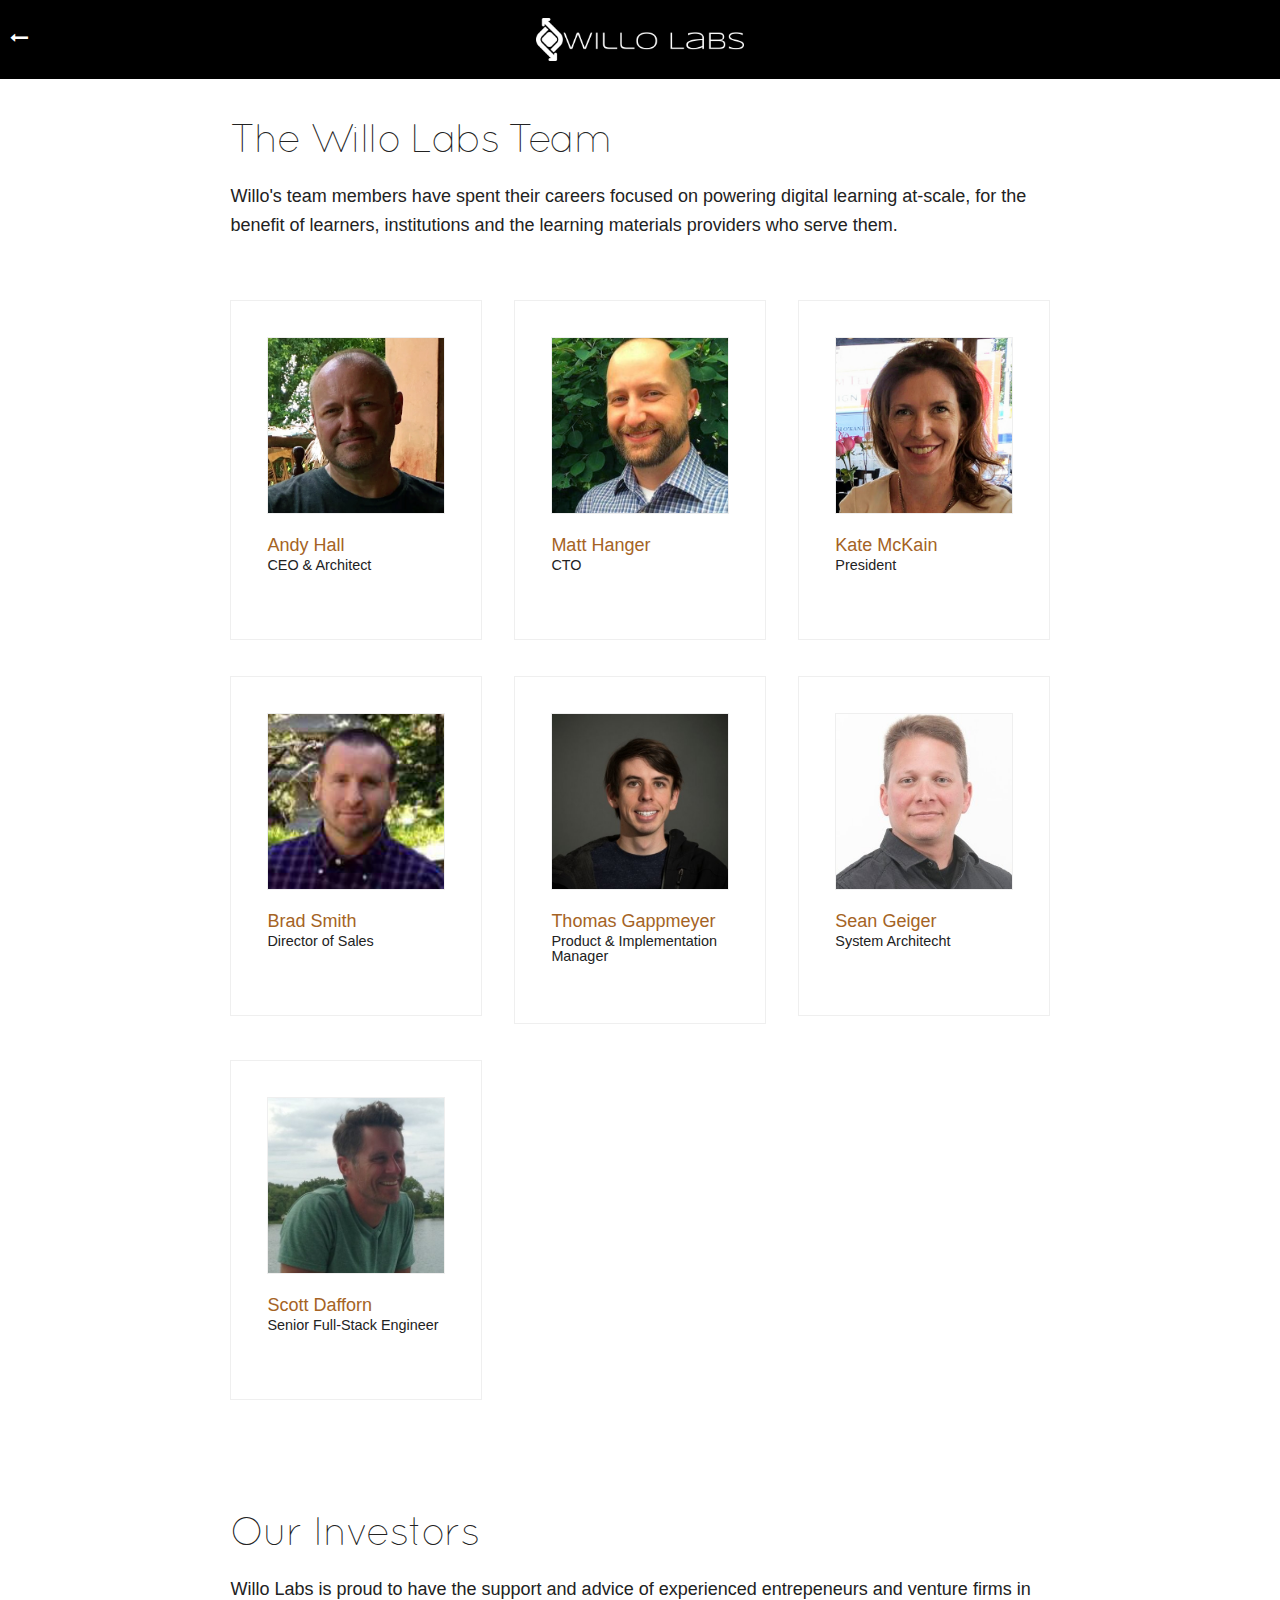
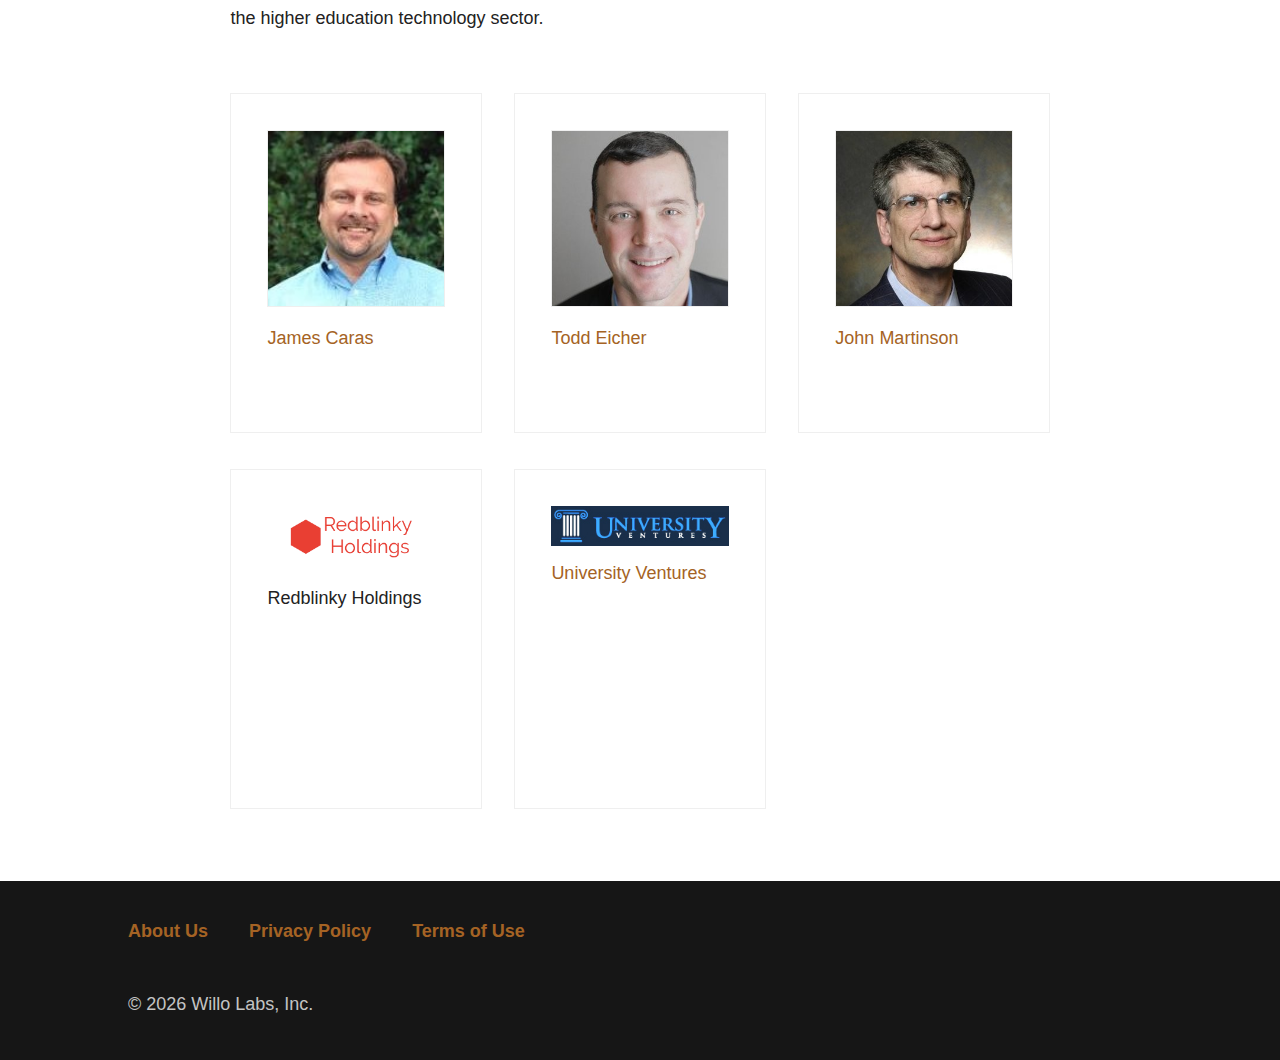
==== about.html @ bc832cc5 "Adding info card for Sean. Removing info card for Patrick." ====
<!DOCTYPE html>
<html>
    <head>
        <title>Willo Labs</title>
        <meta name="description" content="">
        <meta name="viewport" content="width=device-width, initial-scale=1">

        <link rel="stylesheet" href="assets/css/boilerplateNormalize.css">
        <link rel="stylesheet" href="assets/css/boilerplateMain.css">
        <link rel="stylesheet" href="assets/css/skeleton.css">
        <link rel="stylesheet" href="assets/font-awesome/css/font-awesome.min.css">
        <link rel="stylesheet" href="assets/css/willoLabsStyles.css">
        
        <link rel="apple-touch-icon" sizes="180x180" href="/apple-touch-icon.png">
        <link rel="icon" type="image/png" href="/favicon-32x32.png" sizes="32x32">
        <link rel="icon" type="image/png" href="/favicon-16x16.png" sizes="16x16">
        <link rel="manifest" href="/manifest.json">
        <link rel="mask-icon" href="/safari-pinned-tab.svg" color="#5bbad5">

        <meta name="theme-color" content="#ffffff">
    </head>
    <body id="secondaryPage">
        <div id="header" class="condensed row">
        	<div id="navBack"><a href="index.html"><i class="fa fa-long-arrow-left"></i> <span class="visuallyHidden">Back to home</span></a></div>
            <div class="twelve columns">
                <h1 id="brandLogo"><img src="assets/img/logos/willo_device_text_1200w_white.png" alt="" /> <span class="visuallyHidden">Willo Labs</span></h1>
            </div>
        </div>
        <div id="main">
            <div id="about" class="team section">
                <div class="row container">
                    <h1>The Willo Labs Team</h1>
                    <p>Willo's team members have spent their careers focused on powering digital learning at-scale, for the benefit of learners, institutions and the learning materials providers who serve them.</p>
                </div>
                <div class="row container">
                    <div class="four columns">
                        <div id="idCardHallAndy" class="idCard">
                            <div class="idImageSocialContainer">
                                <div class="idImage"></div>
                                <div class="idSocial">
                                    <a class="peekaboo" href="http://www.linkedin.com/in/andy-hall-4361a31" aria-hidden="true"><i class="fa fa-linkedin-square idIcon"></i></a>
                                </div>
                            </div>
                            <div class="idBio">
                                <p class="idCardName"><a href="http://www.linkedin.com/in/andy-hall-4361a31">Andy Hall</a></p><p class="idCardTitle">CEO &amp; Architect</p>
                            </div>
                        </div>
                    </div>
                    <div class="four columns">
                        <div id="idCardHangerMatt" class="idCard">
                            <div class="idImageSocialContainer">
                                <div class="idImage"></div>
                                <div class="idSocial">
                                    <a class="peekaboo" href="http://www.linkedin.com/in/mattmatthanger" aria-hidden="true"><i class="fa fa-linkedin-square idIcon"></i></a>
                                </div>
                            </div>
                            <div class="idBio">
                                    <p class="idCardName"><a href="http://www.linkedin.com/in/mattmatthanger"><span>Matt Hanger</span></a></p><p class="idCardTitle">CTO</p>
                            </div>
                        </div>
                    </div>
                    <div class="four columns">
                        <div id="idCardMcKainKate" class="idCard">
                            <div class="idImageSocialContainer">
                                <div class="idImage"></div>
                                <div class="idSocial">
                                    <a class="peekaboo" href="http://www.linkedin.com/in/kate-mckain-69450174" aria-hidden="true"><i class="fa fa-linkedin-square idIcon"></i></a>
                                </div>
                            </div>
                            <div class="idBio">
                                    <p class="idCardName"><a href="http://www.linkedin.com/in/kate-mckain-69450174"><span>Kate McKain</span></a></p><p class="idCardTitle"><span>President</span></p>
                            </div>
                        </div>
                    </div>
                </div>
                <div class="row container">
                    <div class="four columns">
                        <div id="idCardSmithBrad" class="idCard">
                            <div class="idImageSocialContainer">
                                <div class="idImage"></div>
                                <div class="idSocial">
                                    <a class="peekaboo" href="http://www.linkedin.com/in/brad-smith-3a323879/" aria-hidden="true"><i class="fa fa-linkedin-square idIcon"></i></a>
                                </div>
                            </div>
                            <div class="idBio">
                                <p class="idCardName"><a href="http://www.linkedin.com/in/brad-smith-3a323879/">Brad Smith</a></p><p class="idCardTitle">Director of Sales</p>
                            </div>
                        </div>
                    </div>
                    <div class="four columns">
                        <div id="idCardGappmeyerThomas" class="idCard">
                            <div class="idImageSocialContainer">
                                <div class="idImage"></div>
                                <div class="idSocial">
                                    <a class="peekaboo" href="http://www.linkedin.com/in/thomas-gappmayer-778b3131/" aria-hidden="true"><i class="fa fa-linkedin-square idIcon"></i></a>
                                </div>
                            </div>
                            <div class="idBio">
                                <p class="idCardName"><a href="http://www.linkedin.com/in/thomas-gappmayer-778b3131/">Thomas Gappmeyer</a></p><p class="idCardTitle">Product & Implementation Manager</p>
                            </div>
                        </div>
                    </div>
                    <div class="four columns">
                        <div id="idCardGeigerSean" class="idCard">
                            <div class="idImageSocialContainer">
                                <div class="idImage"></div>
                                <div class="idSocial">
                                    <a class="peekaboo" href="https://www.linkedin.com/in/sean-geiger-5422771/" aria-hidden="true"><i class="fa fa-linkedin-square idIcon"></i></a>
                                </div>
                            </div>
                            <div class="idBio">
                                <p class="idCardName"><a href="https://www.linkedin.com/in/sean-geiger-5422771/">Sean Geiger</a></p><p class="idCardTitle">System Architecht</p>
                            </div>
                        </div>
                    </div>
                </div>
                <div class="row container">
                    <div class="four columns">
                        <div id="idCardDaffornScott" class="idCard">
                            <div class="idImageSocialContainer">
                                <div class="idImage"></div>
                                <div class="idSocial">
                                    <a class="peekaboo" href="http://www.linkedin.com/in/scottdafforn/" aria-hidden="true"><i class="fa fa-linkedin-square idIcon"></i></a>
                                </div>
                            </div>
                            <div class="idBio">
                                <p class="idCardName"><a href="http://www.linkedin.com/in/scottdafforn/">Scott Dafforn</a></p><p class="idCardTitle">Senior Full-Stack Engineer</p>
                            </div>
                        </div>
                    </div>
                </div>
            </div>
            <div id="aboutInvestors" class="investors section">
                <div class="row container">
                    <h1>Our Investors</h1>
                    <p>Willo Labs is proud to have the support and advice of experienced entrepeneurs and venture firms in the higher education technology sector.</p>
                </div>
                <div class="row container">
                    <div class="four columns">
                        <div id="idCardCarasJames" class="idCard">
                            <div class="idImageSocialContainer">
                                <div class="idImage"></div>
                                <div class="idSocial">
                                    <a class="peekaboo" href="http://www.linkedin.com/in/jamescaras" aria-hidden="true"><i class="fa fa-linkedin-square idIcon"></i></a>
                                </div>
                            </div>
                            <div class="idBio">
                                <p class="idCardName"><a href="http://www.linkedin.com/in/jamescaras">James Caras</a></p>
                            </div>
                        </div>
                    </div>
                    <div class="four columns">
                        <div id="idCardEicherTodd" class="idCard">
                            <div class="idImageSocialContainer">
                                <div class="idImage"></div>
                                <div class="idSocial">
                                    <a class="peekaboo" href="http://www.linkedin.com/in/todd-eicher-9191148" aria-hidden="true"><i class="fa fa-linkedin-square idIcon"></i></a>
                                </div>
                            </div>
                            <div class="idBio">
                                <p class="idCardName"><a href="http://www.linkedin.com/in/todd-eicher-9191148">Todd Eicher</a></p>
                            </div>
                        </div>
                    </div>
                    <div class="four columns">
                        <div id="idCardMartinsonJames" class="idCard">
                            <div class="idImageSocialContainer">
                                <div class="idImage"></div>
                                <div class="idSocial">
                                    <a class="peekaboo" href="https://www.linkedin.com/in/john-martinson-19719916/" aria-hidden="true"><i class="fa fa-linkedin-square idIcon"></i></a>
                                </div>
                            </div>
                            <div class="idBio">
                                <p class="idCardName"><a href="https://www.linkedin.com/in/john-martinson-19719916/">John Martinson</a></p>
                            </div>
                        </div>
                    </div>
                </div>
                <div class="row container">
                    <div class="four columns">
                        <div id="idCardRedblinky" class="idCard">
                            <img src="assets/img/investors/redblinky_holdings_logo.png" alt="Redblinky Holdings Logo" aria-hidden="true" />
                            <div class="idBio">
                                <p class="idCardName">Redblinky Holdings</p>
                            </div>
                        </div>
                    </div>
                    <div class="four columns">
                        <div id="idCardUniversityVentures" class="idCard">
                            <a href="http://universityventures.com"><img src="assets/img/investors/university_ventures_logo.jpg" alt="University Ventures Logo" aria-hidden="true" /></a>
                            <div class="idBio">
                                <p class="idCardName"><a href="http://universityventures.com">University Ventures</a></p>
                            </div>
                        </div>
                    </div>
                </div>
            </div>
        </div>

        <footer>
            <div class="row">
                <div id="footerLinks" class="twelve columns">
                    <ul>
                        <li><a href="about.html">About Us</a></li>
                        <li><a href="privacy.html">Privacy Policy</a></li>
                        <li><a href="terms_of_use.html">Terms of Use</a></li>
                    </ul>
                </div>
            </div>
            <p id="footer-links"></p>
            <div id="copyright">
                <p>&copy; <span class="js-copyright"></span><span class="visuallyHidden"> Copyright </span> Willo Labs, Inc.</p>
            </div>
        </footer>

        <script src="https://code.jquery.com/jquery-1.12.0.min.js"></script>
        <script type="text/javascript" src="assets/js/main.js"></script>
    </body>
    <script>
  (function(i,s,o,g,r,a,m){i['GoogleAnalyticsObject']=r;i[r]=i[r]||function(){
  (i[r].q=i[r].q||[]).push(arguments)},i[r].l=1*new Date();a=s.createElement(o),
  m=s.getElementsByTagName(o)[0];a.async=1;a.src=g;m.parentNode.insertBefore(a,m)
  })(window,document,'script','https://www.google-analytics.com/analytics.js','ga');

  ga('create', 'UA-73718329-1', 'auto');
  ga('send', 'pageview');

</script>
</html>
---- assets/css/boilerplateNormalize.css ----
/*! normalize.css v3.0.3 | MIT License | github.com/necolas/normalize.css */

/**
 * 1. Set default font family to sans-serif.
 * 2. Prevent iOS and IE text size adjust after device orientation change,
 *    without disabling user zoom.
 */

html {
  font-family: sans-serif; /* 1 */
  -ms-text-size-adjust: 100%; /* 2 */
  -webkit-text-size-adjust: 100%; /* 2 */
}

/**
 * Remove default margin.
 */

body {
  margin: 0;
}

/* HTML5 display definitions
   ========================================================================== */

/**
 * Correct `block` display not defined for any HTML5 element in IE 8/9.
 * Correct `block` display not defined for `details` or `summary` in IE 10/11
 * and Firefox.
 * Correct `block` display not defined for `main` in IE 11.
 */

article,
aside,
details,
figcaption,
figure,
footer,
header,
hgroup,
main,
menu,
nav,
section,
summary {
  display: block;
}

/**
 * 1. Correct `inline-block` display not defined in IE 8/9.
 * 2. Normalize vertical alignment of `progress` in Chrome, Firefox, and Opera.
 */

audio,
canvas,
progress,
video {
  display: inline-block; /* 1 */
  vertical-align: baseline; /* 2 */
}

/**
 * Prevent modern browsers from displaying `audio` without controls.
 * Remove excess height in iOS 5 devices.
 */

audio:not([controls]) {
  display: none;
  height: 0;
}

/**
 * Address `[hidden]` styling not present in IE 8/9/10.
 * Hide the `template` element in IE 8/9/10/11, Safari, and Firefox < 22.
 */

[hidden],
template {
  display: none;
}

/* Links
   ========================================================================== */

/**
 * Remove the gray background color from active links in IE 10.
 */

a {
  background-color: transparent;
}

/**
 * Improve readability of focused elements when they are also in an
 * active/hover state.
 */

a:active,
a:hover {
  outline: 0;
}

/* Text-level semantics
   ========================================================================== */

/**
 * Address styling not present in IE 8/9/10/11, Safari, and Chrome.
 */

abbr[title] {
  border-bottom: 1px dotted;
}

/**
 * Address style set to `bolder` in Firefox 4+, Safari, and Chrome.
 */

b,
strong {
  font-weight: bold;
}

/**
 * Address styling not present in Safari and Chrome.
 */

dfn {
  font-style: italic;
}

/**
 * Address variable `h1` font-size and margin within `section` and `article`
 * contexts in Firefox 4+, Safari, and Chrome.
 */

h1 {
  font-size: 2em;
  margin: 0.67em 0;
}

/**
 * Address styling not present in IE 8/9.
 */

mark {
  background: #ff0;
  color: #000;
}

/**
 * Address inconsistent and variable font size in all browsers.
 */

small {
  font-size: 80%;
}

/**
 * Prevent `sub` and `sup` affecting `line-height` in all browsers.
 */

sub,
sup {
  font-size: 75%;
  line-height: 0;
  position: relative;
  vertical-align: baseline;
}

sup {
  top: -0.5em;
}

sub {
  bottom: -0.25em;
}

/* Embedded content
   ========================================================================== */

/**
 * Remove border when inside `a` element in IE 8/9/10.
 */

img {
  border: 0;
}

/**
 * Correct overflow not hidden in IE 9/10/11.
 */

svg:not(:root) {
  overflow: hidden;
}

/* Grouping content
   ========================================================================== */

/**
 * Address margin not present in IE 8/9 and Safari.
 */

figure {
  margin: 1em 40px;
}

/**
 * Address differences between Firefox and other browsers.
 */

hr {
  box-sizing: content-box;
  height: 0;
}

/**
 * Contain overflow in all browsers.
 */

pre {
  overflow: auto;
}

/**
 * Address odd `em`-unit font size rendering in all browsers.
 */

code,
kbd,
pre,
samp {
  font-family: monospace, monospace;
  font-size: 1em;
}

/* Forms
   ========================================================================== */

/**
 * Known limitation: by default, Chrome and Safari on OS X allow very limited
 * styling of `select`, unless a `border` property is set.
 */

/**
 * 1. Correct color not being inherited.
 *    Known issue: affects color of disabled elements.
 * 2. Correct font properties not being inherited.
 * 3. Address margins set differently in Firefox 4+, Safari, and Chrome.
 */

button,
input,
optgroup,
select,
textarea {
  color: inherit; /* 1 */
  font: inherit; /* 2 */
  margin: 0; /* 3 */
}

/**
 * Address `overflow` set to `hidden` in IE 8/9/10/11.
 */

button {
  overflow: visible;
}

/**
 * Address inconsistent `text-transform` inheritance for `button` and `select`.
 * All other form control elements do not inherit `text-transform` values.
 * Correct `button` style inheritance in Firefox, IE 8/9/10/11, and Opera.
 * Correct `select` style inheritance in Firefox.
 */

button,
select {
  text-transform: none;
}

/**
 * 1. Avoid the WebKit bug in Android 4.0.* where (2) destroys native `audio`
 *    and `video` controls.
 * 2. Correct inability to style clickable `input` types in iOS.
 * 3. Improve usability and consistency of cursor style between image-type
 *    `input` and others.
 */

button,
html input[type="button"], /* 1 */
input[type="reset"],
input[type="submit"] {
  -webkit-appearance: button; /* 2 */
  cursor: pointer; /* 3 */
}

/**
 * Re-set default cursor for disabled elements.
 */

button[disabled],
html input[disabled] {
  cursor: default;
}

/**
 * Remove inner padding and border in Firefox 4+.
 */

button::-moz-focus-inner,
input::-moz-focus-inner {
  border: 0;
  padding: 0;
}

/**
 * Address Firefox 4+ setting `line-height` on `input` using `!important` in
 * the UA stylesheet.
 */

input {
  line-height: normal;
}

/**
 * It's recommended that you don't attempt to style these elements.
 * Firefox's implementation doesn't respect box-sizing, padding, or width.
 *
 * 1. Address box sizing set to `content-box` in IE 8/9/10.
 * 2. Remove excess padding in IE 8/9/10.
 */

input[type="checkbox"],
input[type="radio"] {
  box-sizing: border-box; /* 1 */
  padding: 0; /* 2 */
}

/**
 * Fix the cursor style for Chrome's increment/decrement buttons. For certain
 * `font-size` values of the `input`, it causes the cursor style of the
 * decrement button to change from `default` to `text`.
 */

input[type="number"]::-webkit-inner-spin-button,
input[type="number"]::-webkit-outer-spin-button {
  height: auto;
}

/**
 * 1. Address `appearance` set to `searchfield` in Safari and Chrome.
 * 2. Address `box-sizing` set to `border-box` in Safari and Chrome.
 */

input[type="search"] {
  -webkit-appearance: textfield; /* 1 */
  box-sizing: content-box; /* 2 */
}

/**
 * Remove inner padding and search cancel button in Safari and Chrome on OS X.
 * Safari (but not Chrome) clips the cancel button when the search input has
 * padding (and `textfield` appearance).
 */

input[type="search"]::-webkit-search-cancel-button,
input[type="search"]::-webkit-search-decoration {
  -webkit-appearance: none;
}

/**
 * Define consistent border, margin, and padding.
 */

fieldset {
  border: 1px solid #c0c0c0;
  margin: 0 2px;
  padding: 0.35em 0.625em 0.75em;
}

/**
 * 1. Correct `color` not being inherited in IE 8/9/10/11.
 * 2. Remove padding so people aren't caught out if they zero out fieldsets.
 */

legend {
  border: 0; /* 1 */
  padding: 0; /* 2 */
}

/**
 * Remove default vertical scrollbar in IE 8/9/10/11.
 */

textarea {
  overflow: auto;
}

/**
 * Don't inherit the `font-weight` (applied by a rule above).
 * NOTE: the default cannot safely be changed in Chrome and Safari on OS X.
 */

optgroup {
  font-weight: bold;
}

/* Tables
   ========================================================================== */

/**
 * Remove most spacing between table cells.
 */

table {
  border-collapse: collapse;
  border-spacing: 0;
}

td,
th {
  padding: 0;
}
---- assets/css/boilerplateMain.css ----
/*! HTML5 Boilerplate v5.3.0 | MIT License | https://html5boilerplate.com/ */

/*
 * What follows is the result of much research on cross-browser styling.
 * Credit left inline and big thanks to Nicolas Gallagher, Jonathan Neal,
 * Kroc Camen, and the H5BP dev community and team.
 */

/* ==========================================================================
   Base styles: opinionated defaults
   ========================================================================== */

html {
    color: #222;
    font-size: 1em;
    line-height: 1.4;
}

/*
 * Remove text-shadow in selection highlight:
 * https://twitter.com/miketaylr/status/12228805301
 *
 * These selection rule sets have to be separate.
 * Customize the background color to match your design.
 */

::-moz-selection {
    background: #b3d4fc;
    text-shadow: none;
}

::selection {
    background: #b3d4fc;
    text-shadow: none;
}

/*
 * A better looking default horizontal rule
 */

hr {
    display: block;
    height: 1px;
    border: 0;
    border-top: 1px solid #ccc;
    margin: 1em 0;
    padding: 0;
}

/*
 * Remove the gap between audio, canvas, iframes,
 * images, videos and the bottom of their containers:
 * https://github.com/h5bp/html5-boilerplate/issues/440
 */

audio,
canvas,
iframe,
img,
svg,
video {
    vertical-align: middle;
}

/*
 * Remove default fieldset styles.
 */

fieldset {
    border: 0;
    margin: 0;
    padding: 0;
}

/*
 * Allow only vertical resizing of textareas.
 */

textarea {
    resize: vertical;
}

/* ==========================================================================
   Browser Upgrade Prompt
   ========================================================================== */

.browserupgrade {
    margin: 0.2em 0;
    background: #ccc;
    color: #000;
    padding: 0.2em 0;
}

/* ==========================================================================
   Author's custom styles
   ========================================================================== */

















/* ==========================================================================
   Helper classes
   ========================================================================== */

/*
 * Hide visually and from screen readers
 */

.hidden {
    display: none !important;
}

/*
 * Hide only visually, but have it available for screen readers:
 * http://snook.ca/archives/html_and_css/hiding-content-for-accessibility
 */

.visuallyhidden {
    border: 0;
    clip: rect(0 0 0 0);
    height: 1px;
    margin: -1px;
    overflow: hidden;
    padding: 0;
    position: absolute;
    width: 1px;
}

/*
 * Extends the .visuallyhidden class to allow the element
 * to be focusable when navigated to via the keyboard:
 * https://www.drupal.org/node/897638
 */

.visuallyhidden.focusable:active,
.visuallyhidden.focusable:focus {
    clip: auto;
    height: auto;
    margin: 0;
    overflow: visible;
    position: static;
    width: auto;
}

/*
 * Hide visually and from screen readers, but maintain layout
 */

.invisible {
    visibility: hidden;
}

/*
 * Clearfix: contain floats
 *
 * For modern browsers
 * 1. The space content is one way to avoid an Opera bug when the
 *    `contenteditable` attribute is included anywhere else in the document.
 *    Otherwise it causes space to appear at the top and bottom of elements
 *    that receive the `clearfix` class.
 * 2. The use of `table` rather than `block` is only necessary if using
 *    `:before` to contain the top-margins of child elements.
 */

.clearfix:before,
.clearfix:after {
    content: " "; /* 1 */
    display: table; /* 2 */
}

.clearfix:after {
    clear: both;
}

/* ==========================================================================
   EXAMPLE Media Queries for Responsive Design.
   These examples override the primary ('mobile first') styles.
   Modify as content requires.
   ========================================================================== */

@media only screen and (min-width: 35em) {
    /* Style adjustments for viewports that meet the condition */
}

@media print,
       (-webkit-min-device-pixel-ratio: 1.25),
       (min-resolution: 1.25dppx),
       (min-resolution: 120dpi) {
    /* Style adjustments for high resolution devices */
}

/* ==========================================================================
   Print styles.
   Inlined to avoid the additional HTTP request:
   http://www.phpied.com/delay-loading-your-print-css/
   ========================================================================== */

@media print {
    *,
    *:before,
    *:after,
    *:first-letter,
    *:first-line {
        background: transparent !important;
        color: #000 !important; /* Black prints faster:
                                   http://www.sanbeiji.com/archives/953 */
        box-shadow: none !important;
        text-shadow: none !important;
    }

    a,
    a:visited {
        text-decoration: underline;
    }

    a[href]:after {
        content: " (" attr(href) ")";
    }

    abbr[title]:after {
        content: " (" attr(title) ")";
    }

    /*
     * Don't show links that are fragment identifiers,
     * or use the `javascript:` pseudo protocol
     */

    a[href^="#"]:after,
    a[href^="javascript:"]:after {
        content: "";
    }

    pre,
    blockquote {
        border: 1px solid #999;
        page-break-inside: avoid;
    }

    /*
     * Printing Tables:
     * http://css-discuss.incutio.com/wiki/Printing_Tables
     */

    thead {
        display: table-header-group;
    }

    tr,
    img {
        page-break-inside: avoid;
    }

    img {
        max-width: 100% !important;
    }

    p,
    h2,
    h3 {
        orphans: 3;
        widows: 3;
    }

    h2,
    h3 {
        page-break-after: avoid;
    }
}
---- assets/css/skeleton.css ----
/*
* Skeleton V2.0.4
* Copyright 2014, Dave Gamache
* www.getskeleton.com
* Free to use under the MIT license.
* http://www.opensource.org/licenses/mit-license.php
* 12/29/2014
*/


/* Table of contents
––––––––––––––––––––––––––––––––––––––––––––––––––
- Grid
- Base Styles
- Typography
- Links
- Buttons
- Forms
- Lists
- Code
- Tables
- Spacing
- Utilities
- Clearing
- Media Queries
*/


/* Grid
–––––––––––––––––––––––––––––––––––––––––––––––––– */
.container {
  position: relative;
  width: 100%;
  max-width: 960px;
  margin: 0 auto;
  padding: 0 20px;
  box-sizing: border-box; }
.column,
.columns {
  width: 100%;
  float: left;
  box-sizing: border-box; }

/* For devices larger than 400px */
@media (min-width: 400px) {
  .container {
    width: 85%;
    padding: 0; }
}

/* For devices larger than 550px */
@media (min-width: 550px) {
  .container {
    width: 80%; }
  .column,
  .columns {
    margin-left: 4%; }
  
  .column:first-child,
  .columns:first-child {
    margin-left: 0; }

  .one.column,
  .one.columns                    { width: 4.66666666667%; }
  .two.columns                    { width: 13.3333333333%; }
  .three.columns                  { width: 22%;            }
  .four.columns                   { width: 30.6666666667%; }
  .five.columns                   { width: 39.3333333333%; }
  .six.columns                    { width: 48%;            }
  .seven.columns                  { width: 56.6666666667%; }
  .eight.columns                  { width: 65.3333333333%; }
  .nine.columns                   { width: 74.0%;          }
  .ten.columns                    { width: 82.6666666667%; }
  .eleven.columns                 { width: 91.3333333333%; }
  .twelve.columns                 { width: 100%; margin-left: 0; }

  .one-third.column               { width: 30.6666666667%; }
  .two-thirds.column              { width: 65.3333333333%; }

  .one-half.column                { width: 48%; }

  /* Offsets */
  .offset-by-one.column,
  .offset-by-one.columns          { margin-left: 8.66666666667%; }
  .offset-by-two.column,
  .offset-by-two.columns          { margin-left: 17.3333333333%; }
  .offset-by-three.column,
  .offset-by-three.columns        { margin-left: 26%;            }
  .offset-by-four.column,
  .offset-by-four.columns         { margin-left: 34.6666666667%; }
  .offset-by-five.column,
  .offset-by-five.columns         { margin-left: 43.3333333333%; }
  .offset-by-six.column,
  .offset-by-six.columns          { margin-left: 52%;            }
  .offset-by-seven.column,
  .offset-by-seven.columns        { margin-left: 60.6666666667%; }
  .offset-by-eight.column,
  .offset-by-eight.columns        { margin-left: 69.3333333333%; }
  .offset-by-nine.column,
  .offset-by-nine.columns         { margin-left: 78.0%;          }
  .offset-by-ten.column,
  .offset-by-ten.columns          { margin-left: 86.6666666667%; }
  .offset-by-eleven.column,
  .offset-by-eleven.columns       { margin-left: 95.3333333333%; }

  .offset-by-one-third.column,
  .offset-by-one-third.columns    { margin-left: 34.6666666667%; }
  .offset-by-two-thirds.column,
  .offset-by-two-thirds.columns   { margin-left: 69.3333333333%; }

  .offset-by-one-half.column,
  .offset-by-one-half.columns     { margin-left: 52%; }

}


/* Base Styles
–––––––––––––––––––––––––––––––––––––––––––––––––– */
/* NOTE
html is set to 62.5% so that all the REM measurements throughout Skeleton
are based on 10px sizing. So basically 1.5rem = 15px :) */
html {
  font-size: 62.5%; }
body {
  font-size: 1.5em; /* currently ems cause chrome bug misinterpreting rems on body element */
  line-height: 1.6;
  font-weight: 400;
  box-sizing: border-box;
  }


/* Typography
–––––––––––––––––––––––––––––––––––––––––––––––––– */
h1, h2, h3, h4, h5, h6 {
  margin-top: 0;
  margin-bottom: 2rem;
  font-weight: 300; }
h1 { font-size: 4.0rem; line-height: 1.2;  letter-spacing: -.1rem;}
h2 { font-size: 3.6rem; line-height: 1.25; letter-spacing: -.1rem; }
h3 { font-size: 3.0rem; line-height: 1.3;  letter-spacing: -.1rem; }
h4 { font-size: 2.4rem; line-height: 1.35; letter-spacing: -.08rem; }
h5 { font-size: 1.8rem; line-height: 1.5;  letter-spacing: -.05rem; }
h6 { font-size: 1.5rem; line-height: 1.6;  letter-spacing: 0; }

/* Larger than phablet */
@media (min-width: 550px) {
  h1 { font-size: 5.0rem; }
  h2 { font-size: 4.2rem; }
  h3 { font-size: 3.6rem; }
  h4 { font-size: 3.0rem; }
  h5 { font-size: 2.4rem; }
  h6 { font-size: 1.5rem; }
}

p {
  margin-top: 0; }


/* Links
–––––––––––––––––––––––––––––––––––––––––––––––––– */
a {
  color: #1EAEDB; }
a:hover {
  color: #0FA0CE; }


/* Buttons
–––––––––––––––––––––––––––––––––––––––––––––––––– */
.button,
button,
input[type="submit"],
input[type="reset"],
input[type="button"] {
  display: inline-block;
  height: 38px;
  padding: 0 30px;
  color: #555;
  text-align: center;
  font-size: 11px;
  font-weight: 600;
  line-height: 38px;
  letter-spacing: .1rem;
  text-transform: uppercase;
  text-decoration: none;
  white-space: nowrap;
  background-color: transparent;
  border-radius: 4px;
  border: 1px solid #bbb;
  cursor: pointer;
  box-sizing: border-box; }
.button:hover,
button:hover,
input[type="submit"]:hover,
input[type="reset"]:hover,
input[type="button"]:hover,
.button:focus,
button:focus,
input[type="submit"]:focus,
input[type="reset"]:focus,
input[type="button"]:focus {
  color: #333;
  border-color: #888;
  outline: 0; }
.button.button-primary,
button.button-primary,
input[type="submit"].button-primary,
input[type="reset"].button-primary,
input[type="button"].button-primary {
  color: #FFF;
  background-color: #33C3F0;
  border-color: #33C3F0; }
.button.button-primary:hover,
button.button-primary:hover,
input[type="submit"].button-primary:hover,
input[type="reset"].button-primary:hover,
input[type="button"].button-primary:hover,
.button.button-primary:focus,
button.button-primary:focus,
input[type="submit"].button-primary:focus,
input[type="reset"].button-primary:focus,
input[type="button"].button-primary:focus {
  color: #FFF;
  background-color: #1EAEDB;
  border-color: #1EAEDB; }


/* Forms
–––––––––––––––––––––––––––––––––––––––––––––––––– */
input[type="email"],
input[type="number"],
input[type="search"],
input[type="text"],
input[type="tel"],
input[type="url"],
input[type="password"],
textarea,
select {
  height: 38px;
  padding: 6px 10px; /* The 6px vertically centers text on FF, ignored by Webkit */
  background-color: #fff;
  border: 1px solid #D1D1D1;
  border-radius: 4px;
  box-shadow: none;
  box-sizing: border-box; }
/* Removes awkward default styles on some inputs for iOS */
input[type="email"],
input[type="number"],
input[type="search"],
input[type="text"],
input[type="tel"],
input[type="url"],
input[type="password"],
textarea {
  -webkit-appearance: none;
     -moz-appearance: none;
          appearance: none; }
textarea {
  min-height: 65px;
  padding-top: 6px;
  padding-bottom: 6px; }
input[type="email"]:focus,
input[type="number"]:focus,
input[type="search"]:focus,
input[type="text"]:focus,
input[type="tel"]:focus,
input[type="url"]:focus,
input[type="password"]:focus,
textarea:focus,
select:focus {
  border: 1px solid #33C3F0;
  outline: 0; }
label,
legend {
  display: block;
  margin-bottom: .5rem;
  font-weight: 600; }
fieldset {
  padding: 0;
  border-width: 0; }
input[type="checkbox"],
input[type="radio"] {
  display: inline; }
label > .label-body {
  display: inline-block;
  margin-left: .5rem;
  font-weight: normal; }


/* Lists
–––––––––––––––––––––––––––––––––––––––––––––––––– */
ul {
  list-style: circle inside; }
ol {
  list-style: decimal inside; }
ol, ul {
  padding-left: 0;
  margin-top: 0; }
ul ul,
ul ol,
ol ol,
ol ul {
  margin: 1.5rem 0 1.5rem 3rem;
  font-size: 90%; }
li {
  margin-bottom: 1rem; }


/* Code
–––––––––––––––––––––––––––––––––––––––––––––––––– */
code {
  padding: .2rem .5rem;
  margin: 0 .2rem;
  font-size: 90%;
  white-space: nowrap;
  background: #F1F1F1;
  border: 1px solid #E1E1E1;
  border-radius: 4px; }
pre > code {
  display: block;
  padding: 1rem 1.5rem;
  white-space: pre; }


/* Tables
–––––––––––––––––––––––––––––––––––––––––––––––––– */
th,
td {
  padding: 12px 15px;
  text-align: left;
  border-bottom: 1px solid #E1E1E1; }
th:first-child,
td:first-child {
  padding-left: 0; }
th:last-child,
td:last-child {
  padding-right: 0; }


/* Spacing
–––––––––––––––––––––––––––––––––––––––––––––––––– */
button,
.button {
  margin-bottom: 1rem; }
input,
textarea,
select,
fieldset {
  margin-bottom: 1.5rem; }
pre,
blockquote,
dl,
figure,
table,
p,
ul,
ol,
form {
  margin-bottom: 2.5rem; }


/* Utilities
–––––––––––––––––––––––––––––––––––––––––––––––––– */
.u-full-width {
  width: 100%;
  box-sizing: border-box; }
.u-max-full-width {
  max-width: 100%;
  box-sizing: border-box; }
.u-pull-right {
  float: right; }
.u-pull-left {
  float: left; }


/* Misc
–––––––––––––––––––––––––––––––––––––––––––––––––– */
hr {
  margin-top: 3rem;
  margin-bottom: 3.5rem;
  border-width: 0;
  border-top: 1px solid #E1E1E1; }


/* Clearing
–––––––––––––––––––––––––––––––––––––––––––––––––– */

/* Self Clearing Goodness */
.container:after,
.row:after,
.u-cf {
  content: "";
  display: table;
  clear: both; }


/* Media Queries
–––––––––––––––––––––––––––––––––––––––––––––––––– */
/*
Note: The best way to structure the use of media queries is to create the queries
near the relevant code. For example, if you wanted to change the styles for buttons
on small devices, paste the mobile query code up in the buttons section and style it
there.
*/


/* Larger than mobile */
@media (min-width: 400px) {}

/* Larger than phablet (also point when grid becomes active) */
@media (min-width: 550px) {}

/* Larger than tablet */
@media (min-width: 750px) {}

/* Larger than desktop */
@media (min-width: 1000px) {}

/* Larger than Desktop HD */
@media (min-width: 1200px) {}
---- assets/css/willoLabsStyles.css ----
/************************/
/* WilloLabs Core SCSS */
/************************/
/* http://paletton.com/#uid=52P0u0kqFg0fDr2llllvFb0HQ6p */
/* https://color.adobe.com/create/color-wheel/?copy=true&base=2&rule=Triad&selected=0&name=Copy%20of%20Color%20Theme%203&mode=rgb&rgbvalues=0.07409638906657808,0.44,0.10831399453733544,0.21553184252493365,0.14699917635939672,0.39901960784313717,0.09367717136297188,0.3490196078431372,0.11755560953725377,0.5490196078431372,0.3142024124606951,0.09245538742710274,0.6490196078431372,0.38812211867304613,0.14174645624348184&swatchOrder=0,1,2,3,4 */
@font-face {
  font-family: FontAwesome;
  src: url("../font-awesome/fonts/fontawesome-webfont.woff") format("woff"); }
@font-face {
  font-family: 'quicksanddash';
  src: url("../fonts/quicksand/quicksand_dash-webfont.woff2") format("woff2"), url("../fonts/quicksand/quicksand_dash-webfont.woff") format("woff");
  font-weight: normal;
  font-style: normal; }
@font-face {
  font-family: 'quicksandbold';
  src: url("../fonts/quicksand/quicksand-bold-webfont.woff2") format("woff2"), url("../fonts/quicksand/quicksand-bold-webfont.woff") format("woff");
  font-weight: normal;
  font-style: normal; }
@font-face {
  font-family: 'quicksandbold_italic';
  src: url("../fonts/quicksand/quicksand-bolditalic-webfont.woff2") format("woff2"), url("../fonts/quicksand/quicksand-bolditalic-webfont.woff") format("woff");
  font-weight: normal;
  font-style: normal; }
@font-face {
  font-family: 'quicksanditalic';
  src: url("../fonts/quicksand/quicksand-italic-webfont.woff2") format("woff2"), url("../fonts/quicksand/quicksand-italic-webfont.woff") format("woff");
  font-weight: normal;
  font-style: normal; }
@font-face {
  font-family: 'quicksandlight';
  src: url("../fonts/quicksand/quicksand-light-webfont.woff2") format("woff2"), url("../fonts/quicksand/quicksand-light-webfont.woff") format("woff");
  font-weight: normal;
  font-style: normal; }
@font-face {
  font-family: 'quicksandlight_italic';
  src: url("../fonts/quicksand/quicksand-lightitalic-webfont.woff2") format("woff2"), url("../fonts/quicksand/quicksand-lightitalic-webfont.woff") format("woff");
  font-weight: normal;
  font-style: normal; }
@font-face {
  font-family: 'quicksandregular';
  src: url("../fonts/quicksand/quicksand-regular-webfont.woff2") format("woff2"), url("../fonts/quicksand/quicksand-regular-webfont.woff") format("woff");
  font-weight: normal;
  font-style: normal; }
/************************/
/* WilloLabs Mixins     */
/************************/
#header {
  background-color: rgba(0, 0, 0, 0.75);
  position: absolute;
  top: 0;
  left: 0;
  padding: 2em 1%;
  z-index: 10000;
  width: 100%; }
  #header #brandLogo {
    display: block;
    font-size: 2em;
    line-height: 1;
    margin: 0;
    padding: 0;
    text-shadow: 0 0px 10px rgba(0, 0, 0, 0.95);
    text-shadow: 0 0px 10px rgba(0, 0, 0, 0.5);
    white-space: nowrap;
    color: #FFF; }
    #header #brandLogo img {
      height: 1.2em;
      width: auto; }
  #header .demo {
    white-space: nowrap; }
    #header .demo a:link, #header .demo a:visited {
      color: #A56324; }
    #header .demo a:hover, #header .demo a:focus {
      color: #FFF; }
    #header .demo a:active {
      color: #e6e6e6;
      border-color: #e6e6e6; }

#navigation {
  position: relative;
  text-align: left; }
  #navigation .hamburger {
    display: none; }
  #navigation ul {
    margin: 0 auto;
    padding: 0;
    width: 100%;
    white-space: nowrap; }
    #navigation ul li {
      display: inline-block;
      font-size: 1em;
      margin-right: 40px;
      text-align: center;
      position: relative;
      white-space: nowrap; }
      #navigation ul li:last-child {
        margin-right: 0; }
      #navigation ul li a, #navigation ul li a:link, #navigation ul li a:visited {
        color: #FFF;
        padding-bottom: .5em; }
        #navigation ul li a.current, #navigation ul li a:link.current, #navigation ul li a:visited.current {
          color: #999; }
      #navigation ul li a:hover, #navigation ul li a:active, #navigation ul li a:focus {
        text-shadow: 0 0 20px rgba(88, 172, 88, 0.4);
        border-bottom: 2px solid rgba(255, 255, 255, 0.5); }
      #navigation ul li ul {
        position: absolute;
        display: none;
        width: inherit; }
    #navigation ul li.has-popup > a:hover, #navigation ul li.has-popup > a:active, #navigation ul li.has-popup > a:focus {
      text-shadow: 0 0 20px rgba(88, 172, 88, 0.4);
      border-bottom: 0px; }
    #navigation ul li.has-popup:hover ul,
    #navigation ul li.has-popup:focus ul {
      display: block;
      background-color: rgba(0, 0, 0, 0.75); }
      #navigation ul li.has-popup:hover ul li,
      #navigation ul li.has-popup:focus ul li {
        display: block;
        width: 100%;
        text-align: left;
        padding: 5px; }

.slide {
  transform: translateX(240px);
  -webkit-transform: translateX(240px);
  /** Chrome & Safari **/
  -o-transform: translateX(240px);
  /** Opera **/
  -moz-transform: translate(240px);
  /** Firefox **/ }

#navigation.collapsed {
  position: absolute;
  top: 2em;
  left: 10px;
  display: block; }
  #navigation.collapsed .hamburger {
    display: block;
    font-size: 1.7em;
    line-height: 1.5em; }
    #navigation.collapsed .hamburger a, #navigation.collapsed .hamburger a:link, #navigation.collapsed .hamburger a:visited {
      color: #FFF; }
    #navigation.collapsed .hamburger a:active, #navigation.collapsed .hamburger a:hover, #navigation.collapsed .hamburger a:focus {
      color: #e6e6e6; }
  #navigation.collapsed ul.main-menu {
    display: none; }
  #navigation.collapsed ul.main-menu.sidebar {
    display: block;
    position: absolute;
    top: 0;
    left: -220px; }
    #navigation.collapsed ul.main-menu.sidebar li {
      display: block;
      text-align: left; }
      #navigation.collapsed ul.main-menu.sidebar li.has-popup {
        margin-bottom: 1.5em; }
      #navigation.collapsed ul.main-menu.sidebar li.has-popup ul {
        display: block;
        position: relative;
        margin-left: .5em;
        margin-top: .5em;
        background-color: rgba(0, 0, 0, 0);
        padding: 0; }
        #navigation.collapsed ul.main-menu.sidebar li.has-popup ul li {
          padding: 0; }

/* Value Diagram Navigation */
.diagram .arrow {
  height: 100%;
  min-height: 100%;
  vertical-align: middle;
  width: 100px;
  border: 1px solid red;
  float: left; }

/* Backgrounds */
#home {
  background: url(../img/background/covers/trees_2400.jpg) no-repeat center center fixed;
  -webkit-background-size: cover;
  -moz-background-size: cover;
  -o-background-size: cover;
  background-size: cover; }

#institutions {
  background: linear-gradient(rgba(19, 112, 28, 0.5), rgba(19, 112, 28, 0.5)), url(../img/background/covers/china_2400.jpg) no-repeat center center fixed;
  -webkit-background-size: cover;
  -moz-background-size: cover;
  -o-background-size: cover;
  background-size: cover; }

#providers {
  background: linear-gradient(rgba(54, 37, 100, 0.5), rgba(54, 37, 100, 0.5)), url(../img/background/covers/old-willow_2400.jpg) no-repeat center center fixed;
  -webkit-background-size: cover;
  -moz-background-size: cover;
  -o-background-size: cover;
  background-size: cover; }

#collegeRetailers {
  background: linear-gradient(rgba(140, 80, 24, 0.5), rgba(140, 80, 24, 0.5)), url(../img/background/covers/weeping-willow_2400.jpg) no-repeat center center fixed;
  -webkit-background-size: cover;
  -moz-background-size: cover;
  -o-background-size: cover;
  background-size: cover; }

#contact {
  background: linear-gradient(rgba(19, 112, 28, 0.5), rgba(19, 112, 28, 0.5)), url(../img/background/covers/bridge_2400.jpg) no-repeat center center fixed;
  -webkit-background-size: cover;
  -moz-background-size: cover;
  -o-background-size: cover;
  background-size: cover; }

/* Forms */
input[type="text"], input[type="email"], select, textarea {
  width: 100%; }

textarea {
  min-height: 8em; }

/* Background image definitions for ID Cards */
#idCardDaffornScott .idImage {
  background-image: url("../img/team/dafforn_scott.jpg"); }

#idCardGappmeyerThomas .idImage {
  background-image: url("../img/team/gappmeyer_thomas.jpg"); }

#idCardGeigerSean .idImage {
  background-image: url("../img/team/geiger_sean.jpg"); }

#idCardHallAndy .idImage {
  background-image: url("../img/team/hall_andy.jpg"); }

#idCardHangerMatt .idImage {
  background-image: url("../img/team/hanger_matt.jpg"); }

#idCardMcKainKate .idImage {
  background-image: url("../img/team/mckain_kate.jpg"); }

#idCardSmithBrad .idImage {
  background-image: url("../img/team/smith_brad.jpg"); }

/* Background image definitions for ID Cards */
#idCardCarasJames .idImage {
  background-image: url("../img/investors/caras_james.jpg"); }

#idCardEicherTodd .idImage {
  background-image: url("../img/investors/eicher_todd.jpg"); }

#idCardMartinsonJames .idImage {
  background-image: url("../img/investors/martinson_james.jpg"); }

#idCardMartinsonJames .idImage {
  background-image: url("../img/investors/martinson_james.jpg"); }

#idCardRedblinky img {
  width: 100%;
  margin-bottom: 1em; }

#idCardUniversityVentures img {
  width: 100%;
  margin-bottom: 1em; }

/* Background image definitions for ID Cards */
#idCardSaintLeoUniversity .idImage {
  background-image: url("../img/partners_college/St Leo Logo.png"); }

#idCardCamosun .idImage {
  background-image: url("../img/partners_college/Camosun Logo.jpeg"); }

#idCardLangaraCollege .idImage {
  background-image: url("../img/partners_college/Langara Logo.png"); }

#idCardCaplianoUniversity .idImage {
  background-image: url("../img/partners_college/Capilano Logo.jpeg"); }

#idCardUniversityLethbridge .idImage {
  background-image: url("../img/partners_college/Lethbridge Logo.png"); }

/* Background image definitions for ID Cards */
#idCardPearson .idImage {
  background-image: url("../img/partners_industry/Pearson Logo.png"); }

#idCardCarnegieLearning .idImage {
  background-image: url("../img/partners_industry/Carnegie Logo.png"); }

#idCardBibliotech .idImage {
  background-image: url("../img/partners_industry/Bibliotech Logo.png"); }

#idCardTexidium .idImage {
  background-image: url("../img/partners_industry/Texidium Logo.png"); }

#idCardAmplifier .idImage {
  background-image: url("../img/partners_industry/Amp Logo.png"); }

#idCardCatalystEducation .idImage {
  background-image: url("../img/partners_industry/Catalyst Logo.png"); }

#idCardSchoology .idImage {
  background-image: url("../img/partners_industry/Schoology Logo.png"); }

#idCardD2L .idImage {
  background-image: url("../img/partners_industry/D2L Logo.png"); }

#idCardCanvas .idImage {
  background-image: url("../img/partners_industry/Canvas Logo.jpeg"); }

#idCardBlackboard .idImage {
  background-image: url("../img/partners_industry/Blackboard Logo.jpeg"); }

#idCardMoodle .idImage {
  background-image: url("../img/partners_industry/Moodle Logo.png"); }

#idCardAPA .idImage {
  background-image: url("../img/partners_industry/APA Logo.png"); }

#idCardNelson .idImage {
  background-image: url("../img/partners_industry/Nelson Logo.png"); }

#idCardNebraskaRatex .idImage {
  background-image: url("../img/partners_industry/Nebraska Logo.png"); }

#idCardICBA .idImage {
  background-image: url("../img/partners_industry/ICBA Logo.png"); }

#idCardNACS .idImage {
  background-image: url("../img/partners_industry/NACS Logo.jpeg"); }

/* Smartphones (portrait and landscape) ----------- */
@media only screen and (min-device-width: 320px) and (max-device-width: 480px) {
  /* Styles */
  .cover .column, .cover .columns {
    float: none;
    position: relative; } }
/* Smartphones (landscape) ----------- */
@media only screen and (min-width: 321px) {
  /* Styles */
  .cover .column, .cover .columns {
    float: none;
    position: relative; } }
/* Smartphones (portrait) ----------- */
@media only screen and (max-width: 320px) {
  /* Styles */
  .cover .column, .cover .columns {
    float: none;
    position: relative; } }
/* iPads (portrait and landscape) ----------- */
@media only screen and (min-device-width: 768px) and (max-device-width: 1024px) {
  /* Styles */ }
/* iPads (landscape) ----------- */
@media only screen and (min-device-width: 768px) and (max-device-width: 1024px) and (orientation: landscape) {
  /* Styles */ }
/* iPads (portrait) ----------- */
@media only screen and (min-device-width: 768px) and (max-device-width: 1024px) and (orientation: portrait) {
  /* Styles */ }
/**********
iPad 3
**********/
@media only screen and (min-device-width: 768px) and (max-device-width: 1024px) and (orientation: landscape) and (-webkit-min-device-pixel-ratio: 2) {
  /* Styles */ }
@media only screen and (min-device-width: 768px) and (max-device-width: 1024px) and (orientation: portrait) and (-webkit-min-device-pixel-ratio: 2) {
  /* Styles */ }
/* Desktops and laptops ----------- */
@media only screen and (min-width: 1224px) {
  /* Styles */ }
/* Large screens ----------- */
@media only screen and (min-width: 1824px) {
  /* Styles */ }
/* iPhone 4 ----------- */
@media only screen and (min-device-width: 320px) and (max-device-width: 480px) and (orientation: landscape) and (-webkit-min-device-pixel-ratio: 2) {
  /* Styles */ }
@media only screen and (min-device-width: 320px) and (max-device-width: 480px) and (orientation: portrait) and (-webkit-min-device-pixel-ratio: 2) {
  /* Styles */ }
/* iPhone 5 ----------- */
@media only screen and (min-device-width: 320px) and (max-device-height: 568px) and (orientation: landscape) and (-webkit-device-pixel-ratio: 2) {
  /* Styles */ }
@media only screen and (min-device-width: 320px) and (max-device-height: 568px) and (orientation: portrait) and (-webkit-device-pixel-ratio: 2) {
  /* Styles */ }
/* iPhone 6 ----------- */
@media only screen and (min-device-width: 375px) and (max-device-height: 667px) and (orientation: landscape) and (-webkit-device-pixel-ratio: 2) {
  /* Styles */ }
@media only screen and (min-device-width: 375px) and (max-device-height: 667px) and (orientation: portrait) and (-webkit-device-pixel-ratio: 2) {
  /* Styles */ }
/* iPhone 6+ ----------- */
@media only screen and (min-device-width: 414px) and (max-device-height: 736px) and (orientation: landscape) and (-webkit-device-pixel-ratio: 2) {
  /* Styles */ }
@media only screen and (min-device-width: 414px) and (max-device-height: 736px) and (orientation: portrait) and (-webkit-device-pixel-ratio: 2) {
  /* Styles */ }
/* Samsung Galaxy S3 ----------- */
@media only screen and (min-device-width: 320px) and (max-device-height: 640px) and (orientation: landscape) and (-webkit-device-pixel-ratio: 2) {
  /* Styles */ }
@media only screen and (min-device-width: 320px) and (max-device-height: 640px) and (orientation: portrait) and (-webkit-device-pixel-ratio: 2) {
  /* Styles */ }
/* Samsung Galaxy S4 ----------- */
@media only screen and (min-device-width: 320px) and (max-device-height: 640px) and (orientation: landscape) and (-webkit-device-pixel-ratio: 3) {
  /* Styles */ }
@media only screen and (min-device-width: 320px) and (max-device-height: 640px) and (orientation: portrait) and (-webkit-device-pixel-ratio: 3) {
  /* Styles */ }
/* Samsung Galaxy S5 ----------- */
@media only screen and (min-device-width: 360px) and (max-device-height: 640px) and (orientation: landscape) and (-webkit-device-pixel-ratio: 3) {
  /* Styles */ }
@media only screen and (min-device-width: 360px) and (max-device-height: 640px) and (orientation: portrait) and (-webkit-device-pixel-ratio: 3) {
  /* Styles */ }
/* Other breakpoints ----------- */
@media only screen and (max-width: 800px) {
  #header .columns {
    display: block;
    float: none;
    text-align: center;
    width: 100%; }
    #header .columns #brandLogo {
      margin: 0 auto .5em auto; }
    #header .columns #navigation {
      text-align: center; }

  #home .introduction.default {
    margin: 15% auto; } }
@media only screen and (max-width: 600px) {
  #navigation ul li {
    margin-right: 30px; } }
html {
  height: 100%;
  min-height: 100%;
  -webkit-box-sizing: border-box;
  -moz-box-sizing: border-box;
  box-sizing: border-box;
  font-size: 100%; }

*, *:before, *:after {
  -webkit-box-sizing: inherit;
  -moz-box-sizing: inherit;
  box-sizing: inherit;
  margin: 0; }

body {
  line-height: 1.6;
  font-size: 18px;
  font-family: "HelveticaNeue-Light", "Helvetica Neue Light", "Helvetica Neue", Helvetica, Arial, "Lucida Grande", sans-serif;
  padding: 0;
  margin: 0;
  height: 100%;
  min-height: 100%;
  text-align: center;
  background-color: #6e6e6e; }
  body a, body a:link, body a:hover, body a:active, body a:visited {
    text-decoration: none; }
  body a, body a:link, body a:visited {
    color: #A56324; }
  body a:hover, body a:active {
    color: black; }
  body p {
    font-size: 1em;
    margin-bottom: 1.5rem; }
  body hr {
    border: 0;
    height: 1px;
    background: rgba(0, 0, 0, 0.25); }

/* Headlines */
h1, h2, h3 {
  font-family: quicksandlight; }

/* Buttons */
.buttonDisplay {
  display: inline-block;
  height: 38px;
  padding: 0 30px;
  color: #555;
  text-align: center;
  font-size: 11px;
  font-weight: 600;
  line-height: 38px;
  letter-spacing: .1rem;
  text-transform: uppercase;
  text-decoration: none;
  white-space: nowrap;
  border-radius: 4px;
  border: 1px solid #bbb;
  cursor: pointer;
  box-sizing: border-box; }

/* General Layout */
#main {
  position: relative;
  padding: 0;
  margin: 0; }
  #main .section {
    text-align: left; }

#main {
  /* sticky footer */
  min-height: 100%;
  background-color: #FFF; }
  #main .section {
    margin: 0 auto;
    min-width: 320px;
    padding: 2em 10%;
    position: relative;
    text-align: left; }
    #main .section h1 {
      font-size: 2.2em;
      margin-bottom: .5em; }
    #main .section h2 {
      font-size: 1.8em; }
    #main .section h3 {
      font-size: 1.2em; }

footer {
  width: 100%;
  background-color: rgba(0, 0, 0, 0.8);
  margin: 0;
  padding: 2em 10%;
  font-size: 1em;
  text-align: left; }
  footer a, footer a:link, footer a:visited {
    text-decoration: none; }
  footer a:hover, footer a:active, footer a:focus {
    color: #FFF;
    text-decoration: underline; }
  footer p {
    text-align: left;
    color: rgba(255, 255, 255, 0.75);
    margin-bottom: .25em; }
  footer #footerLinks ul {
    margin-left: 0;
    list-style-type: none; }
    footer #footerLinks ul li {
      display: inline;
      margin-right: 2em;
      font-weight: bold; }

/* Slides */
#home {
  position: relative;
  width: 100%;
  height: 100%;
  min-height: 100%;
  color: #FFF;
  margin: 0 auto; }

.introduction {
  margin: 10% auto;
  padding: 2em;
  max-width: 800px; }
  .introduction.default {
    background: rgba(0, 0, 0, 0.75); }

#institutions, #providers, #collegeRetailers {
  color: #FFF; }
  #institutions .buttonDisplay, #providers .buttonDisplay, #collegeRetailers .buttonDisplay {
    border: 1px solid #FFF;
    color: #FFF;
    background-color: rgba(0, 0, 0, 0.1); }
  #institutions .buttonDisplay:hover, #providers .buttonDisplay:hover, #collegeRetailers .buttonDisplay:hover {
    background-color: rgba(0, 0, 0, 0.5); }

.section#value-bullets #bullet-row {
  padding-bottom: 2em;
  border-bottom: 1px solid #bbb; }
  .section#value-bullets #bullet-row img {
    width: 100%;
    margin-bottom: 1em; }
  .section#value-bullets #bullet-row .columns p:first-of-type {
    margin-bottom: .5em;
    color: #13701C; }

.section#value-diagram h2 {
  margin-bottom: 1em;
  font-weight: bold; }
.section#value-diagram .value-introduction {
  margin-bottom: 4em; }
  .section#value-diagram .value-introduction p {
    text-align: center; }
  .section#value-diagram .value-introduction p:nth-of-type(1) {
    text-align: left; }
  .section#value-diagram .value-introduction ul {
    text-align: center;
    margin: 0 auto;
    list-style-type: none; }
    .section#value-diagram .value-introduction ul li {
      display: inline;
      list-style-type: none;
      margin-right: 2em;
      font-weight: bold; }
      .section#value-diagram .value-introduction ul li:last-child {
        margin-right: none; }
.section#value-diagram .diagram {
  position: relative; }
  .section#value-diagram .diagram h2 {
    text-align: center; }
  .section#value-diagram .diagram img {
    width: 100%; }

#solutions .row {
  padding: 4em 0;
  border-bottom: 1px solid #bbb; }
  #solutions .row h2 {
    font-size: 1.4em;
    font-weight: bold; }
  #solutions .row li {
    list-style-type: none; }
  #solutions .row img {
    width: 100%;
    max-width: 800px;
    border: 1px solid #efefef; }

#faq.section {
  padding-bottom: 4em; }
  #faq.section .faqContent {
    border: 1px solid #13701C;
    border-radius: 4px;
    padding: 1.25em 1.25em 1.5em 1.25em; }
    #faq.section .faqContent .question {
      color: #13701C;
      margin-bottom: 0.5em; }
    #faq.section .faqContent .answer {
      margin-bottom: 2em; }

#accessibilityStatement .row {
  padding: 4em 0;
  border-top: 1px solid #bbb;
  border-bottom: 1px solid #bbb; }

#contact {
  background-color: #878787; }
  #contact h1, #contact label, #contact p {
    color: #FFF; }
  #contact a, #contact a:link, #contact a:visited {
    color: #FFF;
    text-decoration: underline; }
  #contact a:hover, #contact a:active, #contact a:focus {
    text-decoration: none; }
  #contact input[type="submit"] {
    display: block;
    color: #fff;
    border-color: #FFF; }
    #contact input[type="submit"]:hover, #contact input[type="submit"]:active, #contact input[type="submit"]:focus {
      border-color: #FFF; }
  #contact .buttonDisplay {
    border: 1px solid #FFF;
    color: #FFF;
    background-color: rgba(0, 0, 0, 0.1); }
  #contact .buttonDisplay:hover {
    background-color: rgba(0, 0, 0, 0.5); }

#secondaryPage #header {
  background-color: black;
  padding: 1em 1%;
  position: relative; }
  #secondaryPage #header a, #secondaryPage #header a:link, #secondaryPage #header a:visited {
    color: #FFF; }
  #secondaryPage #header #navBack {
    position: absolute;
    top: 24px;
    left: 10px;
    font-size: 1em; }

#about .row,
#aboutInvestors .row {
  margin-bottom: 2em; }
#about.team .idCard, #about.investors .idCard,
#aboutInvestors.team .idCard,
#aboutInvestors.investors .idCard {
  max-height: 360px;
  min-height: 340px; }
#about.team .idImageSocialContainer, #about.investors .idImageSocialContainer,
#aboutInvestors.team .idImageSocialContainer,
#aboutInvestors.investors .idImageSocialContainer {
  position: relative;
  width: 100%;
  height: inherit;
  margin-bottom: 1.2em;
  border: 1px solid #efefef; }
#about.partners-industry .idCard, #about.partners-college .idCard,
#aboutInvestors.partners-industry .idCard,
#aboutInvestors.partners-college .idCard {
  max-height: 240px;
  min-height: 200px; }
#about.partners-industry .idImageSocialContainer, #about.partners-college .idImageSocialContainer,
#aboutInvestors.partners-industry .idImageSocialContainer,
#aboutInvestors.partners-college .idImageSocialContainer {
  position: relative;
  width: 100%;
  height: inherit;
  margin-bottom: .5em; }
#about.partners-industry .idImage, #about.partners-college .idImage,
#aboutInvestors.partners-industry .idImage,
#aboutInvestors.partners-college .idImage {
  background-size: contain;
  padding-top: 100px;
  top: 0;
  left: 0;
  max-height: 100px;
  min-height: 90px;
  height: 100px;
  max-width: 300px; }
  #about.partners-industry .idImage.portrait, #about.partners-college .idImage.portrait,
  #aboutInvestors.partners-industry .idImage.portrait,
  #aboutInvestors.partners-college .idImage.portrait {
    background-size: auto 99.99%; }
#about .idCard,
#aboutInvestors .idCard {
  padding: 2em;
  border: 1px solid #efefef; }
#about .idImage, #about .idSocial,
#aboutInvestors .idImage,
#aboutInvestors .idSocial {
  width: 99.999%;
  /* 100% causes distortion when scaling */
  height: 0;
  padding-top: 99.999%;
  /* Must equal width */ }
#about .idSocial,
#aboutInvestors .idSocial {
  position: absolute;
  top: 0;
  left: 0;
  z-index: 1;
  -webkit-transition: background-color 0.25s ease-out;
  -moz-transition: background-color 0.25s ease-out;
  -o-transition: background-color 0.25s ease-out;
  transition: background-color 0.25s ease-out; }
  #about .idSocial .peekaboo,
  #aboutInvestors .idSocial .peekaboo {
    border-radius: 50%;
    -moz-border-radius: 50%;
    -webkit-border-radius: 50%;
    position: relative;
    width: 99.999%;
    /* 100% causes distortion when scaling */
    height: 0;
    padding-top: 99.999%;
    /* Must equal width */
    position: absolute;
    left: -2000px;
    font-size: 5em;
    color: #000;
    color: #0084bf; }
  #about .idSocial:hover, #about .idSocial:focus,
  #aboutInvestors .idSocial:hover,
  #aboutInvestors .idSocial:focus {
    background-color: rgba(255, 255, 255, 0.5); }
    #about .idSocial:hover .peekaboo, #about .idSocial:focus .peekaboo,
    #aboutInvestors .idSocial:hover .peekaboo,
    #aboutInvestors .idSocial:focus .peekaboo {
      top: 50%;
      left: 50%;
      margin-right: -50%;
      transform: translate(-50%, -50%); }
      #about .idSocial:hover .peekaboo i, #about .idSocial:focus .peekaboo i,
      #aboutInvestors .idSocial:hover .peekaboo i,
      #aboutInvestors .idSocial:focus .peekaboo i {
        position: absolute;
        top: 50%;
        left: 50%;
        margin-right: -50%;
        transform: translate(-50%, -50%); }
        #about .idSocial:hover .peekaboo i:hover, #about .idSocial:hover .peekaboo i:focus, #about .idSocial:focus .peekaboo i:hover, #about .idSocial:focus .peekaboo i:focus,
        #aboutInvestors .idSocial:hover .peekaboo i:hover,
        #aboutInvestors .idSocial:hover .peekaboo i:focus,
        #aboutInvestors .idSocial:focus .peekaboo i:hover,
        #aboutInvestors .idSocial:focus .peekaboo i:focus {
          color: #0084bf;
          color: #FFF; }
#about .idImage,
#aboutInvestors .idImage {
  background-repeat: no-repeat;
  background-size: cover; }
#about .idBio,
#aboutInvestors .idBio {
  clear: both; }
  #about .idBio .idCardName,
  #aboutInvestors .idBio .idCardName {
    font-size: 1em;
    line-height: 1;
    margin-bottom: .25em; }
  #about .idBio .idCardTitle,
  #aboutInvestors .idBio .idCardTitle {
    font-size: .8em;
    line-height: 1; }

/* Terms of Use */
#termsOfUse .touContent ol {
  padding-left: 40px;
  list-style-position: outside; }
  #termsOfUse .touContent ol li.touSection {
    margin-bottom: 4rem; }
    #termsOfUse .touContent ol li.touSection h2 {
      font-size: 1.2em;
      font-family: "HelveticaNeue-Light", "Helvetica Neue Light", "Helvetica Neue", Helvetica, Arial, "Lucida Grande", sans-serif;
      letter-spacing: .05em; }

/* Accessibility */
.visuallyHidden {
  position: absolute;
  overflow: hidden;
  clip: rect(0 0 0 0);
  height: 1px;
  width: 1px;
  margin: -1px;
  padding: 0;
  border: 0; }

/*# sourceMappingURL=willoLabsStyles.css.map */
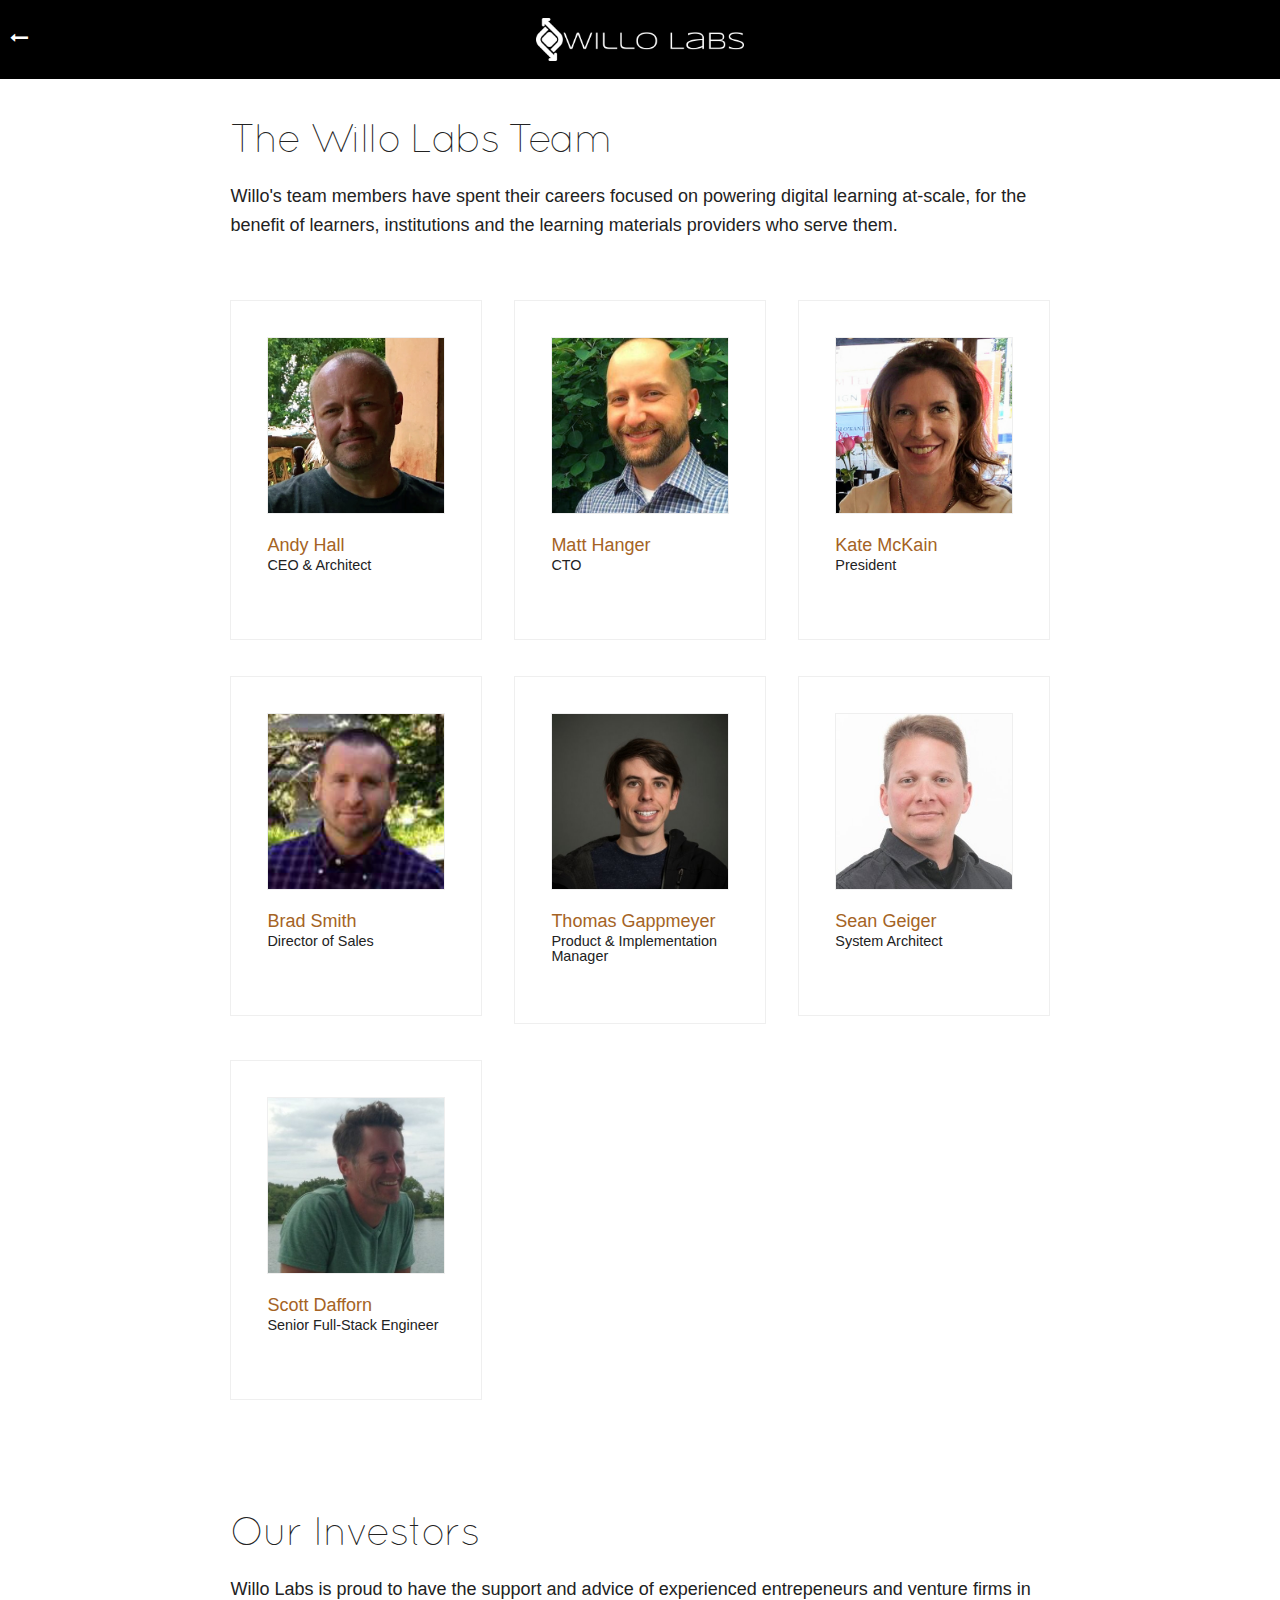
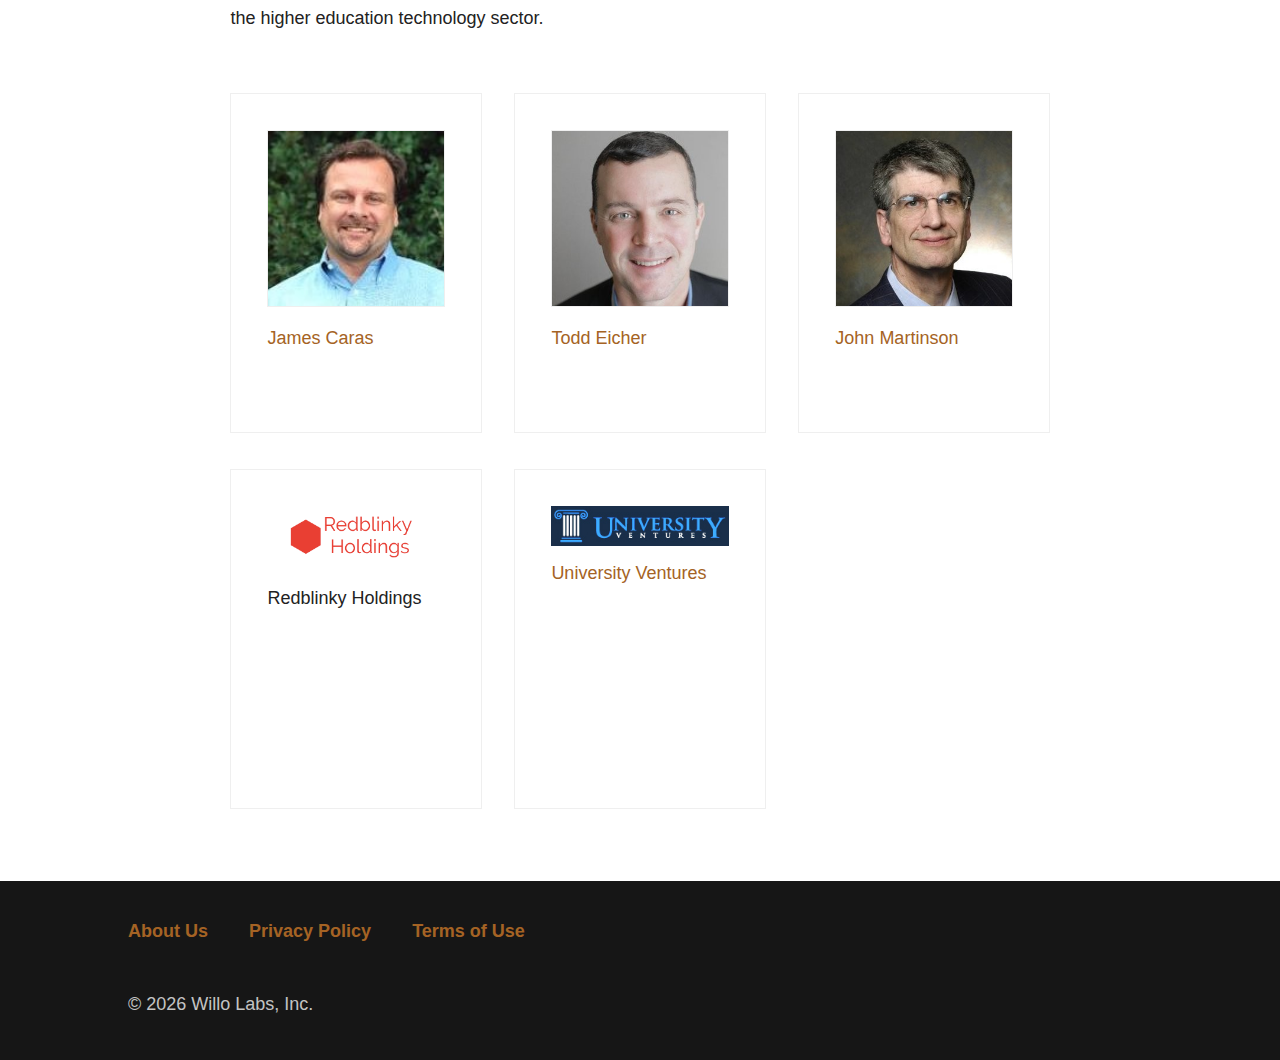
==== commit db86b1ef: "Corrected spelling on Geiger title" ====
--- a/about.html
+++ b/about.html
@@ -109,7 +109,7 @@
                                 </div>
                             </div>
                             <div class="idBio">
-                                <p class="idCardName"><a href="https://www.linkedin.com/in/sean-geiger-5422771/">Sean Geiger</a></p><p class="idCardTitle">System Architecht</p>
+                                <p class="idCardName"><a href="https://www.linkedin.com/in/sean-geiger-5422771/">Sean Geiger</a></p><p class="idCardTitle">System Architect</p>
                             </div>
                         </div>
                     </div>
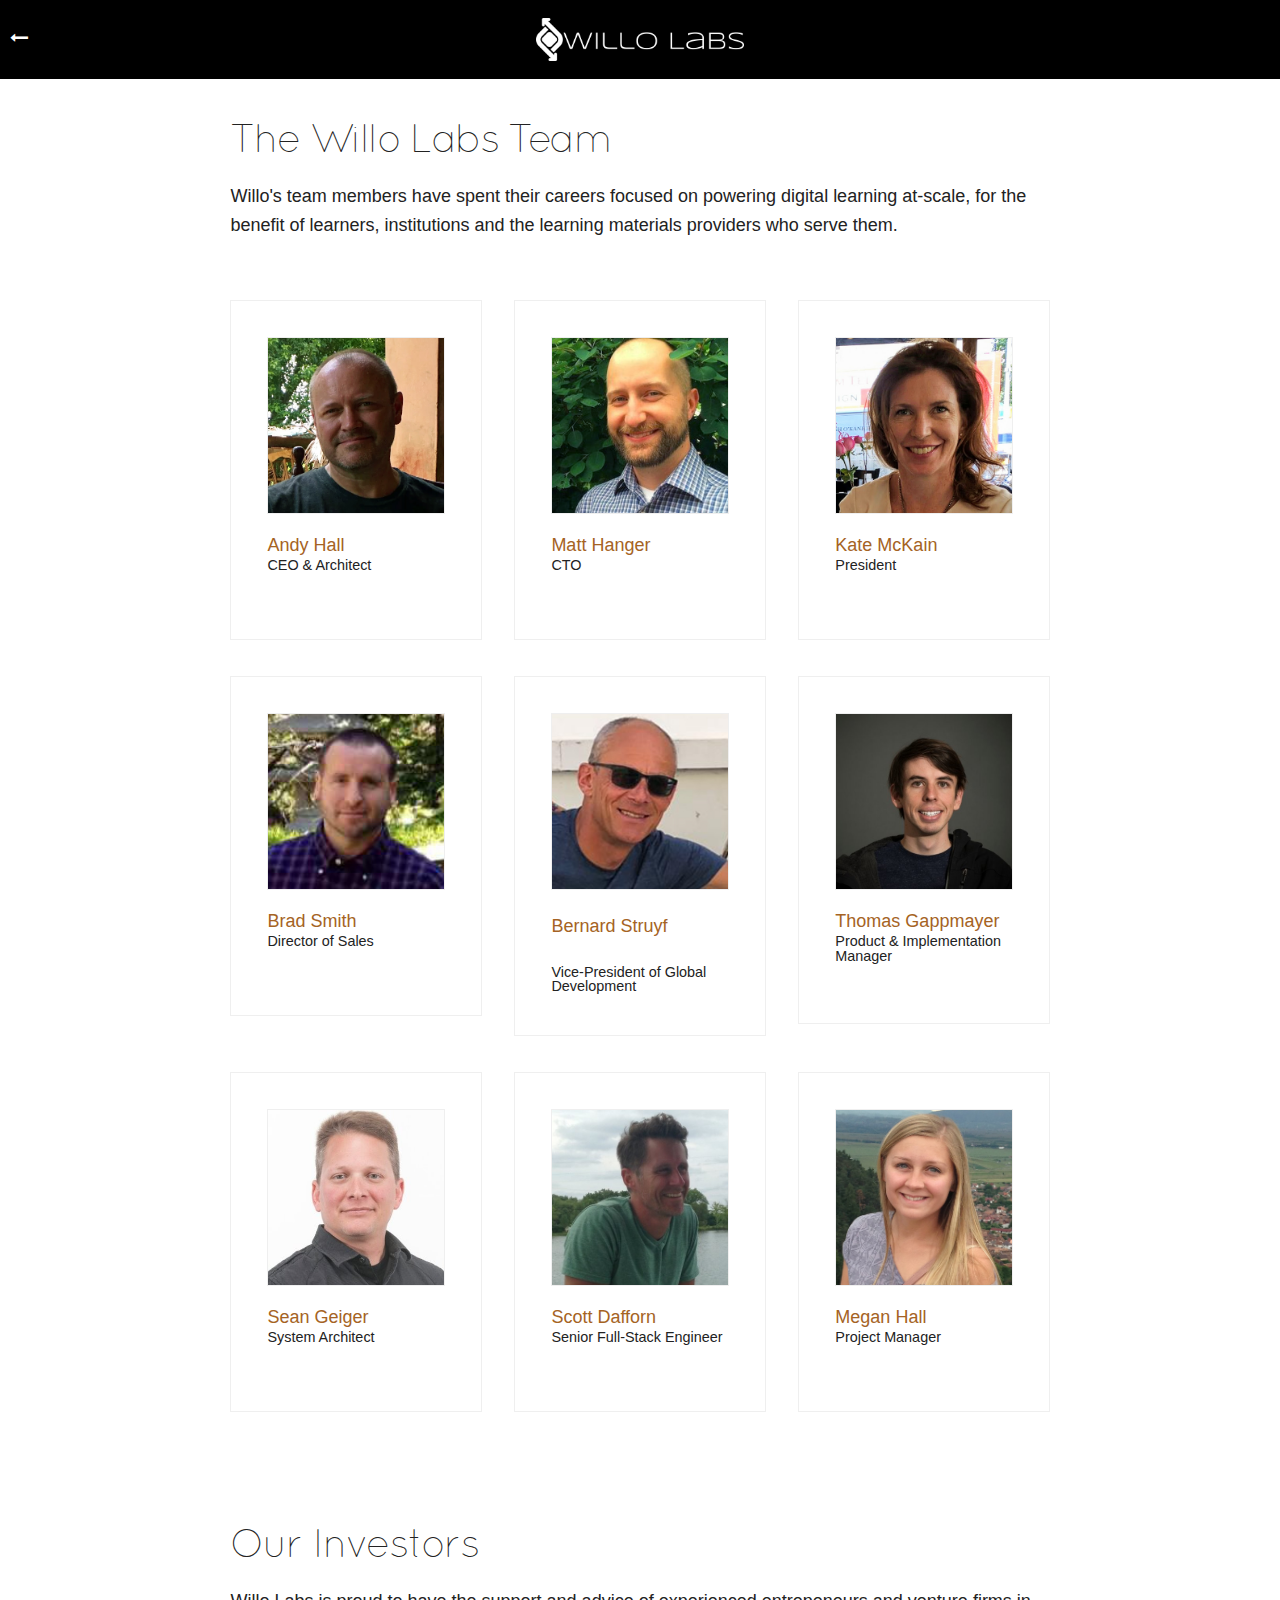
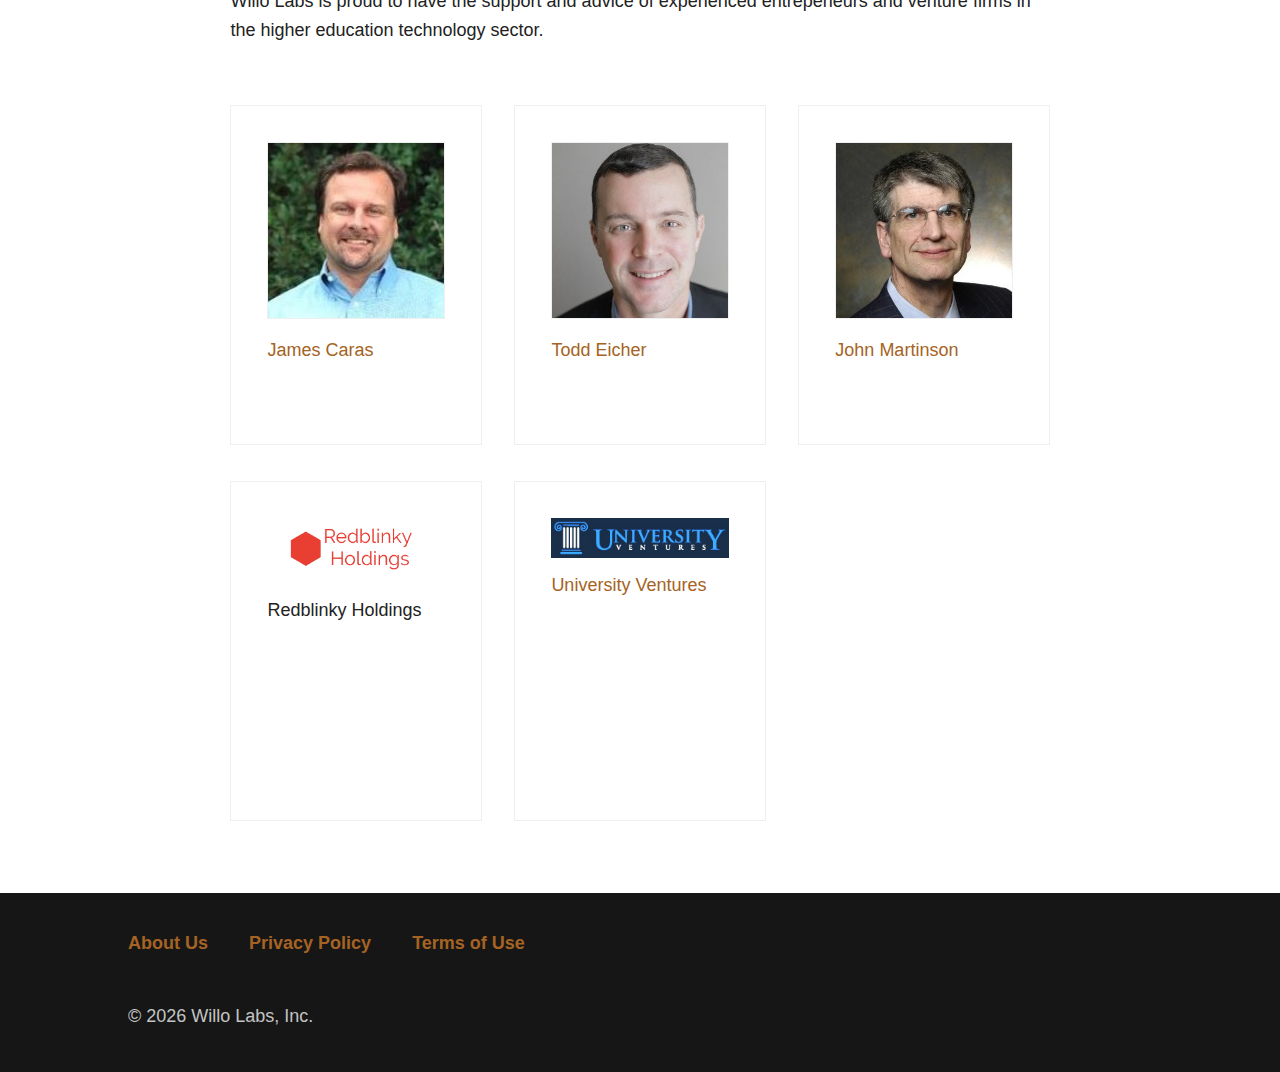
==== commit 9712533d: "Updated team page with images and cards for Bernard and Megan" ====
--- a/about.html
+++ b/about.html
@@ -88,6 +88,19 @@
                         </div>
                     </div>
                     <div class="four columns">
+                        <div id="idCardStruyfBernard" class="idCard">
+                            <div class="idImageSocialContainer">
+                                <div class="idImage"></div>
+                                <div class="idSocial">
+                                    <a class="peekaboo" href="https://www.linkedin.com/in/bernardstruyf" aria-hidden="true"><i class="fa fa-linkedin-square idIcon"></i></a>
+                                </div>
+                            </div>
+                            <div class="idBio">
+                                <p class="idCardname"><a href="https://www.linkedin.com/in/bernardstruyf">Bernard Struyf</a></p><p class="idCardTitle">Vice-President of Global Development</p>
+                            </div>
+                        </div>
+                    </div>
+                    <div class="four columns">
                         <div id="idCardGappmeyerThomas" class="idCard">
                             <div class="idImageSocialContainer">
                                 <div class="idImage"></div>
@@ -96,11 +109,13 @@
                                 </div>
                             </div>
                             <div class="idBio">
-                                <p class="idCardName"><a href="http://www.linkedin.com/in/thomas-gappmayer-778b3131/">Thomas Gappmeyer</a></p><p class="idCardTitle">Product & Implementation Manager</p>
-                            </div>
-                        </div>
-                    </div>
-                    <div class="four columns">
+                                <p class="idCardName"><a href="http://www.linkedin.com/in/thomas-gappmayer-778b3131/">Thomas Gappmayer</a></p><p class="idCardTitle">Product & Implementation Manager</p>
+                            </div>
+                        </div>
+                    </div>
+                </div>
+                <div class="row container">
+                <div class="four columns">
                         <div id="idCardGeigerSean" class="idCard">
                             <div class="idImageSocialContainer">
                                 <div class="idImage"></div>
@@ -113,8 +128,6 @@
                             </div>
                         </div>
                     </div>
-                </div>
-                <div class="row container">
                     <div class="four columns">
                         <div id="idCardDaffornScott" class="idCard">
                             <div class="idImageSocialContainer">
@@ -125,6 +138,19 @@
                             </div>
                             <div class="idBio">
                                 <p class="idCardName"><a href="http://www.linkedin.com/in/scottdafforn/">Scott Dafforn</a></p><p class="idCardTitle">Senior Full-Stack Engineer</p>
+                            </div>
+                        </div>
+                    </div>
+                    <div class="four columns">
+                        <div id="idCardHallMegan" class="idCard">
+                            <div class="idImageSocialContainer">
+                                <div class="idImage"></div>
+                                <div class="idSocial">
+                                    <a class="peekaboo" href="" aria-hidden="true"><i class="fa fa-linkedin-square idIcon"></i></i></a>
+                                </div>
+                            </div>
+                            <div class="idBio">
+                                <p class="idCardName"><a href="">Megan Hall</a></p><p class="idCardTitle">Project Manager</p>
                             </div>
                         </div>
                     </div>
--- a/assets/css/willoLabsStyles.css
+++ b/assets/css/willoLabsStyles.css
@@ -229,6 +229,9 @@
 #idCardHallAndy .idImage {
   background-image: url("../img/team/hall_andy.jpg"); }
 
+#idCardHallMegan .idImage {
+  background-image: url("../img/team/hall_megan.jpg"); }
+
 #idCardHangerMatt .idImage {
   background-image: url("../img/team/hanger_matt.jpg"); }
 
@@ -237,6 +240,9 @@
 
 #idCardSmithBrad .idImage {
   background-image: url("../img/team/smith_brad.jpg"); }
+
+#idCardStruyfBernard .idImage {
+  background-image: url("../img/team/struyf_bernard.jpg"); }
 
 /* Background image definitions for ID Cards */
 #idCardCarasJames .idImage {
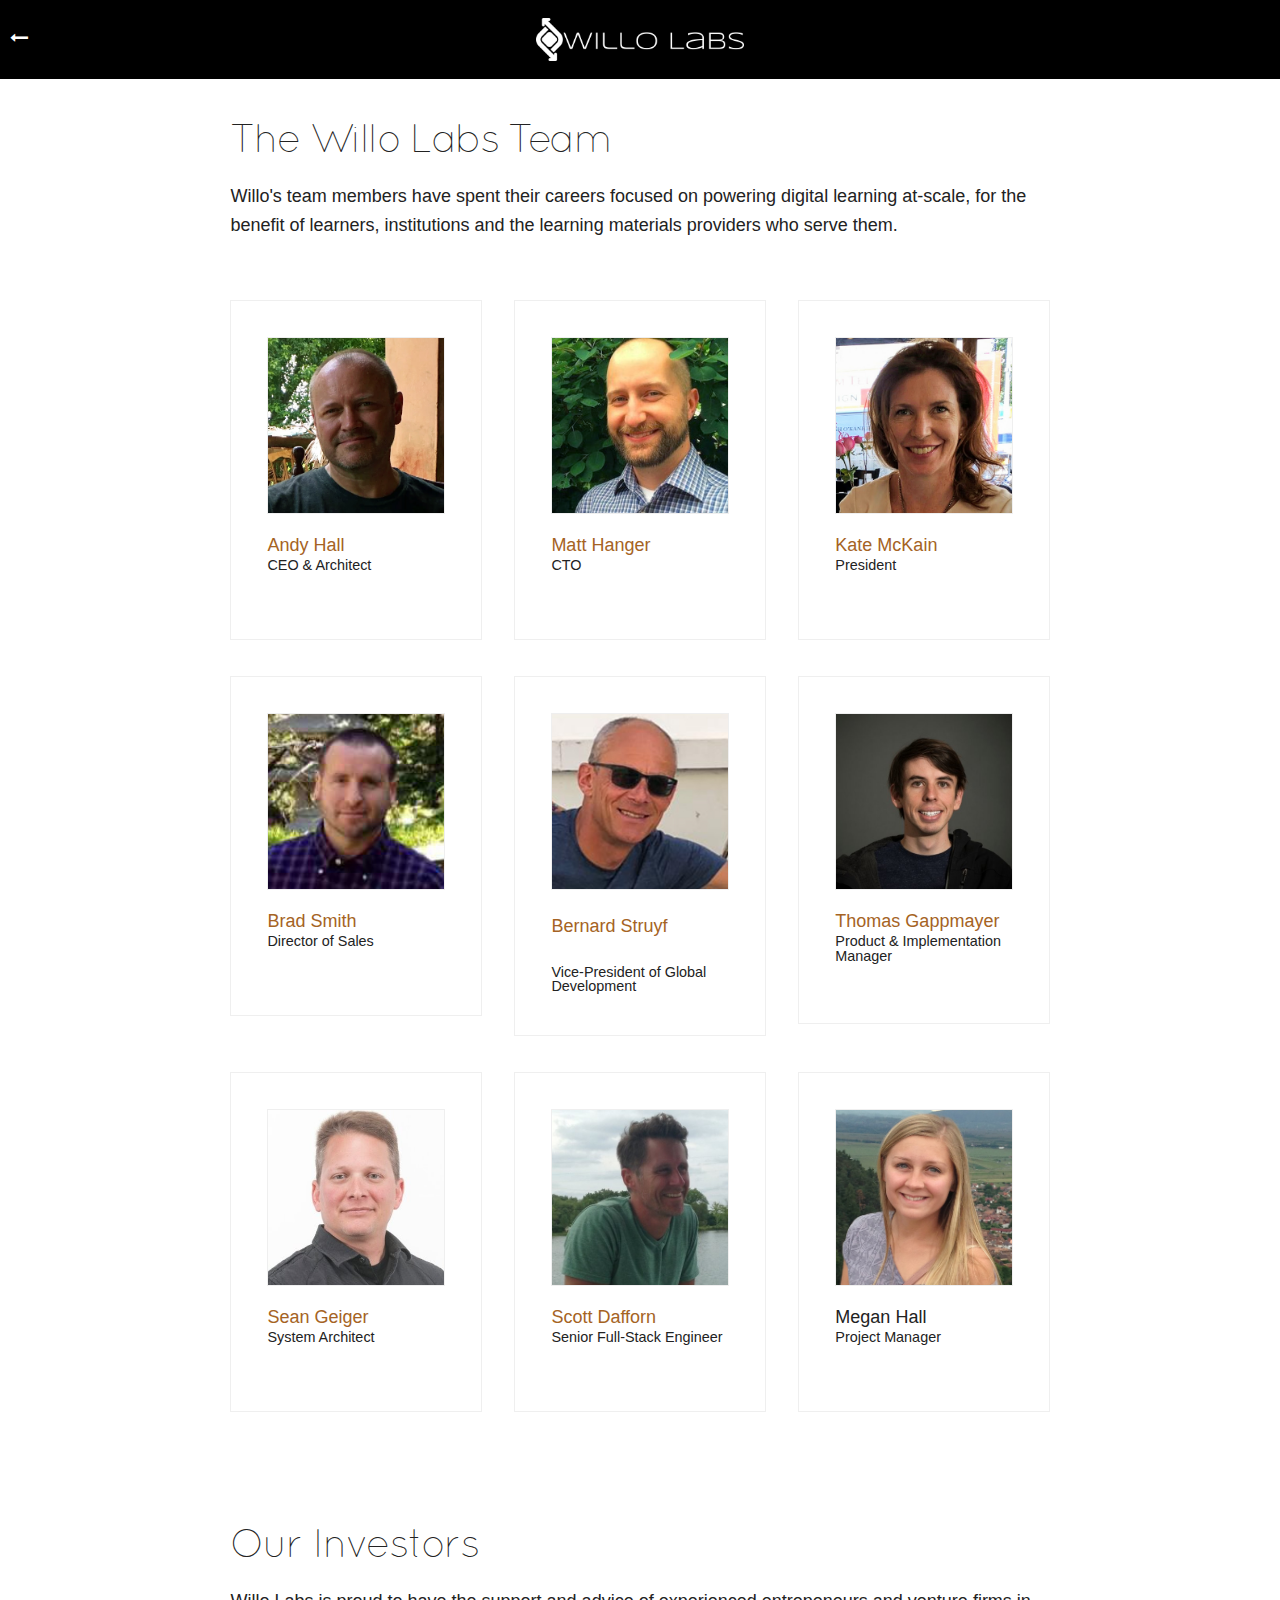
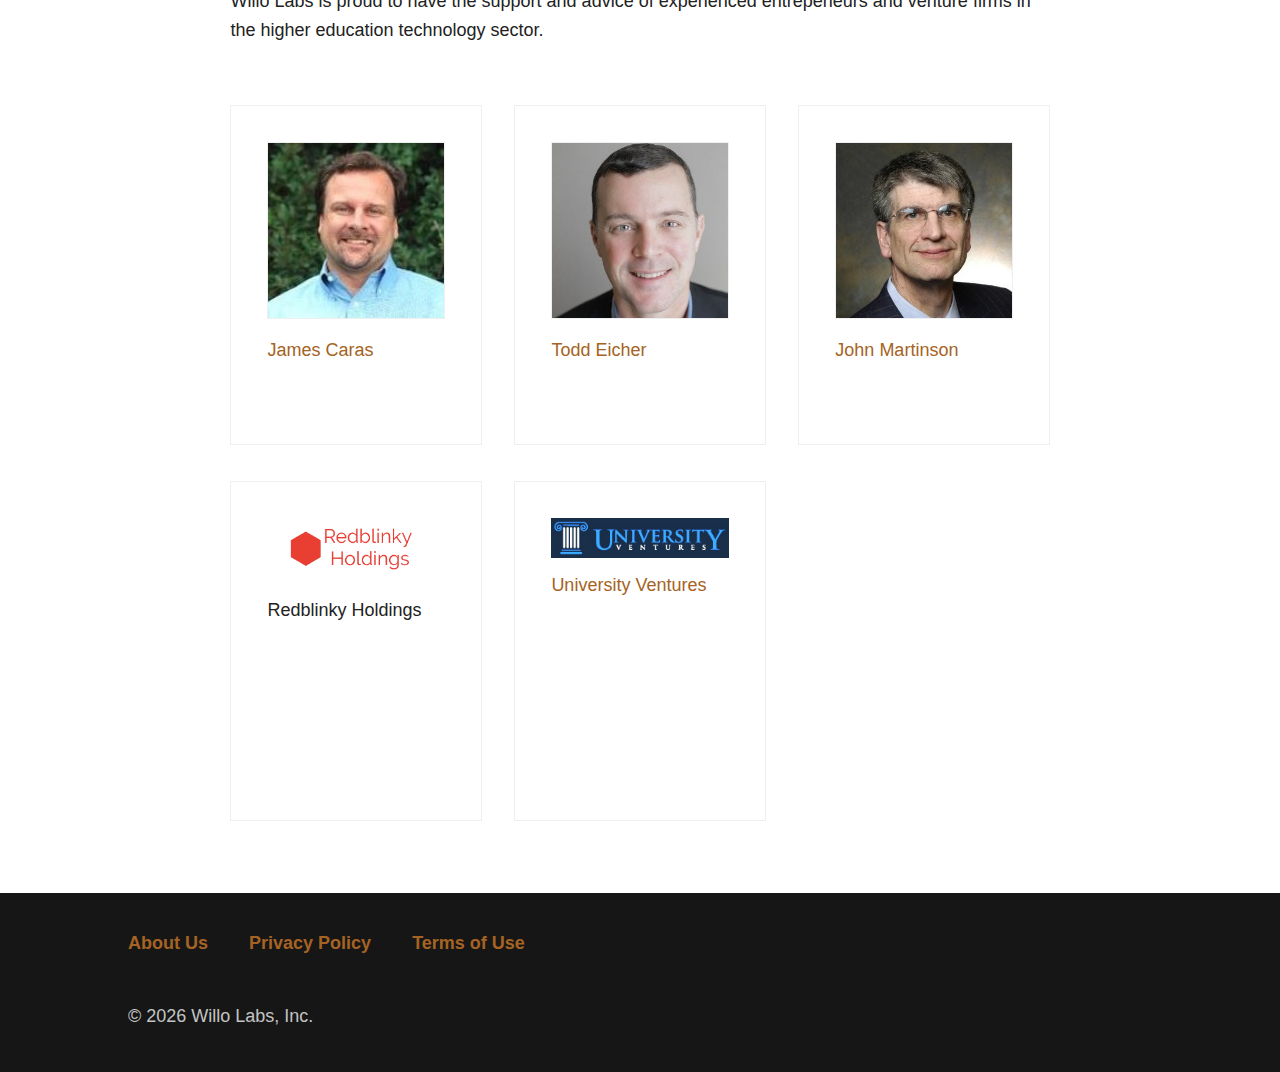
==== commit f14ec9a5: "Removing linkedIn href for Megan as she does not see to have a linkedIn profile. Adding Pan Open to " ====
--- a/about.html
+++ b/about.html
@@ -145,12 +145,9 @@
                         <div id="idCardHallMegan" class="idCard">
                             <div class="idImageSocialContainer">
                                 <div class="idImage"></div>
-                                <div class="idSocial">
-                                    <a class="peekaboo" href="" aria-hidden="true"><i class="fa fa-linkedin-square idIcon"></i></i></a>
-                                </div>
-                            </div>
-                            <div class="idBio">
-                                <p class="idCardName"><a href="">Megan Hall</a></p><p class="idCardTitle">Project Manager</p>
+                            </div>
+                            <div class="idBio">
+                                <p class="idCardName">Megan Hall</p><p class="idCardTitle">Project Manager</p>
                             </div>
                         </div>
                     </div>
--- a/assets/css/willoLabsStyles.css
+++ b/assets/css/willoLabsStyles.css
@@ -282,6 +282,9 @@
   background-image: url("../img/partners_college/Lethbridge Logo.png"); }
 
 /* Background image definitions for ID Cards */
+#idCardPanOpen .idImage {
+  background-image: url("../img/partners_industry/Pan Open Logo.png"); }
+
 #idCardPearson .idImage {
   background-image: url("../img/partners_industry/Pearson Logo.png"); }
 
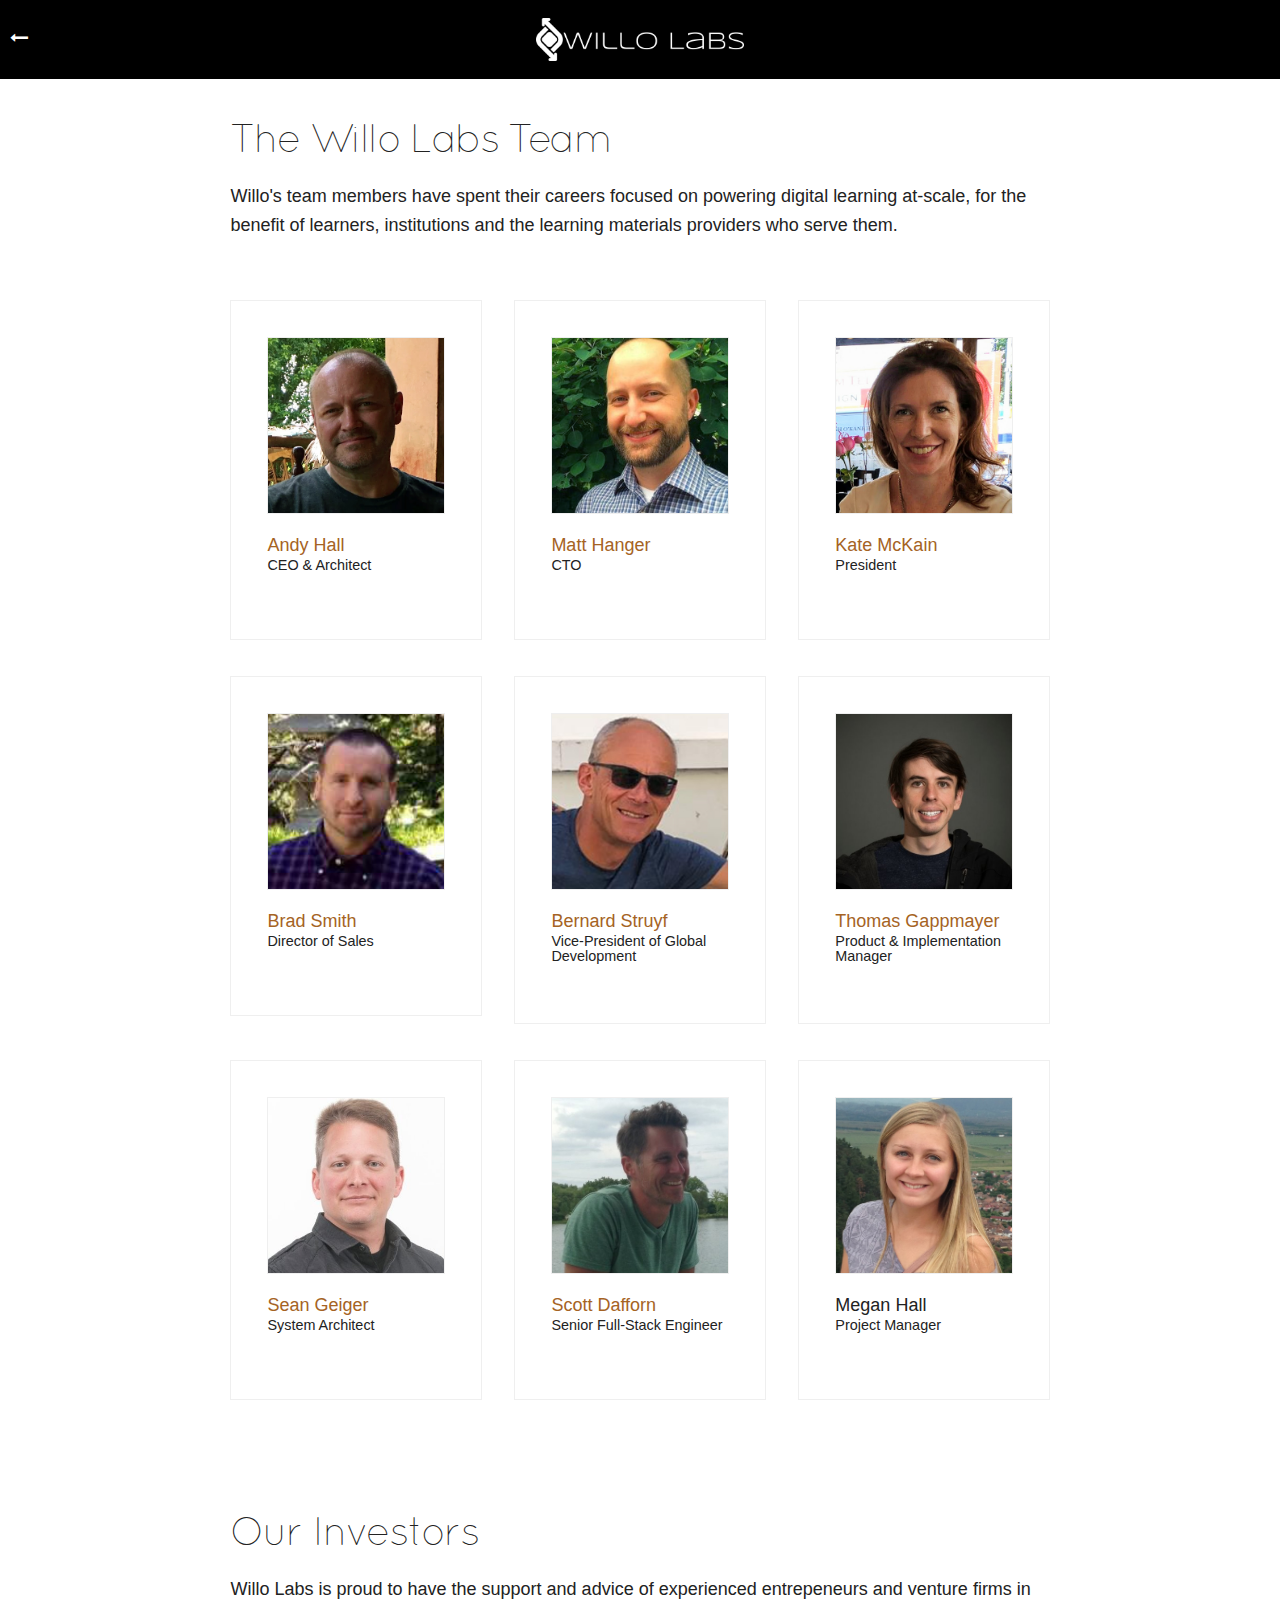
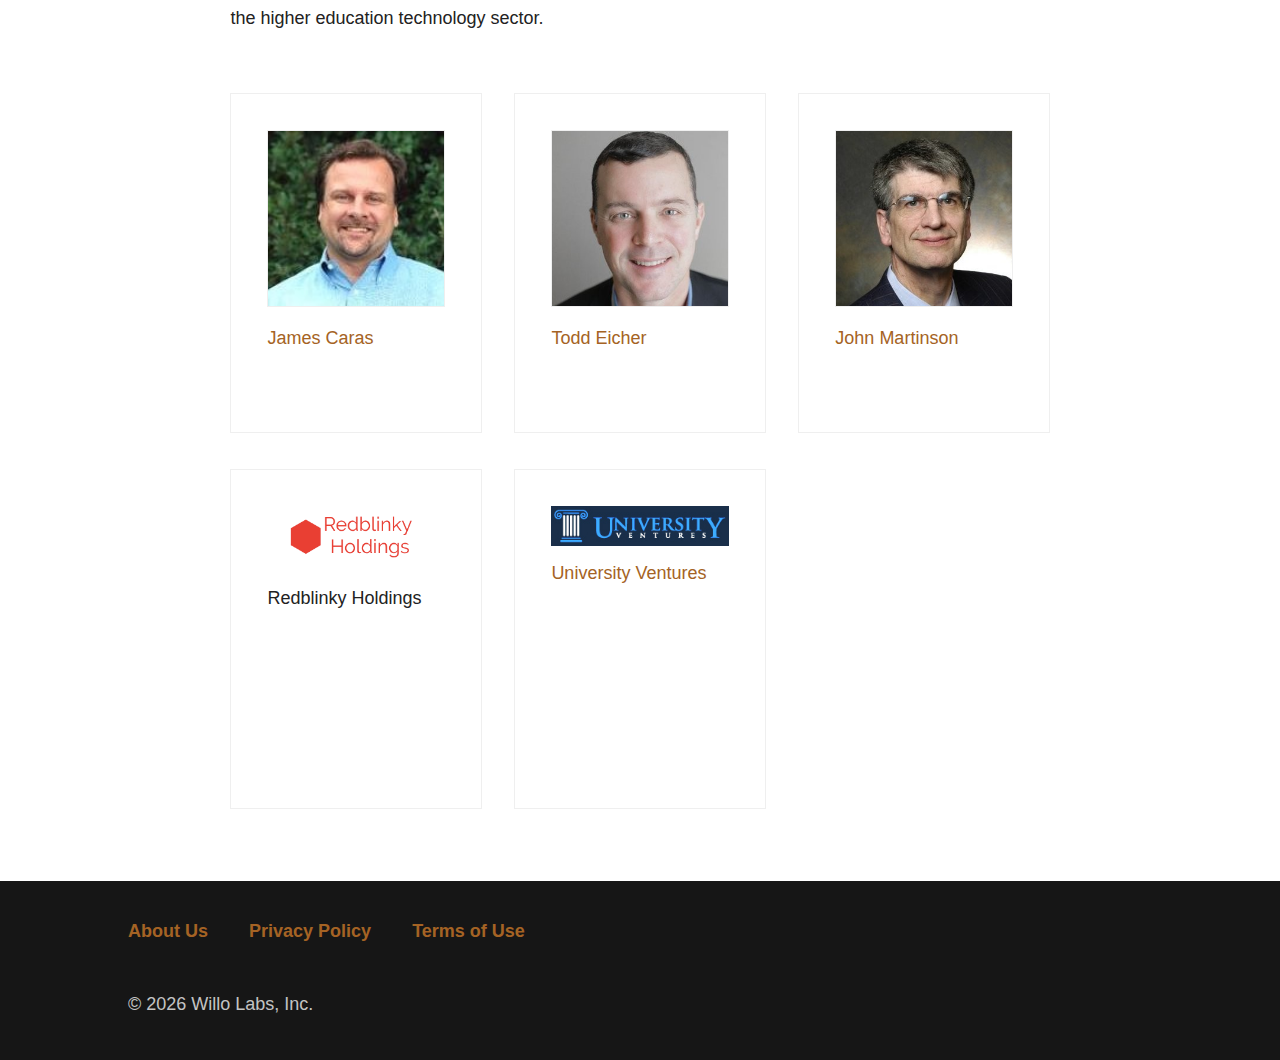
==== commit 678ec8a7: "Corrected ID on about page. Corrected spelling of Amplifire partner." ====
--- a/about.html
+++ b/about.html
@@ -96,7 +96,7 @@
                                 </div>
                             </div>
                             <div class="idBio">
-                                <p class="idCardname"><a href="https://www.linkedin.com/in/bernardstruyf">Bernard Struyf</a></p><p class="idCardTitle">Vice-President of Global Development</p>
+                                <p class="idCardName"><a href="https://www.linkedin.com/in/bernardstruyf">Bernard Struyf</a></p><p class="idCardTitle">Vice-President of Global Development</p>
                             </div>
                         </div>
                     </div>
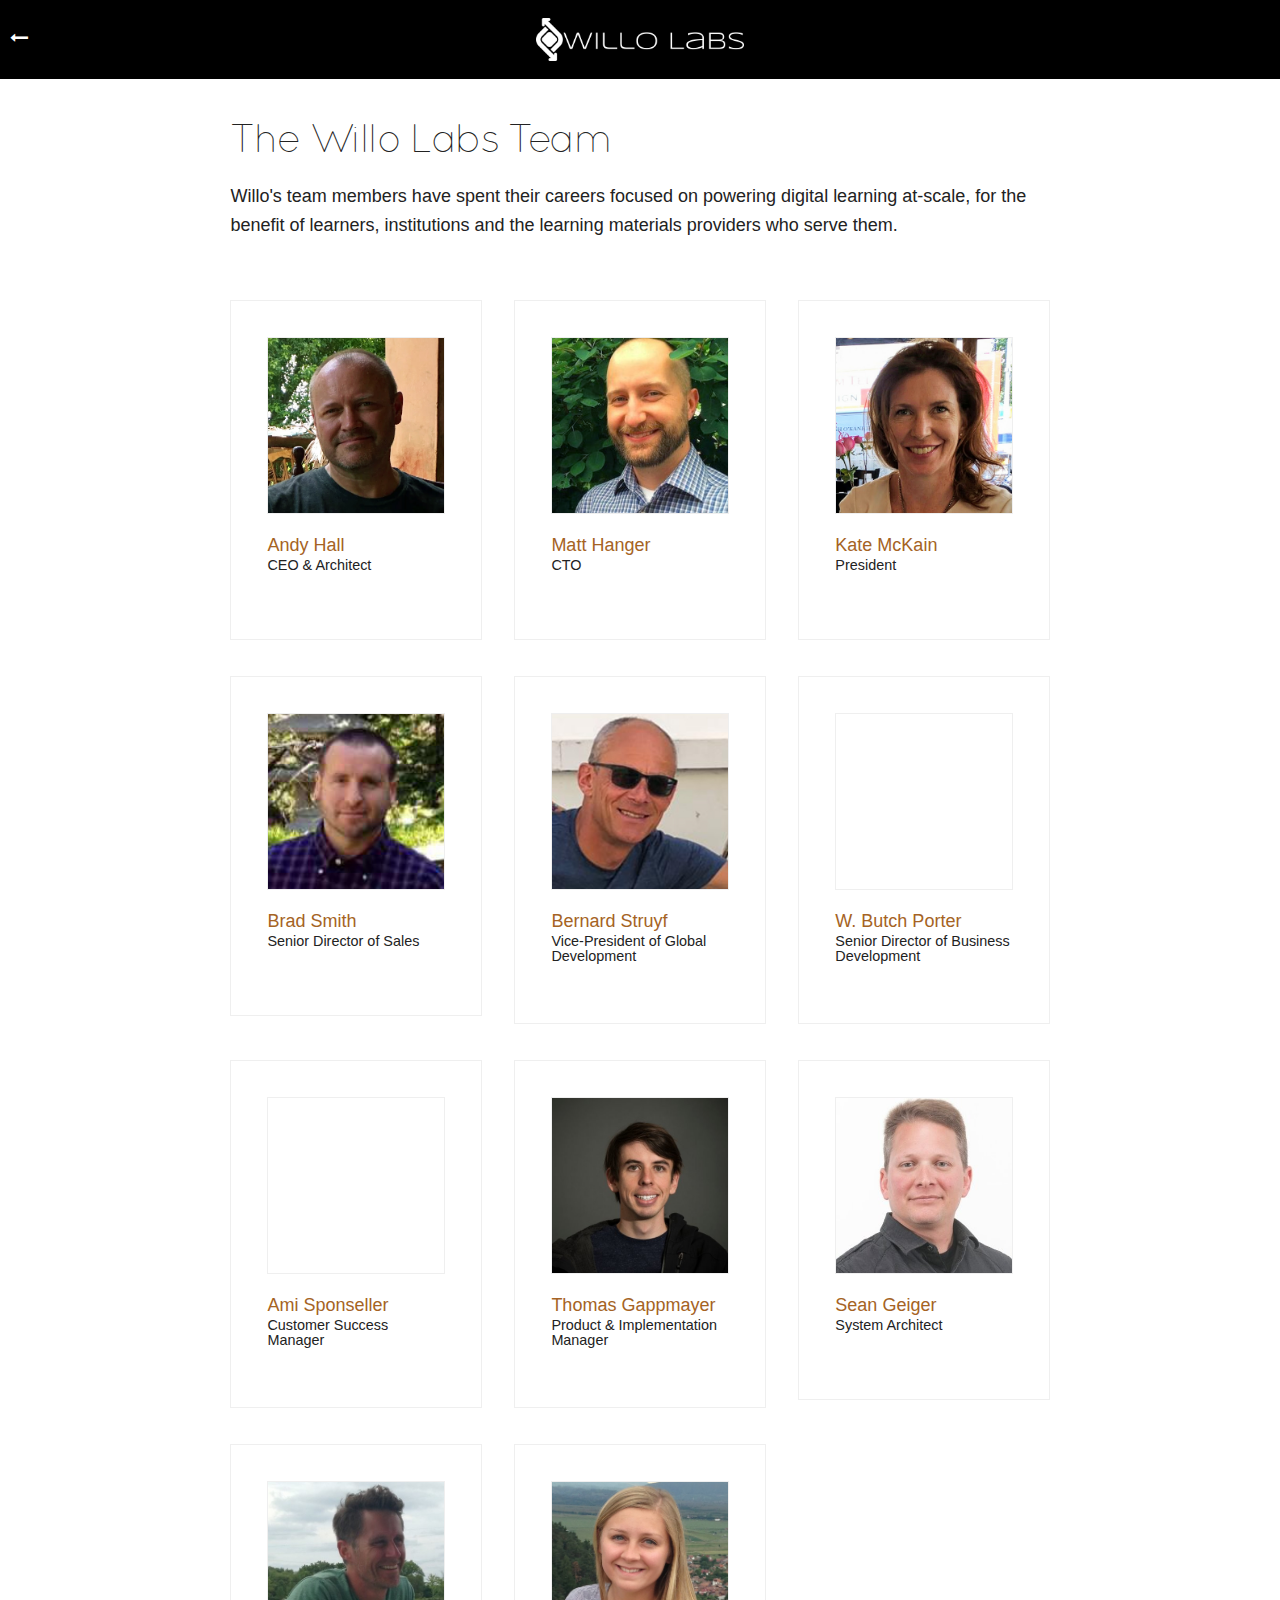
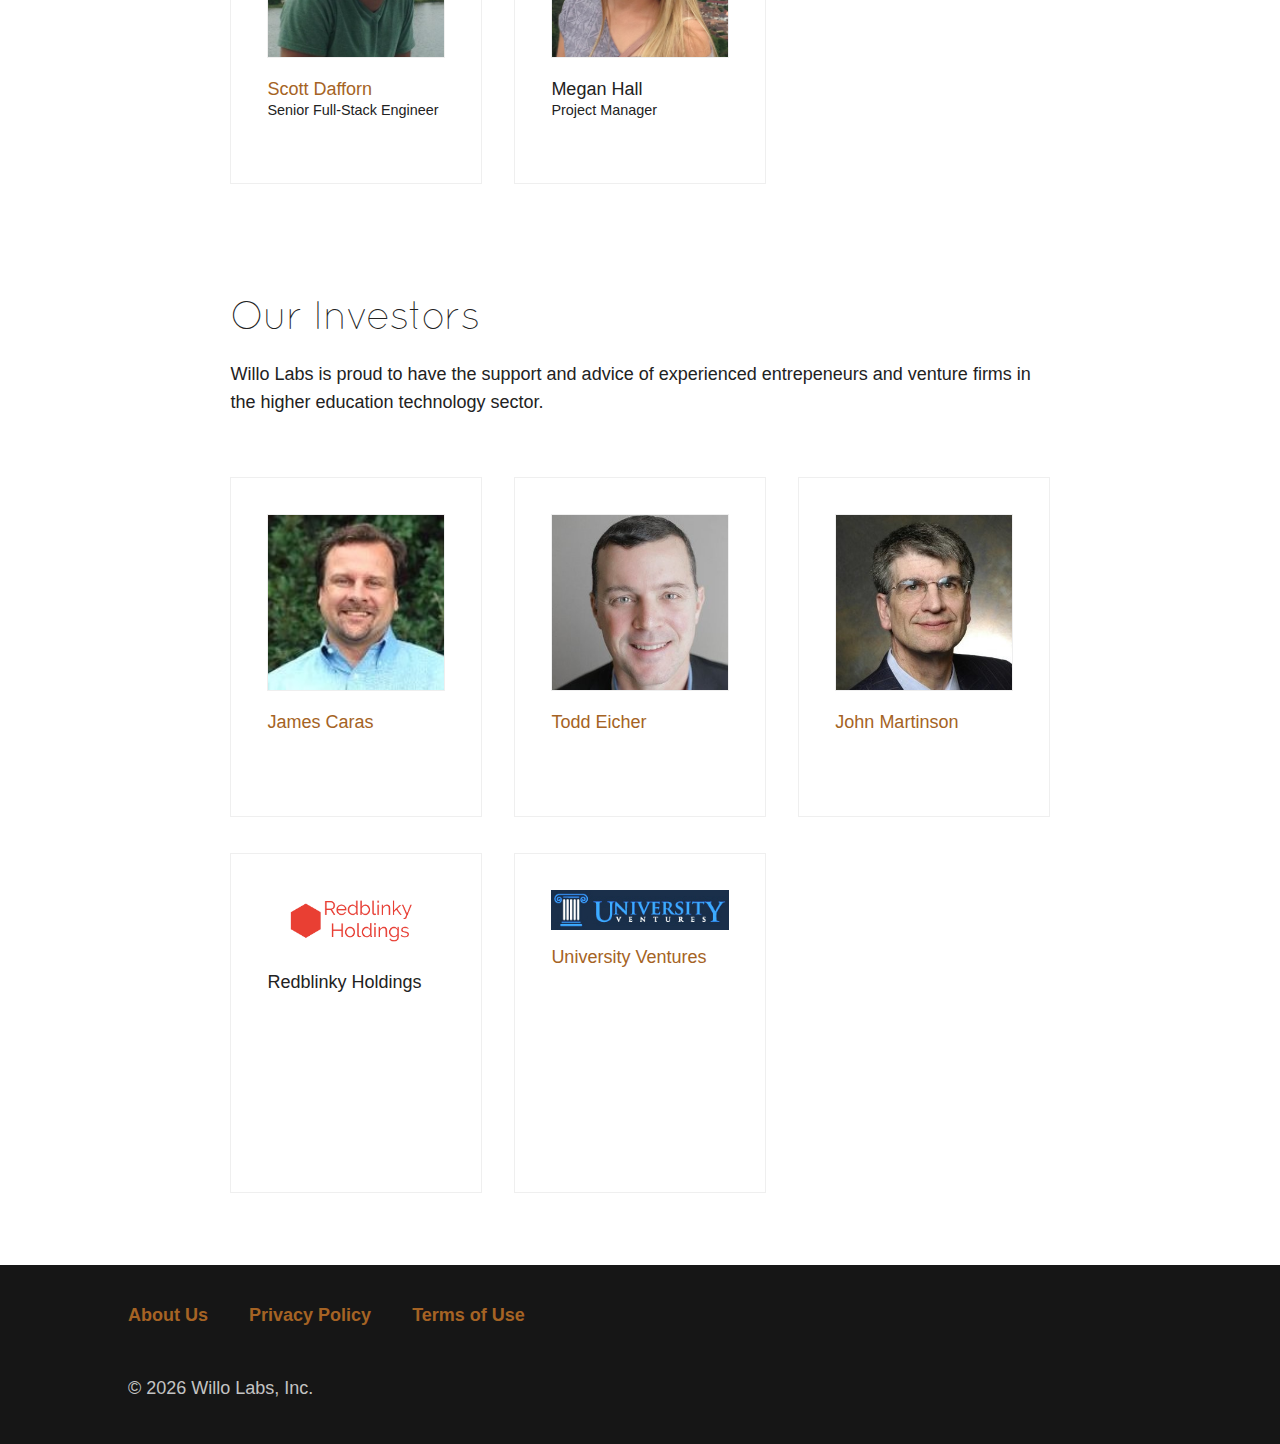
==== commit f403f1df: "Adding in W Butch Porter to team page, image" ====
--- a/about.html
+++ b/about.html
@@ -83,7 +83,7 @@
                                 </div>
                             </div>
                             <div class="idBio">
-                                <p class="idCardName"><a href="http://www.linkedin.com/in/brad-smith-3a323879/">Brad Smith</a></p><p class="idCardTitle">Director of Sales</p>
+                                <p class="idCardName"><a href="http://www.linkedin.com/in/brad-smith-3a323879/">Brad Smith</a></p><p class="idCardTitle">Senior Director of Sales</p>
                             </div>
                         </div>
                     </div>
@@ -100,7 +100,35 @@
                             </div>
                         </div>
                     </div>
-                    <div class="four columns">
+					<div class="four columns">
+						<div id="idCardPorterButchW" class="idCard">
+							<div class="idImageSocialContainer">
+								<div class="idImage"></div>
+								<div class="idSocial">
+									<a class="peekaboo" href="https://www.linkedin.com/in/butchporter/" aria-hidden="true"><i class="fa fa-linkedin-square idIcon"></i></a>
+								</div>
+							</div>
+							<div class="idBio">
+								<p class="idCardName"><a href="https://www.linkedin.com/in/butchporter/">W. Butch Porter</a></p><p class="idCardTitle">Senior Director of Business Development</p>
+							</div>
+						</div>
+					</div>
+                </div>
+                <div class="row container">
+					<div class="four columns">
+                        <div id="idCardSponsellerAmi" class="idCard">
+                            <div class="idImageSocialContainer">
+                                <div class="idImage"></div>
+								<div class="idSocial">
+                                    <a class="peekaboo" href="https://www.linkedin.com/in/amisponseller/" aria-hidden="true"><i class="fa fa-linkedin-square idIcon"></i></a>
+                                </div>
+                            </div>
+                            <div class="idBio">
+								<p class="idCardName"><a href="https://www.linkedin.com/in/amisponseller/">Ami Sponseller</a></p><p class="idCardTitle">Customer Success Manager</p>
+                            </div>
+                        </div>
+					</div>
+					<div class="four columns">
                         <div id="idCardGappmeyerThomas" class="idCard">
                             <div class="idImageSocialContainer">
                                 <div class="idImage"></div>
@@ -113,10 +141,9 @@
                             </div>
                         </div>
                     </div>
-                </div>
-                <div class="row container">
-                <div class="four columns">
-                        <div id="idCardGeigerSean" class="idCard">
+					
+                	<div class="four columns">
+						<div id="idCardGeigerSean" class="idCard">
                             <div class="idImageSocialContainer">
                                 <div class="idImage"></div>
                                 <div class="idSocial">
@@ -128,6 +155,10 @@
                             </div>
                         </div>
                     </div>
+					
+
+                </div>
+				<div class="row container">
                     <div class="four columns">
                         <div id="idCardDaffornScott" class="idCard">
                             <div class="idImageSocialContainer">
@@ -151,7 +182,8 @@
                             </div>
                         </div>
                     </div>
-                </div>
+
+				</div>
             </div>
             <div id="aboutInvestors" class="investors section">
                 <div class="row container">
--- a/assets/css/skeleton.css
+++ b/assets/css/skeleton.css
@@ -200,7 +200,7 @@
 input[type="button"]:focus {
   color: #333;
   border-color: #888;
-  outline: 0; }
+   }
 .button.button-primary,
 button.button-primary,
 input[type="submit"].button-primary,
@@ -268,7 +268,7 @@
 textarea:focus,
 select:focus {
   border: 1px solid #33C3F0;
-  outline: 0; }
+  }
 label,
 legend {
   display: block;
@@ -290,8 +290,6 @@
 –––––––––––––––––––––––––––––––––––––––––––––––––– */
 ul {
   list-style: circle inside; }
-ol {
-  list-style: decimal inside; }
 ol, ul {
   padding-left: 0;
   margin-top: 0; }
--- a/assets/css/willoLabsStyles.css
+++ b/assets/css/willoLabsStyles.css
@@ -44,13 +44,70 @@
 /************************/
 /* WilloLabs Mixins     */
 /************************/
+/* Scss Document */
+#alert-banner {
+  position: absolute;
+  top: 0;
+  left: 0;
+  width: 100%;
+  z-index: 10000;
+  margin: 0;
+  padding: 0; }
+  #alert-banner .alert-banner-button-container {
+    background: #13701C;
+    width: 100%;
+    margin: 0;
+    padding: 1em 2em;
+    position: relative;
+    text-align: center; }
+    #alert-banner .alert-banner-button-container a.accordion-alert-button,
+    #alert-banner .alert-banner-button-container a.accordion-alert-button:link,
+    #alert-banner .alert-banner-button-container a.accordion-alert-button:visited {
+      border: none;
+      color: #FFF;
+      padding: .5em;
+      margin: 0;
+      white-space: normal;
+      text-decoration: underline;
+      text-decoration-style: solid;
+      text-transform: initial;
+      line-height: 1.4;
+      font-size: 1.2em; }
+    #alert-banner .alert-banner-button-container a.accordion-alert-button:hover,
+    #alert-banner .alert-banner-button-container a.accordion-alert-button:focus,
+    #alert-banner .alert-banner-button-container a.accordion-alert-button:active {
+      text-decoration: none; }
+    #alert-banner .alert-banner-button-container .accordion-direction {
+      margin-left: 1em; }
+      #alert-banner .alert-banner-button-container .accordion-direction .accordion-direction-icon.expand {
+        transform: rotate(180deg); }
+  #alert-banner .alert-banner-button-container:hover {
+    background: #1a9c27; }
+  #alert-banner #alert-body {
+    margin: 0 auto;
+    min-width: 320px;
+    padding: 2em 10%;
+    position: relative;
+    text-align: left;
+    background: #FFF; }
+    #alert-banner #alert-body h1 {
+      font-size: 1.8em;
+      margin-bottom: .3em; }
+    #alert-banner #alert-body .teaser {
+      font-size: 1.2em; }
+    #alert-banner #alert-body ol, #alert-banner #alert-body ul {
+      margin-left: 2em; }
+    #alert-banner #alert-body .disclaimer {
+      font-size: .8em;
+      text-align: right; }
+
 #header {
   background-color: rgba(0, 0, 0, 0.75);
   position: absolute;
   top: 0;
   left: 0;
   padding: 2em 1%;
-  z-index: 10000;
+  z-index: 1000;
   width: 100%; }
   #header #brandLogo {
     display: block;
@@ -333,12 +390,84 @@
 #idCardNACS .idImage {
   background-image: url("../img/partners_industry/NACS Logo.jpeg"); }
 
+#about .catalog {
+  display: grid;
+  grid-column-gap: 30px;
+  grid-row-gap: 30px;
+  grid-template-columns: repeat(4, 1fr);
+  margin-bottom: 2em;
+  justify-items: center;
+  align-items: center;
+  width: 80%;
+  max-width: 960px;
+  margin: 0 auto;
+  padding: 0;
+  box-sizing: border-box; }
+  #about .catalog #apa_001.card,
+  #about .catalog #nbc_001.card {
+    grid-column: span 2; }
+  #about .catalog a.card,
+  #about .catalog a:link.card {
+    padding: 12px;
+    box-sizing: border-box;
+    text-decoration: none;
+    background: #FFF; }
+    #about .catalog a.card h3,
+    #about .catalog a:link.card h3 {
+      margin-top: 0;
+      text-decoration: none; }
+    #about .catalog a.card p,
+    #about .catalog a:link.card p {
+      text-decoration: none; }
+    #about .catalog a.card img,
+    #about .catalog a:link.card img {
+      max-width: 100%;
+      margin: 0 auto;
+      align-self: center; }
+  #about .catalog a.card:hover {
+    box-shadow: 0px 0px 12px #cecece;
+    text-decoration: none; }
+
+/* CSS Document */
+#content-news .release {
+  margin-bottom: 1.8em; }
+  #content-news .release h2.news-headline {
+    margin-bottom: 0;
+    font-size: 1.2em;
+    font-family: 'quicksandregular'; }
+    #content-news .release h2.news-headline a, #content-news .release h2.news-headline a:link, #content-news .release h2.news-headline a:visited {
+      color: #498DB3; }
+    #content-news .release h2.news-headline a:hover, #content-news .release h2.news-headline a:active, #content-news .release h2.news-headline a:focus {
+      color: #498DB3;
+      text-decoration: underline; }
+  #content-news .release .category {
+    margin-bottom: 0.25rem;
+    background-color: #13701C;
+    color: #FFF;
+    font-size: 1.2em;
+    padding: 2px 8px;
+    margin-bottom: 0.5em;
+    text-align: center; }
+    #content-news .release .category p {
+      margin: 0; }
+  #content-news .release .teaser {
+    margin-bottom: 0.2rem;
+    font-size: 1em;
+    color: #999; }
+  #content-news .release .dateline {
+    margin-top: 0;
+    font-size: .8em;
+    color: #999; }
+
 /* Smartphones (portrait and landscape) ----------- */
 @media only screen and (min-device-width: 320px) and (max-device-width: 480px) {
   /* Styles */
   .cover .column, .cover .columns {
     float: none;
-    position: relative; } }
+    position: relative; }
+
+  #about .catalog {
+    width: 100%; } }
 /* Smartphones (landscape) ----------- */
 @media only screen and (min-width: 321px) {
   /* Styles */
@@ -421,10 +550,20 @@
       text-align: center; }
 
   #home .introduction.default {
-    margin: 15% auto; } }
+    margin: 15% auto; }
+
+  #about .catalog {
+    grid-column-gap: 20px;
+    grid-template-columns: repeat(3, 1fr); }
+    #about .catalog #apa_001.card {
+      grid-column: span 3; } }
 @media only screen and (max-width: 600px) {
   #navigation ul li {
-    margin-right: 30px; } }
+    margin-right: 30px; }
+
+  #about .catalog {
+    grid-column-gap: 20px;
+    grid-template-columns: repeat(2, 1fr); } }
 html {
   height: 100%;
   min-height: 100%;
@@ -678,33 +817,37 @@
   height: inherit;
   margin-bottom: 1.2em;
   border: 1px solid #efefef; }
-#about.partners-industry .idCard, #about.partners-college .idCard,
-#aboutInvestors.partners-industry .idCard,
-#aboutInvestors.partners-college .idCard {
-  max-height: 240px;
-  min-height: 200px; }
-#about.partners-industry .idImageSocialContainer, #about.partners-college .idImageSocialContainer,
-#aboutInvestors.partners-industry .idImageSocialContainer,
-#aboutInvestors.partners-college .idImageSocialContainer {
-  position: relative;
-  width: 100%;
-  height: inherit;
-  margin-bottom: .5em; }
-#about.partners-industry .idImage, #about.partners-college .idImage,
-#aboutInvestors.partners-industry .idImage,
-#aboutInvestors.partners-college .idImage {
-  background-size: contain;
-  padding-top: 100px;
-  top: 0;
-  left: 0;
-  max-height: 100px;
-  min-height: 90px;
-  height: 100px;
-  max-width: 300px; }
-  #about.partners-industry .idImage.portrait, #about.partners-college .idImage.portrait,
-  #aboutInvestors.partners-industry .idImage.portrait,
-  #aboutInvestors.partners-college .idImage.portrait {
-    background-size: auto 99.99%; }
+#about.partners-industry, #about.partners-college,
+#aboutInvestors.partners-industry,
+#aboutInvestors.partners-college {
+  /* ID card styles no longer used for industry and college partners */ }
+  #about.partners-industry .idCard, #about.partners-college .idCard,
+  #aboutInvestors.partners-industry .idCard,
+  #aboutInvestors.partners-college .idCard {
+    max-height: 240px;
+    min-height: 200px; }
+  #about.partners-industry .idImageSocialContainer, #about.partners-college .idImageSocialContainer,
+  #aboutInvestors.partners-industry .idImageSocialContainer,
+  #aboutInvestors.partners-college .idImageSocialContainer {
+    position: relative;
+    width: 100%;
+    height: inherit;
+    margin-bottom: .5em; }
+  #about.partners-industry .idImage, #about.partners-college .idImage,
+  #aboutInvestors.partners-industry .idImage,
+  #aboutInvestors.partners-college .idImage {
+    background-size: contain;
+    padding-top: 100px;
+    top: 0;
+    left: 0;
+    max-height: 100px;
+    min-height: 90px;
+    height: 100px;
+    max-width: 300px; }
+    #about.partners-industry .idImage.portrait, #about.partners-college .idImage.portrait,
+    #aboutInvestors.partners-industry .idImage.portrait,
+    #aboutInvestors.partners-college .idImage.portrait {
+      background-size: auto 99.99%; }
 #about .idCard,
 #aboutInvestors .idCard {
   padding: 2em;
@@ -807,5 +950,3 @@
   margin: -1px;
   padding: 0;
   border: 0; }
-
-/*# sourceMappingURL=willoLabsStyles.css.map */
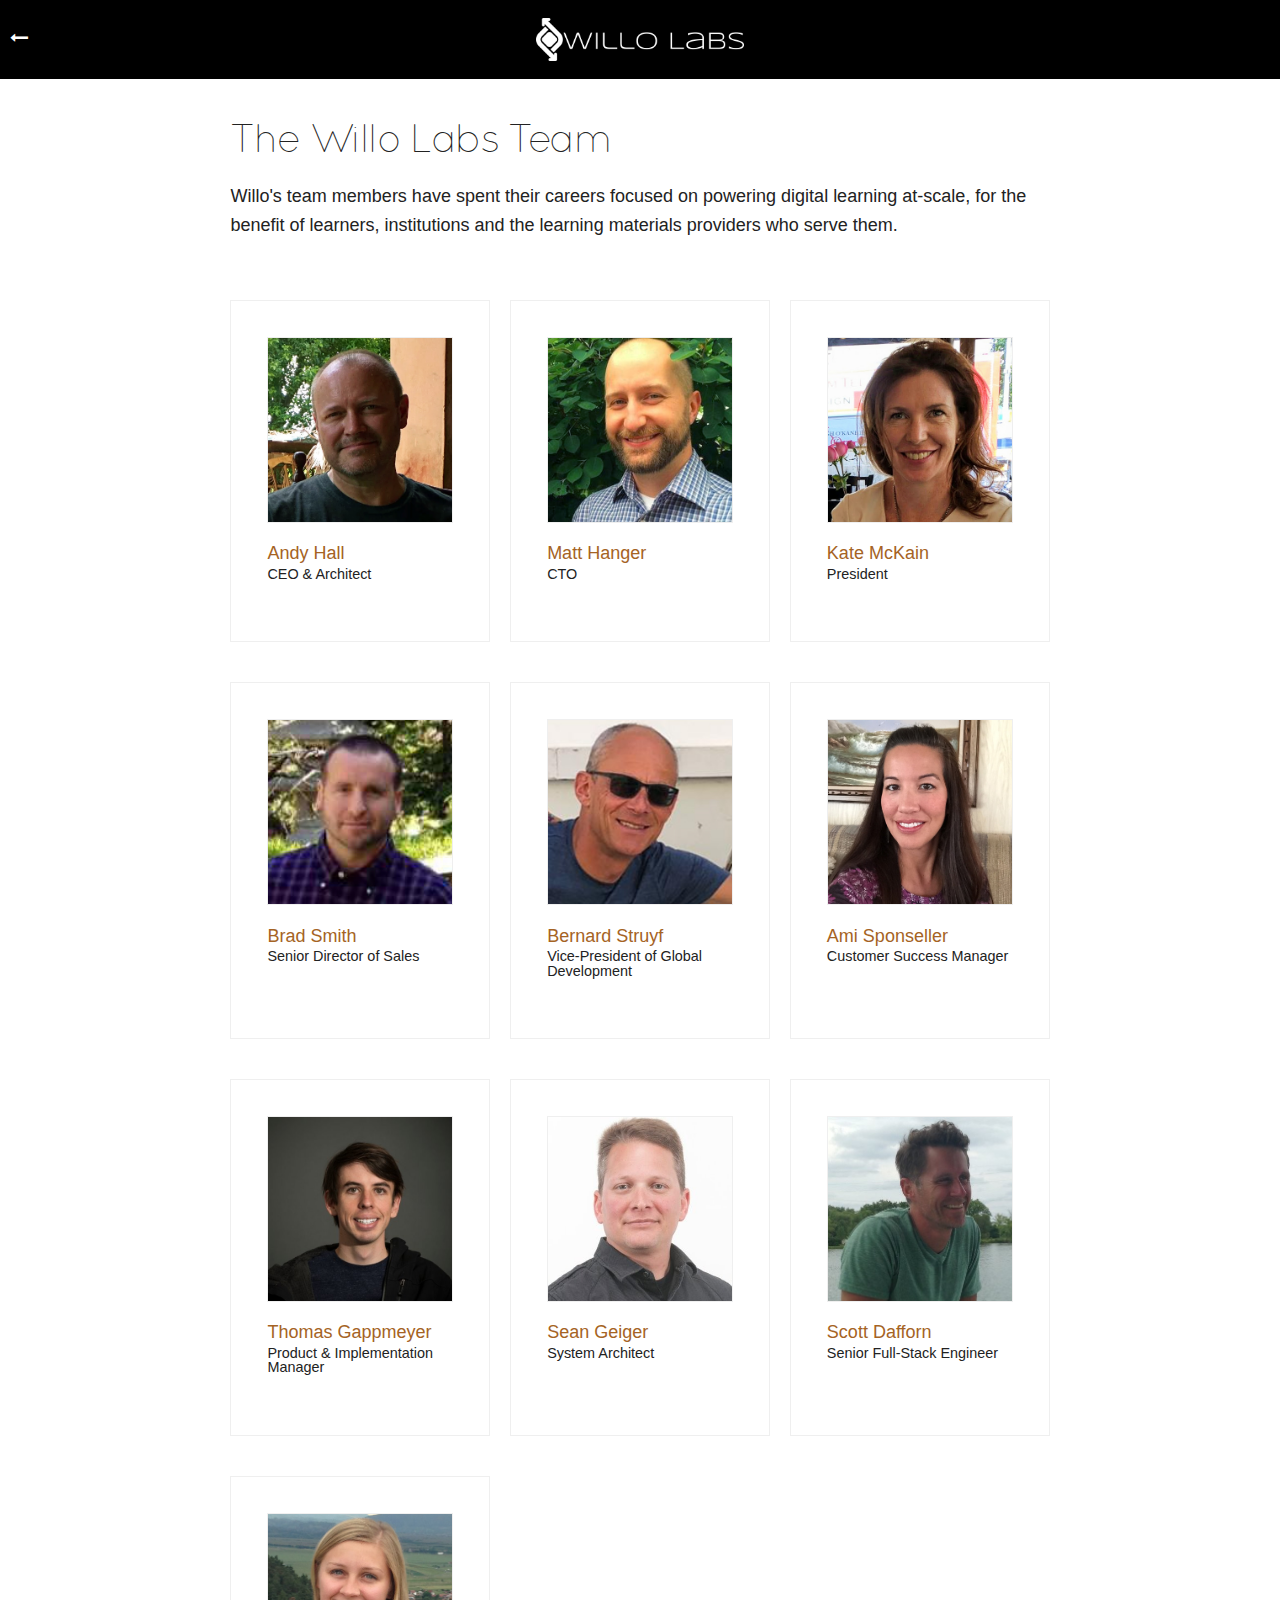
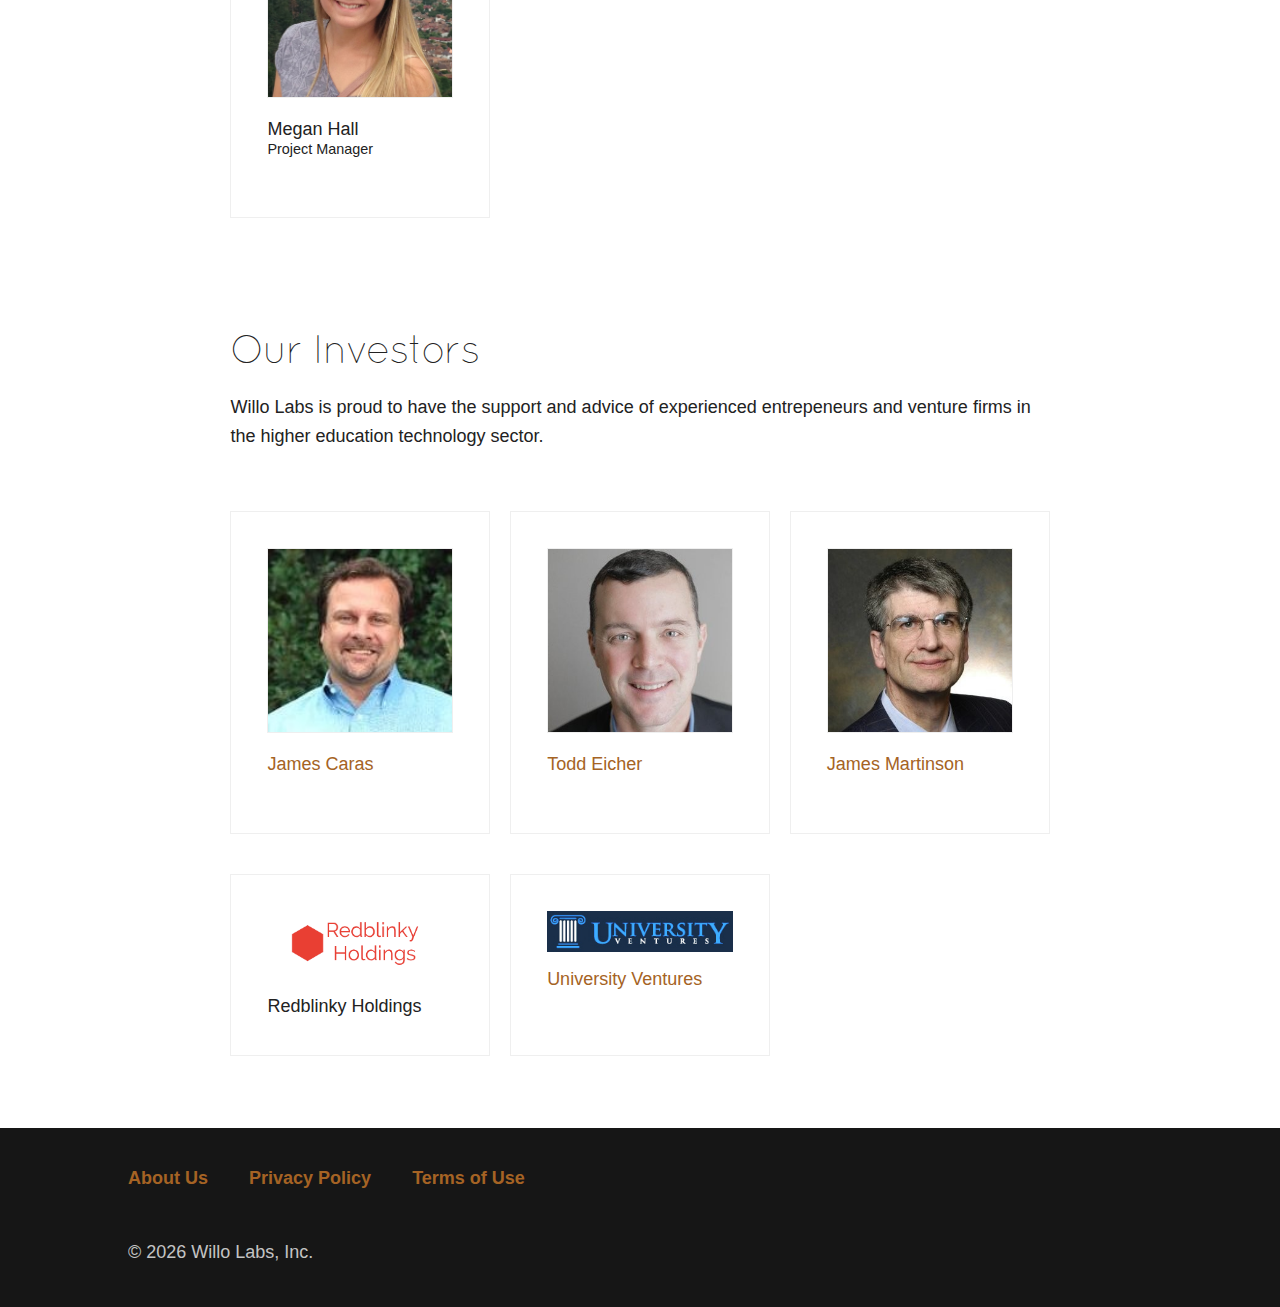
==== commit b86a784e: "Refactored the About page to use a dynamically generated grid of team members and investors. Updated" ====
--- a/about.html
+++ b/about.html
@@ -23,7 +23,7 @@
         <div id="header" class="condensed row">
         	<div id="navBack"><a href="index.html"><i class="fa fa-long-arrow-left"></i> <span class="visuallyHidden">Back to home</span></a></div>
             <div class="twelve columns">
-                <h1 id="brandLogo"><img src="assets/img/logos/willo_device_text_1200w_white.png" alt="" /> <span class="visuallyHidden">Willo Labs</span></h1>
+                <h1 id="brandLogo"><img src="assets/img/logos/willo_device_text_1200w_white.png" alt="Willo logo" /> <span class="visuallyHidden">Willo Labs</span></h1>
             </div>
         </div>
         <div id="main">
@@ -32,158 +32,14 @@
                     <h1>The Willo Labs Team</h1>
                     <p>Willo's team members have spent their careers focused on powering digital learning at-scale, for the benefit of learners, institutions and the learning materials providers who serve them.</p>
                 </div>
-                <div class="row container">
-                    <div class="four columns">
-                        <div id="idCardHallAndy" class="idCard">
-                            <div class="idImageSocialContainer">
-                                <div class="idImage"></div>
-                                <div class="idSocial">
-                                    <a class="peekaboo" href="http://www.linkedin.com/in/andy-hall-4361a31" aria-hidden="true"><i class="fa fa-linkedin-square idIcon"></i></a>
-                                </div>
-                            </div>
-                            <div class="idBio">
-                                <p class="idCardName"><a href="http://www.linkedin.com/in/andy-hall-4361a31">Andy Hall</a></p><p class="idCardTitle">CEO &amp; Architect</p>
-                            </div>
-                        </div>
-                    </div>
-                    <div class="four columns">
-                        <div id="idCardHangerMatt" class="idCard">
-                            <div class="idImageSocialContainer">
-                                <div class="idImage"></div>
-                                <div class="idSocial">
-                                    <a class="peekaboo" href="http://www.linkedin.com/in/mattmatthanger" aria-hidden="true"><i class="fa fa-linkedin-square idIcon"></i></a>
-                                </div>
-                            </div>
-                            <div class="idBio">
-                                    <p class="idCardName"><a href="http://www.linkedin.com/in/mattmatthanger"><span>Matt Hanger</span></a></p><p class="idCardTitle">CTO</p>
-                            </div>
-                        </div>
-                    </div>
-                    <div class="four columns">
-                        <div id="idCardMcKainKate" class="idCard">
-                            <div class="idImageSocialContainer">
-                                <div class="idImage"></div>
-                                <div class="idSocial">
-                                    <a class="peekaboo" href="http://www.linkedin.com/in/kate-mckain-69450174" aria-hidden="true"><i class="fa fa-linkedin-square idIcon"></i></a>
-                                </div>
-                            </div>
-                            <div class="idBio">
-                                    <p class="idCardName"><a href="http://www.linkedin.com/in/kate-mckain-69450174"><span>Kate McKain</span></a></p><p class="idCardTitle"><span>President</span></p>
-                            </div>
-                        </div>
-                    </div>
-                </div>
-                <div class="row container">
-                    <div class="four columns">
-                        <div id="idCardSmithBrad" class="idCard">
-                            <div class="idImageSocialContainer">
-                                <div class="idImage"></div>
-                                <div class="idSocial">
-                                    <a class="peekaboo" href="http://www.linkedin.com/in/brad-smith-3a323879/" aria-hidden="true"><i class="fa fa-linkedin-square idIcon"></i></a>
-                                </div>
-                            </div>
-                            <div class="idBio">
-                                <p class="idCardName"><a href="http://www.linkedin.com/in/brad-smith-3a323879/">Brad Smith</a></p><p class="idCardTitle">Senior Director of Sales</p>
-                            </div>
-                        </div>
-                    </div>
-                    <div class="four columns">
-                        <div id="idCardStruyfBernard" class="idCard">
-                            <div class="idImageSocialContainer">
-                                <div class="idImage"></div>
-                                <div class="idSocial">
-                                    <a class="peekaboo" href="https://www.linkedin.com/in/bernardstruyf" aria-hidden="true"><i class="fa fa-linkedin-square idIcon"></i></a>
-                                </div>
-                            </div>
-                            <div class="idBio">
-                                <p class="idCardName"><a href="https://www.linkedin.com/in/bernardstruyf">Bernard Struyf</a></p><p class="idCardTitle">Vice-President of Global Development</p>
-                            </div>
-                        </div>
-                    </div>
-					<div class="four columns">
-						<div id="idCardPorterButchW" class="idCard">
-							<div class="idImageSocialContainer">
-								<div class="idImage"></div>
-								<div class="idSocial">
-									<a class="peekaboo" href="https://www.linkedin.com/in/butchporter/" aria-hidden="true"><i class="fa fa-linkedin-square idIcon"></i></a>
-								</div>
-							</div>
-							<div class="idBio">
-								<p class="idCardName"><a href="https://www.linkedin.com/in/butchporter/">W. Butch Porter</a></p><p class="idCardTitle">Senior Director of Business Development</p>
-							</div>
-						</div>
-					</div>
-                </div>
-                <div class="row container">
-					<div class="four columns">
-                        <div id="idCardSponsellerAmi" class="idCard">
-                            <div class="idImageSocialContainer">
-                                <div class="idImage"></div>
-								<div class="idSocial">
-                                    <a class="peekaboo" href="https://www.linkedin.com/in/amisponseller/" aria-hidden="true"><i class="fa fa-linkedin-square idIcon"></i></a>
-                                </div>
-                            </div>
-                            <div class="idBio">
-								<p class="idCardName"><a href="https://www.linkedin.com/in/amisponseller/">Ami Sponseller</a></p><p class="idCardTitle">Customer Success Manager</p>
-                            </div>
-                        </div>
-					</div>
-					<div class="four columns">
-                        <div id="idCardGappmeyerThomas" class="idCard">
-                            <div class="idImageSocialContainer">
-                                <div class="idImage"></div>
-                                <div class="idSocial">
-                                    <a class="peekaboo" href="http://www.linkedin.com/in/thomas-gappmayer-778b3131/" aria-hidden="true"><i class="fa fa-linkedin-square idIcon"></i></a>
-                                </div>
-                            </div>
-                            <div class="idBio">
-                                <p class="idCardName"><a href="http://www.linkedin.com/in/thomas-gappmayer-778b3131/">Thomas Gappmayer</a></p><p class="idCardTitle">Product & Implementation Manager</p>
-                            </div>
-                        </div>
-                    </div>
-					
-                	<div class="four columns">
-						<div id="idCardGeigerSean" class="idCard">
-                            <div class="idImageSocialContainer">
-                                <div class="idImage"></div>
-                                <div class="idSocial">
-                                    <a class="peekaboo" href="https://www.linkedin.com/in/sean-geiger-5422771/" aria-hidden="true"><i class="fa fa-linkedin-square idIcon"></i></a>
-                                </div>
-                            </div>
-                            <div class="idBio">
-                                <p class="idCardName"><a href="https://www.linkedin.com/in/sean-geiger-5422771/">Sean Geiger</a></p><p class="idCardTitle">System Architect</p>
-                            </div>
-                        </div>
-                    </div>
-					
+				<div class="row container">
+					<div id="team-company" class="team-grid">
 
-                </div>
-				<div class="row container">
-                    <div class="four columns">
-                        <div id="idCardDaffornScott" class="idCard">
-                            <div class="idImageSocialContainer">
-                                <div class="idImage"></div>
-                                <div class="idSocial">
-                                    <a class="peekaboo" href="http://www.linkedin.com/in/scottdafforn/" aria-hidden="true"><i class="fa fa-linkedin-square idIcon"></i></a>
-                                </div>
-                            </div>
-                            <div class="idBio">
-                                <p class="idCardName"><a href="http://www.linkedin.com/in/scottdafforn/">Scott Dafforn</a></p><p class="idCardTitle">Senior Full-Stack Engineer</p>
-                            </div>
-                        </div>
-                    </div>
-                    <div class="four columns">
-                        <div id="idCardHallMegan" class="idCard">
-                            <div class="idImageSocialContainer">
-                                <div class="idImage"></div>
-                            </div>
-                            <div class="idBio">
-                                <p class="idCardName">Megan Hall</p><p class="idCardTitle">Project Manager</p>
-                            </div>
-                        </div>
-                    </div>
+						
+					</div><!-- end grid -->
+				</div>
+				
 
-				</div>
             </div>
             <div id="aboutInvestors" class="investors section">
                 <div class="row container">
@@ -191,63 +47,10 @@
                     <p>Willo Labs is proud to have the support and advice of experienced entrepeneurs and venture firms in the higher education technology sector.</p>
                 </div>
                 <div class="row container">
-                    <div class="four columns">
-                        <div id="idCardCarasJames" class="idCard">
-                            <div class="idImageSocialContainer">
-                                <div class="idImage"></div>
-                                <div class="idSocial">
-                                    <a class="peekaboo" href="http://www.linkedin.com/in/jamescaras" aria-hidden="true"><i class="fa fa-linkedin-square idIcon"></i></a>
-                                </div>
-                            </div>
-                            <div class="idBio">
-                                <p class="idCardName"><a href="http://www.linkedin.com/in/jamescaras">James Caras</a></p>
-                            </div>
-                        </div>
-                    </div>
-                    <div class="four columns">
-                        <div id="idCardEicherTodd" class="idCard">
-                            <div class="idImageSocialContainer">
-                                <div class="idImage"></div>
-                                <div class="idSocial">
-                                    <a class="peekaboo" href="http://www.linkedin.com/in/todd-eicher-9191148" aria-hidden="true"><i class="fa fa-linkedin-square idIcon"></i></a>
-                                </div>
-                            </div>
-                            <div class="idBio">
-                                <p class="idCardName"><a href="http://www.linkedin.com/in/todd-eicher-9191148">Todd Eicher</a></p>
-                            </div>
-                        </div>
-                    </div>
-                    <div class="four columns">
-                        <div id="idCardMartinsonJames" class="idCard">
-                            <div class="idImageSocialContainer">
-                                <div class="idImage"></div>
-                                <div class="idSocial">
-                                    <a class="peekaboo" href="https://www.linkedin.com/in/john-martinson-19719916/" aria-hidden="true"><i class="fa fa-linkedin-square idIcon"></i></a>
-                                </div>
-                            </div>
-                            <div class="idBio">
-                                <p class="idCardName"><a href="https://www.linkedin.com/in/john-martinson-19719916/">John Martinson</a></p>
-                            </div>
-                        </div>
-                    </div>
-                </div>
-                <div class="row container">
-                    <div class="four columns">
-                        <div id="idCardRedblinky" class="idCard">
-                            <img src="assets/img/investors/redblinky_holdings_logo.png" alt="Redblinky Holdings Logo" aria-hidden="true" />
-                            <div class="idBio">
-                                <p class="idCardName">Redblinky Holdings</p>
-                            </div>
-                        </div>
-                    </div>
-                    <div class="four columns">
-                        <div id="idCardUniversityVentures" class="idCard">
-                            <a href="http://universityventures.com"><img src="assets/img/investors/university_ventures_logo.jpg" alt="University Ventures Logo" aria-hidden="true" /></a>
-                            <div class="idBio">
-                                <p class="idCardName"><a href="http://universityventures.com">University Ventures</a></p>
-                            </div>
-                        </div>
-                    </div>
+					<div id="team-investors" class="team-grid">
+
+						
+					</div><!-- end grid -->
                 </div>
             </div>
         </div>
@@ -270,6 +73,7 @@
 
         <script src="https://code.jquery.com/jquery-1.12.0.min.js"></script>
         <script type="text/javascript" src="assets/js/main.js"></script>
+		<script type="text/javascript" src="assets/js/team.js"></script>
     </body>
     <script>
   (function(i,s,o,g,r,a,m){i['GoogleAnalyticsObject']=r;i[r]=i[r]||function(){
--- a/assets/css/willoLabsStyles.css
+++ b/assets/css/willoLabsStyles.css
@@ -5,42 +5,50 @@
 /* https://color.adobe.com/create/color-wheel/?copy=true&base=2&rule=Triad&selected=0&name=Copy%20of%20Color%20Theme%203&mode=rgb&rgbvalues=0.07409638906657808,0.44,0.10831399453733544,0.21553184252493365,0.14699917635939672,0.39901960784313717,0.09367717136297188,0.3490196078431372,0.11755560953725377,0.5490196078431372,0.3142024124606951,0.09245538742710274,0.6490196078431372,0.38812211867304613,0.14174645624348184&swatchOrder=0,1,2,3,4 */
 @font-face {
   font-family: FontAwesome;
-  src: url("../font-awesome/fonts/fontawesome-webfont.woff") format("woff"); }
+  src: url("../font-awesome/fonts/fontawesome-webfont.woff") format("woff");
+}
 @font-face {
-  font-family: 'quicksanddash';
+  font-family: "quicksanddash";
   src: url("../fonts/quicksand/quicksand_dash-webfont.woff2") format("woff2"), url("../fonts/quicksand/quicksand_dash-webfont.woff") format("woff");
   font-weight: normal;
-  font-style: normal; }
+  font-style: normal;
+}
 @font-face {
-  font-family: 'quicksandbold';
+  font-family: "quicksandbold";
   src: url("../fonts/quicksand/quicksand-bold-webfont.woff2") format("woff2"), url("../fonts/quicksand/quicksand-bold-webfont.woff") format("woff");
   font-weight: normal;
-  font-style: normal; }
+  font-style: normal;
+}
 @font-face {
-  font-family: 'quicksandbold_italic';
+  font-family: "quicksandbold_italic";
   src: url("../fonts/quicksand/quicksand-bolditalic-webfont.woff2") format("woff2"), url("../fonts/quicksand/quicksand-bolditalic-webfont.woff") format("woff");
   font-weight: normal;
-  font-style: normal; }
+  font-style: normal;
+}
 @font-face {
-  font-family: 'quicksanditalic';
+  font-family: "quicksanditalic";
   src: url("../fonts/quicksand/quicksand-italic-webfont.woff2") format("woff2"), url("../fonts/quicksand/quicksand-italic-webfont.woff") format("woff");
   font-weight: normal;
-  font-style: normal; }
+  font-style: normal;
+}
 @font-face {
-  font-family: 'quicksandlight';
+  font-family: "quicksandlight";
   src: url("../fonts/quicksand/quicksand-light-webfont.woff2") format("woff2"), url("../fonts/quicksand/quicksand-light-webfont.woff") format("woff");
   font-weight: normal;
-  font-style: normal; }
+  font-style: normal;
+}
 @font-face {
-  font-family: 'quicksandlight_italic';
+  font-family: "quicksandlight_italic";
   src: url("../fonts/quicksand/quicksand-lightitalic-webfont.woff2") format("woff2"), url("../fonts/quicksand/quicksand-lightitalic-webfont.woff") format("woff");
   font-weight: normal;
-  font-style: normal; }
+  font-style: normal;
+}
 @font-face {
-  font-family: 'quicksandregular';
+  font-family: "quicksandregular";
   src: url("../fonts/quicksand/quicksand-regular-webfont.woff2") format("woff2"), url("../fonts/quicksand/quicksand-regular-webfont.woff") format("woff");
   font-weight: normal;
-  font-style: normal; }
+  font-style: normal;
+}
 /************************/
 /* WilloLabs Mixins     */
 /************************/
@@ -52,54 +60,66 @@
   width: 100%;
   z-index: 10000;
   margin: 0;
-  padding: 0; }
-  #alert-banner .alert-banner-button-container {
-    background: #13701C;
-    width: 100%;
-    margin: 0;
-    padding: 1em 2em;
-    position: relative;
-    text-align: center; }
-    #alert-banner .alert-banner-button-container a.accordion-alert-button,
-    #alert-banner .alert-banner-button-container a.accordion-alert-button:link,
-    #alert-banner .alert-banner-button-container a.accordion-alert-button:visited {
-      border: none;
-      color: #FFF;
-      padding: .5em;
-      margin: 0;
-      white-space: normal;
-      text-decoration: underline;
-      text-decoration-style: solid;
-      text-transform: initial;
-      line-height: 1.4;
-      font-size: 1.2em; }
-    #alert-banner .alert-banner-button-container a.accordion-alert-button:hover,
-    #alert-banner .alert-banner-button-container a.accordion-alert-button:focus,
-    #alert-banner .alert-banner-button-container a.accordion-alert-button:active {
-      text-decoration: none; }
-    #alert-banner .alert-banner-button-container .accordion-direction {
-      margin-left: 1em; }
-      #alert-banner .alert-banner-button-container .accordion-direction .accordion-direction-icon.expand {
-        transform: rotate(180deg); }
-  #alert-banner .alert-banner-button-container:hover {
-    background: #1a9c27; }
-  #alert-banner #alert-body {
-    margin: 0 auto;
-    min-width: 320px;
-    padding: 2em 10%;
-    position: relative;
-    text-align: left;
-    background: #FFF; }
-    #alert-banner #alert-body h1 {
-      font-size: 1.8em;
-      margin-bottom: .3em; }
-    #alert-banner #alert-body .teaser {
-      font-size: 1.2em; }
-    #alert-banner #alert-body ol, #alert-banner #alert-body ul {
-      margin-left: 2em; }
-    #alert-banner #alert-body .disclaimer {
-      font-size: .8em;
-      text-align: right; }
+  padding: 0;
+}
+#alert-banner .alert-banner-button-container {
+  background: #13701C;
+  width: 100%;
+  margin: 0;
+  padding: 1em 2em;
+  position: relative;
+  text-align: center;
+}
+#alert-banner .alert-banner-button-container a.accordion-alert-button,
+#alert-banner .alert-banner-button-container a.accordion-alert-button:link,
+#alert-banner .alert-banner-button-container a.accordion-alert-button:visited {
+  border: none;
+  color: #FFF;
+  padding: 0.5em;
+  margin: 0;
+  white-space: normal;
+  text-decoration: underline;
+  text-decoration-style: solid;
+  text-transform: initial;
+  line-height: 1.4;
+  font-size: 1.2em;
+}
+#alert-banner .alert-banner-button-container a.accordion-alert-button:hover,
+#alert-banner .alert-banner-button-container a.accordion-alert-button:focus,
+#alert-banner .alert-banner-button-container a.accordion-alert-button:active {
+  text-decoration: none;
+}
+#alert-banner .alert-banner-button-container .accordion-direction {
+  margin-left: 1em;
+}
+#alert-banner .alert-banner-button-container .accordion-direction .accordion-direction-icon.expand {
+  transform: rotate(180deg);
+}
+#alert-banner .alert-banner-button-container:hover {
+  background: #1a9c27;
+}
+#alert-banner #alert-body {
+  margin: 0 auto;
+  min-width: 320px;
+  padding: 2em 10%;
+  position: relative;
+  text-align: left;
+  background: #FFF;
+}
+#alert-banner #alert-body h1 {
+  font-size: 1.8em;
+  margin-bottom: 0.3em;
+}
+#alert-banner #alert-body .teaser {
+  font-size: 1.2em;
+}
+#alert-banner #alert-body ol, #alert-banner #alert-body ul {
+  margin-left: 2em;
+}
+#alert-banner #alert-body .disclaimer {
+  font-size: 0.8em;
+  text-align: right;
+}
 
 #header {
   background-color: rgba(0, 0, 0, 0.75);
@@ -108,74 +128,93 @@
   left: 0;
   padding: 2em 1%;
   z-index: 1000;
-  width: 100%; }
-  #header #brandLogo {
-    display: block;
-    font-size: 2em;
-    line-height: 1;
-    margin: 0;
-    padding: 0;
-    text-shadow: 0 0px 10px rgba(0, 0, 0, 0.95);
-    text-shadow: 0 0px 10px rgba(0, 0, 0, 0.5);
-    white-space: nowrap;
-    color: #FFF; }
-    #header #brandLogo img {
-      height: 1.2em;
-      width: auto; }
-  #header .demo {
-    white-space: nowrap; }
-    #header .demo a:link, #header .demo a:visited {
-      color: #A56324; }
-    #header .demo a:hover, #header .demo a:focus {
-      color: #FFF; }
-    #header .demo a:active {
-      color: #e6e6e6;
-      border-color: #e6e6e6; }
+  width: 100%;
+}
+#header #brandLogo {
+  display: block;
+  font-size: 2em;
+  line-height: 1;
+  margin: 0;
+  padding: 0;
+  text-shadow: 0 0px 10px rgba(0, 0, 0, 0.95);
+  text-shadow: 0 0px 10px rgba(0, 0, 0, 0.5);
+  white-space: nowrap;
+  color: #FFF;
+}
+#header #brandLogo img {
+  height: 1.2em;
+  width: auto;
+}
+#header .demo {
+  white-space: nowrap;
+}
+#header .demo a:link, #header .demo a:visited {
+  color: #A56324;
+}
+#header .demo a:hover, #header .demo a:focus {
+  color: #FFF;
+}
+#header .demo a:active {
+  color: #e6e6e6;
+  border-color: #e6e6e6;
+}
 
 #navigation {
   position: relative;
-  text-align: left; }
-  #navigation .hamburger {
-    display: none; }
-  #navigation ul {
-    margin: 0 auto;
-    padding: 0;
-    width: 100%;
-    white-space: nowrap; }
-    #navigation ul li {
-      display: inline-block;
-      font-size: 1em;
-      margin-right: 40px;
-      text-align: center;
-      position: relative;
-      white-space: nowrap; }
-      #navigation ul li:last-child {
-        margin-right: 0; }
-      #navigation ul li a, #navigation ul li a:link, #navigation ul li a:visited {
-        color: #FFF;
-        padding-bottom: .5em; }
-        #navigation ul li a.current, #navigation ul li a:link.current, #navigation ul li a:visited.current {
-          color: #999; }
-      #navigation ul li a:hover, #navigation ul li a:active, #navigation ul li a:focus {
-        text-shadow: 0 0 20px rgba(88, 172, 88, 0.4);
-        border-bottom: 2px solid rgba(255, 255, 255, 0.5); }
-      #navigation ul li ul {
-        position: absolute;
-        display: none;
-        width: inherit; }
-    #navigation ul li.has-popup > a:hover, #navigation ul li.has-popup > a:active, #navigation ul li.has-popup > a:focus {
-      text-shadow: 0 0 20px rgba(88, 172, 88, 0.4);
-      border-bottom: 0px; }
-    #navigation ul li.has-popup:hover ul,
-    #navigation ul li.has-popup:focus ul {
-      display: block;
-      background-color: rgba(0, 0, 0, 0.75); }
-      #navigation ul li.has-popup:hover ul li,
-      #navigation ul li.has-popup:focus ul li {
-        display: block;
-        width: 100%;
-        text-align: left;
-        padding: 5px; }
+  text-align: left;
+}
+#navigation .hamburger {
+  display: none;
+}
+#navigation ul {
+  margin: 0 auto;
+  padding: 0;
+  width: 100%;
+  white-space: nowrap;
+}
+#navigation ul li {
+  display: inline-block;
+  font-size: 1em;
+  margin-right: 40px;
+  text-align: center;
+  position: relative;
+  white-space: nowrap;
+}
+#navigation ul li:last-child {
+  margin-right: 0;
+}
+#navigation ul li a, #navigation ul li a:link, #navigation ul li a:visited {
+  color: #FFF;
+  padding-bottom: 0.5em;
+}
+#navigation ul li a.current, #navigation ul li a:link.current, #navigation ul li a:visited.current {
+  color: #999;
+}
+#navigation ul li a:hover, #navigation ul li a:active, #navigation ul li a:focus {
+  text-shadow: 0 0 20px rgba(88, 172, 88, 0.4);
+  border-bottom: 2px solid rgba(255, 255, 255, 0.5);
+}
+#navigation ul li ul {
+  position: absolute;
+  display: none;
+  width: inherit;
+}
+#navigation ul li.has-popup > a:hover, #navigation ul li.has-popup > a:active, #navigation ul li.has-popup > a:focus {
+  text-shadow: 0 0 20px rgba(88, 172, 88, 0.4);
+  border-bottom: 0px;
+}
+#navigation ul li.has-popup:hover ul,
+#navigation ul li.has-popup:focus ul {
+  display: block;
+  background-color: rgba(0, 0, 0, 0.75);
+}
+#navigation ul li.has-popup:hover ul li,
+#navigation ul li.has-popup:focus ul li {
+  display: block;
+  width: 100%;
+  text-align: left;
+  padding: 5px;
+}
 
 .slide {
   transform: translateX(240px);
@@ -184,42 +223,53 @@
   -o-transform: translateX(240px);
   /** Opera **/
   -moz-transform: translate(240px);
-  /** Firefox **/ }
+  /** Firefox **/
+}
 
 #navigation.collapsed {
   position: absolute;
   top: 2em;
   left: 10px;
-  display: block; }
-  #navigation.collapsed .hamburger {
-    display: block;
-    font-size: 1.7em;
-    line-height: 1.5em; }
-    #navigation.collapsed .hamburger a, #navigation.collapsed .hamburger a:link, #navigation.collapsed .hamburger a:visited {
-      color: #FFF; }
-    #navigation.collapsed .hamburger a:active, #navigation.collapsed .hamburger a:hover, #navigation.collapsed .hamburger a:focus {
-      color: #e6e6e6; }
-  #navigation.collapsed ul.main-menu {
-    display: none; }
-  #navigation.collapsed ul.main-menu.sidebar {
-    display: block;
-    position: absolute;
-    top: 0;
-    left: -220px; }
-    #navigation.collapsed ul.main-menu.sidebar li {
-      display: block;
-      text-align: left; }
-      #navigation.collapsed ul.main-menu.sidebar li.has-popup {
-        margin-bottom: 1.5em; }
-      #navigation.collapsed ul.main-menu.sidebar li.has-popup ul {
-        display: block;
-        position: relative;
-        margin-left: .5em;
-        margin-top: .5em;
-        background-color: rgba(0, 0, 0, 0);
-        padding: 0; }
-        #navigation.collapsed ul.main-menu.sidebar li.has-popup ul li {
-          padding: 0; }
+  display: block;
+}
+#navigation.collapsed .hamburger {
+  display: block;
+  font-size: 1.7em;
+  line-height: 1.5em;
+}
+#navigation.collapsed .hamburger a, #navigation.collapsed .hamburger a:link, #navigation.collapsed .hamburger a:visited {
+  color: #FFF;
+}
+#navigation.collapsed .hamburger a:active, #navigation.collapsed .hamburger a:hover, #navigation.collapsed .hamburger a:focus {
+  color: #e6e6e6;
+}
+#navigation.collapsed ul.main-menu {
+  display: none;
+}
+#navigation.collapsed ul.main-menu.sidebar {
+  display: block;
+  position: absolute;
+  top: 0;
+  left: -220px;
+}
+#navigation.collapsed ul.main-menu.sidebar li {
+  display: block;
+  text-align: left;
+}
+#navigation.collapsed ul.main-menu.sidebar li.has-popup {
+  margin-bottom: 1.5em;
+}
+#navigation.collapsed ul.main-menu.sidebar li.has-popup ul {
+  display: block;
+  position: relative;
+  margin-left: 0.5em;
+  margin-top: 0.5em;
+  background-color: rgba(0, 0, 0, 0);
+  padding: 0;
+}
+#navigation.collapsed ul.main-menu.sidebar li.has-popup ul li {
+  padding: 0;
+}
 
 /* Value Diagram Navigation */
 .diagram .arrow {
@@ -228,7 +278,8 @@
   vertical-align: middle;
   width: 100px;
   border: 1px solid red;
-  float: left; }
+  float: left;
+}
 
 /* Backgrounds */
 #home {
@@ -236,159 +287,219 @@
   -webkit-background-size: cover;
   -moz-background-size: cover;
   -o-background-size: cover;
-  background-size: cover; }
+  background-size: cover;
+}
 
 #institutions {
   background: linear-gradient(rgba(19, 112, 28, 0.5), rgba(19, 112, 28, 0.5)), url(../img/background/covers/china_2400.jpg) no-repeat center center fixed;
   -webkit-background-size: cover;
   -moz-background-size: cover;
   -o-background-size: cover;
-  background-size: cover; }
+  background-size: cover;
+}
 
 #providers {
   background: linear-gradient(rgba(54, 37, 100, 0.5), rgba(54, 37, 100, 0.5)), url(../img/background/covers/old-willow_2400.jpg) no-repeat center center fixed;
   -webkit-background-size: cover;
   -moz-background-size: cover;
   -o-background-size: cover;
-  background-size: cover; }
+  background-size: cover;
+}
 
 #collegeRetailers {
   background: linear-gradient(rgba(140, 80, 24, 0.5), rgba(140, 80, 24, 0.5)), url(../img/background/covers/weeping-willow_2400.jpg) no-repeat center center fixed;
   -webkit-background-size: cover;
   -moz-background-size: cover;
   -o-background-size: cover;
-  background-size: cover; }
+  background-size: cover;
+}
 
 #contact {
   background: linear-gradient(rgba(19, 112, 28, 0.5), rgba(19, 112, 28, 0.5)), url(../img/background/covers/bridge_2400.jpg) no-repeat center center fixed;
   -webkit-background-size: cover;
   -moz-background-size: cover;
   -o-background-size: cover;
-  background-size: cover; }
+  background-size: cover;
+}
 
 /* Forms */
-input[type="text"], input[type="email"], select, textarea {
-  width: 100%; }
+input[type=text], input[type=email], select, textarea {
+  width: 100%;
+}
 
 textarea {
-  min-height: 8em; }
+  min-height: 8em;
+}
 
 /* Background image definitions for ID Cards */
 #idCardDaffornScott .idImage {
-  background-image: url("../img/team/dafforn_scott.jpg"); }
+  background-image: url("../img/team/dafforn_scott.jpg");
+}
 
 #idCardGappmeyerThomas .idImage {
-  background-image: url("../img/team/gappmeyer_thomas.jpg"); }
+  background-image: url("../img/team/gappmeyer_thomas.jpg");
+}
 
 #idCardGeigerSean .idImage {
-  background-image: url("../img/team/geiger_sean.jpg"); }
+  background-image: url("../img/team/geiger_sean.jpg");
+}
 
 #idCardHallAndy .idImage {
-  background-image: url("../img/team/hall_andy.jpg"); }
+  background-image: url("../img/team/hall_andy.jpg");
+}
 
 #idCardHallMegan .idImage {
-  background-image: url("../img/team/hall_megan.jpg"); }
+  background-image: url("../img/team/hall_megan.jpg");
+}
 
 #idCardHangerMatt .idImage {
-  background-image: url("../img/team/hanger_matt.jpg"); }
+  background-image: url("../img/team/hanger_matt.jpg");
+}
 
 #idCardMcKainKate .idImage {
-  background-image: url("../img/team/mckain_kate.jpg"); }
+  background-image: url("../img/team/mckain_kate.jpg");
+}
+
+#idCardPorterButchW .idImage {
+  background-image: url("../img/team/porter_w_butch.jpg");
+}
 
 #idCardSmithBrad .idImage {
-  background-image: url("../img/team/smith_brad.jpg"); }
+  background-image: url("../img/team/smith_brad.jpg");
+}
+
+#idCardSponsellerAmi .idImage {
+  background-image: url("../img/team/sponseller_ami.jpg");
+}
 
 #idCardStruyfBernard .idImage {
-  background-image: url("../img/team/struyf_bernard.jpg"); }
+  background-image: url("../img/team/struyf_bernard.jpg");
+}
+
+/* New team grid */
+.team-grid {
+  display: grid;
+  grid-template-columns: repeat(auto-fill, minmax(200px, 1fr));
+  grid-template-rows: 1fr;
+  gap: 40px 20px;
+}
 
 /* Background image definitions for ID Cards */
 #idCardCarasJames .idImage {
-  background-image: url("../img/investors/caras_james.jpg"); }
+  background-image: url("../img/investors/caras_james.jpg");
+}
 
 #idCardEicherTodd .idImage {
-  background-image: url("../img/investors/eicher_todd.jpg"); }
+  background-image: url("../img/investors/eicher_todd.jpg");
+}
 
 #idCardMartinsonJames .idImage {
-  background-image: url("../img/investors/martinson_james.jpg"); }
+  background-image: url("../img/investors/martinson_james.jpg");
+}
 
 #idCardMartinsonJames .idImage {
-  background-image: url("../img/investors/martinson_james.jpg"); }
+  background-image: url("../img/investors/martinson_james.jpg");
+}
 
 #idCardRedblinky img {
   width: 100%;
-  margin-bottom: 1em; }
+  margin-bottom: 1em;
+}
 
 #idCardUniversityVentures img {
   width: 100%;
-  margin-bottom: 1em; }
+  margin-bottom: 1em;
+}
 
 /* Background image definitions for ID Cards */
 #idCardSaintLeoUniversity .idImage {
-  background-image: url("../img/partners_college/St Leo Logo.png"); }
+  background-image: url("../img/partners_college/St Leo Logo.png");
+}
 
 #idCardCamosun .idImage {
-  background-image: url("../img/partners_college/Camosun Logo.jpeg"); }
+  background-image: url("../img/partners_college/Camosun Logo.jpeg");
+}
 
 #idCardLangaraCollege .idImage {
-  background-image: url("../img/partners_college/Langara Logo.png"); }
+  background-image: url("../img/partners_college/Langara Logo.png");
+}
 
 #idCardCaplianoUniversity .idImage {
-  background-image: url("../img/partners_college/Capilano Logo.jpeg"); }
+  background-image: url("../img/partners_college/Capilano Logo.jpeg");
+}
 
 #idCardUniversityLethbridge .idImage {
-  background-image: url("../img/partners_college/Lethbridge Logo.png"); }
+  background-image: url("../img/partners_college/Lethbridge Logo.png");
+}
 
 /* Background image definitions for ID Cards */
 #idCardPanOpen .idImage {
-  background-image: url("../img/partners_industry/Pan Open Logo.png"); }
+  background-image: url("../img/partners_industry/Pan Open Logo.png");
+}
 
 #idCardPearson .idImage {
-  background-image: url("../img/partners_industry/Pearson Logo.png"); }
+  background-image: url("../img/partners_industry/Pearson Logo.png");
+}
 
 #idCardCarnegieLearning .idImage {
-  background-image: url("../img/partners_industry/Carnegie Logo.png"); }
+  background-image: url("../img/partners_industry/Carnegie Logo.png");
+}
 
 #idCardBibliotech .idImage {
-  background-image: url("../img/partners_industry/Bibliotech Logo.png"); }
+  background-image: url("../img/partners_industry/Bibliotech Logo.png");
+}
 
 #idCardTexidium .idImage {
-  background-image: url("../img/partners_industry/Texidium Logo.png"); }
+  background-image: url("../img/partners_industry/Texidium Logo.png");
+}
 
 #idCardAmplifier .idImage {
-  background-image: url("../img/partners_industry/Amp Logo.png"); }
+  background-image: url("../img/partners_industry/Amp Logo.png");
+}
 
 #idCardCatalystEducation .idImage {
-  background-image: url("../img/partners_industry/Catalyst Logo.png"); }
+  background-image: url("../img/partners_industry/Catalyst Logo.png");
+}
 
 #idCardSchoology .idImage {
-  background-image: url("../img/partners_industry/Schoology Logo.png"); }
+  background-image: url("../img/partners_industry/Schoology Logo.png");
+}
 
 #idCardD2L .idImage {
-  background-image: url("../img/partners_industry/D2L Logo.png"); }
+  background-image: url("../img/partners_industry/D2L Logo.png");
+}
 
 #idCardCanvas .idImage {
-  background-image: url("../img/partners_industry/Canvas Logo.jpeg"); }
+  background-image: url("../img/partners_industry/Canvas Logo.jpeg");
+}
 
 #idCardBlackboard .idImage {
-  background-image: url("../img/partners_industry/Blackboard Logo.jpeg"); }
+  background-image: url("../img/partners_industry/Blackboard Logo.jpeg");
+}
 
 #idCardMoodle .idImage {
-  background-image: url("../img/partners_industry/Moodle Logo.png"); }
+  background-image: url("../img/partners_industry/Moodle Logo.png");
+}
 
 #idCardAPA .idImage {
-  background-image: url("../img/partners_industry/APA Logo.png"); }
+  background-image: url("../img/partners_industry/APA Logo.png");
+}
 
 #idCardNelson .idImage {
-  background-image: url("../img/partners_industry/Nelson Logo.png"); }
+  background-image: url("../img/partners_industry/Nelson Logo.png");
+}
 
 #idCardNebraskaRatex .idImage {
-  background-image: url("../img/partners_industry/Nebraska Logo.png"); }
+  background-image: url("../img/partners_industry/Nebraska Logo.png");
+}
 
 #idCardICBA .idImage {
-  background-image: url("../img/partners_industry/ICBA Logo.png"); }
+  background-image: url("../img/partners_industry/ICBA Logo.png");
+}
 
 #idCardNACS .idImage {
-  background-image: url("../img/partners_industry/NACS Logo.jpeg"); }
+  background-image: url("../img/partners_industry/NACS Logo.jpeg");
+}
 
 #about .catalog {
   display: grid;
@@ -402,181 +513,242 @@
   max-width: 960px;
   margin: 0 auto;
   padding: 0;
-  box-sizing: border-box; }
-  #about .catalog #apa_001.card,
-  #about .catalog #nbc_001.card {
-    grid-column: span 2; }
-  #about .catalog a.card,
-  #about .catalog a:link.card {
-    padding: 12px;
-    box-sizing: border-box;
-    text-decoration: none;
-    background: #FFF; }
-    #about .catalog a.card h3,
-    #about .catalog a:link.card h3 {
-      margin-top: 0;
-      text-decoration: none; }
-    #about .catalog a.card p,
-    #about .catalog a:link.card p {
-      text-decoration: none; }
-    #about .catalog a.card img,
-    #about .catalog a:link.card img {
-      max-width: 100%;
-      margin: 0 auto;
-      align-self: center; }
-  #about .catalog a.card:hover {
-    box-shadow: 0px 0px 12px #cecece;
-    text-decoration: none; }
+  box-sizing: border-box;
+}
+#about .catalog #apa_001.card,
+#about .catalog #nbc_001.card {
+  grid-column: span 2;
+}
+#about .catalog a.card,
+#about .catalog a:link.card,
+#about .catalog a:visited.card {
+  padding: 12px;
+  box-sizing: border-box;
+  text-decoration: none;
+  background: #FFF;
+}
+#about .catalog a.card h3,
+#about .catalog a:link.card h3,
+#about .catalog a:visited.card h3 {
+  margin-top: 0;
+  text-decoration: none;
+}
+#about .catalog a.card p,
+#about .catalog a:link.card p,
+#about .catalog a:visited.card p {
+  text-decoration: none;
+}
+#about .catalog a.card img,
+#about .catalog a:link.card img,
+#about .catalog a:visited.card img {
+  max-width: 100%;
+  margin: 0 auto;
+  align-self: center;
+}
+#about .catalog a.card:hover,
+#about .catalog a.card:active,
+#about .catalog a.card:focus {
+  box-shadow: 0px 0px 12px #cecece;
+  text-decoration: none;
+}
 
 /* CSS Document */
 #content-news .release {
-  margin-bottom: 1.8em; }
-  #content-news .release h2.news-headline {
-    margin-bottom: 0;
-    font-size: 1.2em;
-    font-family: 'quicksandregular'; }
-    #content-news .release h2.news-headline a, #content-news .release h2.news-headline a:link, #content-news .release h2.news-headline a:visited {
-      color: #498DB3; }
-    #content-news .release h2.news-headline a:hover, #content-news .release h2.news-headline a:active, #content-news .release h2.news-headline a:focus {
-      color: #498DB3;
-      text-decoration: underline; }
-  #content-news .release .category {
-    margin-bottom: 0.25rem;
-    background-color: #13701C;
-    color: #FFF;
-    font-size: 1.2em;
-    padding: 2px 8px;
-    margin-bottom: 0.5em;
-    text-align: center; }
-    #content-news .release .category p {
-      margin: 0; }
-  #content-news .release .teaser {
-    margin-bottom: 0.2rem;
-    font-size: 1em;
-    color: #999; }
-  #content-news .release .dateline {
-    margin-top: 0;
-    font-size: .8em;
-    color: #999; }
+  margin-bottom: 1.8em;
+}
+#content-news .release h2.news-headline {
+  margin-bottom: 0;
+  font-size: 1.2em;
+  font-family: "quicksandregular";
+}
+#content-news .release h2.news-headline a, #content-news .release h2.news-headline a:link, #content-news .release h2.news-headline a:visited {
+  color: #498DB3;
+}
+#content-news .release h2.news-headline a:hover, #content-news .release h2.news-headline a:active, #content-news .release h2.news-headline a:focus {
+  color: #498DB3;
+  text-decoration: underline;
+}
+#content-news .release .category {
+  margin-bottom: 0.25rem;
+  background-color: #13701C;
+  color: #FFF;
+  font-size: 1.2em;
+  padding: 2px 8px;
+  margin-bottom: 0.5em;
+  text-align: center;
+}
+#content-news .release .category p {
+  margin: 0;
+}
+#content-news .release .teaser {
+  margin-bottom: 0.2rem;
+  font-size: 1em;
+  color: #999;
+}
+#content-news .release .dateline {
+  margin-top: 0;
+  font-size: 0.8em;
+  color: #999;
+}
 
 /* Smartphones (portrait and landscape) ----------- */
 @media only screen and (min-device-width: 320px) and (max-device-width: 480px) {
   /* Styles */
   .cover .column, .cover .columns {
     float: none;
-    position: relative; }
+    position: relative;
+  }
 
   #about .catalog {
-    width: 100%; } }
+    width: 100%;
+  }
+}
 /* Smartphones (landscape) ----------- */
 @media only screen and (min-width: 321px) {
   /* Styles */
   .cover .column, .cover .columns {
     float: none;
-    position: relative; } }
+    position: relative;
+  }
+}
 /* Smartphones (portrait) ----------- */
 @media only screen and (max-width: 320px) {
   /* Styles */
   .cover .column, .cover .columns {
     float: none;
-    position: relative; } }
+    position: relative;
+  }
+}
 /* iPads (portrait and landscape) ----------- */
 @media only screen and (min-device-width: 768px) and (max-device-width: 1024px) {
-  /* Styles */ }
+  /* Styles */
+}
 /* iPads (landscape) ----------- */
 @media only screen and (min-device-width: 768px) and (max-device-width: 1024px) and (orientation: landscape) {
-  /* Styles */ }
+  /* Styles */
+}
 /* iPads (portrait) ----------- */
 @media only screen and (min-device-width: 768px) and (max-device-width: 1024px) and (orientation: portrait) {
-  /* Styles */ }
+  /* Styles */
+}
 /**********
 iPad 3
 **********/
 @media only screen and (min-device-width: 768px) and (max-device-width: 1024px) and (orientation: landscape) and (-webkit-min-device-pixel-ratio: 2) {
-  /* Styles */ }
+  /* Styles */
+}
 @media only screen and (min-device-width: 768px) and (max-device-width: 1024px) and (orientation: portrait) and (-webkit-min-device-pixel-ratio: 2) {
-  /* Styles */ }
+  /* Styles */
+}
 /* Desktops and laptops ----------- */
 @media only screen and (min-width: 1224px) {
-  /* Styles */ }
+  /* Styles */
+}
 /* Large screens ----------- */
 @media only screen and (min-width: 1824px) {
-  /* Styles */ }
+  /* Styles */
+}
 /* iPhone 4 ----------- */
 @media only screen and (min-device-width: 320px) and (max-device-width: 480px) and (orientation: landscape) and (-webkit-min-device-pixel-ratio: 2) {
-  /* Styles */ }
+  /* Styles */
+}
 @media only screen and (min-device-width: 320px) and (max-device-width: 480px) and (orientation: portrait) and (-webkit-min-device-pixel-ratio: 2) {
-  /* Styles */ }
+  /* Styles */
+}
 /* iPhone 5 ----------- */
 @media only screen and (min-device-width: 320px) and (max-device-height: 568px) and (orientation: landscape) and (-webkit-device-pixel-ratio: 2) {
-  /* Styles */ }
+  /* Styles */
+}
 @media only screen and (min-device-width: 320px) and (max-device-height: 568px) and (orientation: portrait) and (-webkit-device-pixel-ratio: 2) {
-  /* Styles */ }
+  /* Styles */
+}
 /* iPhone 6 ----------- */
 @media only screen and (min-device-width: 375px) and (max-device-height: 667px) and (orientation: landscape) and (-webkit-device-pixel-ratio: 2) {
-  /* Styles */ }
+  /* Styles */
+}
 @media only screen and (min-device-width: 375px) and (max-device-height: 667px) and (orientation: portrait) and (-webkit-device-pixel-ratio: 2) {
-  /* Styles */ }
+  /* Styles */
+}
 /* iPhone 6+ ----------- */
 @media only screen and (min-device-width: 414px) and (max-device-height: 736px) and (orientation: landscape) and (-webkit-device-pixel-ratio: 2) {
-  /* Styles */ }
+  /* Styles */
+}
 @media only screen and (min-device-width: 414px) and (max-device-height: 736px) and (orientation: portrait) and (-webkit-device-pixel-ratio: 2) {
-  /* Styles */ }
+  /* Styles */
+}
 /* Samsung Galaxy S3 ----------- */
 @media only screen and (min-device-width: 320px) and (max-device-height: 640px) and (orientation: landscape) and (-webkit-device-pixel-ratio: 2) {
-  /* Styles */ }
+  /* Styles */
+}
 @media only screen and (min-device-width: 320px) and (max-device-height: 640px) and (orientation: portrait) and (-webkit-device-pixel-ratio: 2) {
-  /* Styles */ }
+  /* Styles */
+}
 /* Samsung Galaxy S4 ----------- */
 @media only screen and (min-device-width: 320px) and (max-device-height: 640px) and (orientation: landscape) and (-webkit-device-pixel-ratio: 3) {
-  /* Styles */ }
+  /* Styles */
+}
 @media only screen and (min-device-width: 320px) and (max-device-height: 640px) and (orientation: portrait) and (-webkit-device-pixel-ratio: 3) {
-  /* Styles */ }
+  /* Styles */
+}
 /* Samsung Galaxy S5 ----------- */
 @media only screen and (min-device-width: 360px) and (max-device-height: 640px) and (orientation: landscape) and (-webkit-device-pixel-ratio: 3) {
-  /* Styles */ }
+  /* Styles */
+}
 @media only screen and (min-device-width: 360px) and (max-device-height: 640px) and (orientation: portrait) and (-webkit-device-pixel-ratio: 3) {
-  /* Styles */ }
+  /* Styles */
+}
 /* Other breakpoints ----------- */
 @media only screen and (max-width: 800px) {
   #header .columns {
     display: block;
     float: none;
     text-align: center;
-    width: 100%; }
-    #header .columns #brandLogo {
-      margin: 0 auto .5em auto; }
-    #header .columns #navigation {
-      text-align: center; }
+    width: 100%;
+  }
+  #header .columns #brandLogo {
+    margin: 0 auto 0.5em auto;
+  }
+  #header .columns #navigation {
+    text-align: center;
+  }
 
   #home .introduction.default {
-    margin: 15% auto; }
+    margin: 15% auto;
+  }
 
   #about .catalog {
     grid-column-gap: 20px;
-    grid-template-columns: repeat(3, 1fr); }
-    #about .catalog #apa_001.card {
-      grid-column: span 3; } }
+    grid-template-columns: repeat(3, 1fr);
+  }
+  #about .catalog #apa_001.card {
+    grid-column: span 3;
+  }
+}
 @media only screen and (max-width: 600px) {
   #navigation ul li {
-    margin-right: 30px; }
+    margin-right: 30px;
+  }
 
   #about .catalog {
     grid-column-gap: 20px;
-    grid-template-columns: repeat(2, 1fr); } }
+    grid-template-columns: repeat(2, 1fr);
+  }
+}
 html {
   height: 100%;
   min-height: 100%;
   -webkit-box-sizing: border-box;
   -moz-box-sizing: border-box;
   box-sizing: border-box;
-  font-size: 100%; }
+  font-size: 100%;
+}
 
 *, *:before, *:after {
   -webkit-box-sizing: inherit;
   -moz-box-sizing: inherit;
   box-sizing: inherit;
-  margin: 0; }
+  margin: 0;
+}
 
 body {
   line-height: 1.6;
@@ -587,24 +759,31 @@
   height: 100%;
   min-height: 100%;
   text-align: center;
-  background-color: #6e6e6e; }
-  body a, body a:link, body a:hover, body a:active, body a:visited {
-    text-decoration: none; }
-  body a, body a:link, body a:visited {
-    color: #A56324; }
-  body a:hover, body a:active {
-    color: black; }
-  body p {
-    font-size: 1em;
-    margin-bottom: 1.5rem; }
-  body hr {
-    border: 0;
-    height: 1px;
-    background: rgba(0, 0, 0, 0.25); }
+  background-color: #6e6e6e;
+}
+body a, body a:link, body a:hover, body a:active, body a:visited {
+  text-decoration: none;
+}
+body a, body a:link, body a:visited {
+  color: #A56324;
+}
+body a:hover, body a:active {
+  color: black;
+}
+body p {
+  font-size: 1em;
+  margin-bottom: 1.5rem;
+}
+body hr {
+  border: 0;
+  height: 1px;
+  background: rgba(0, 0, 0, 0.25);
+}
 
 /* Headlines */
 h1, h2, h3 {
-  font-family: quicksandlight; }
+  font-family: quicksandlight;
+}
 
 /* Buttons */
 .buttonDisplay {
@@ -616,40 +795,48 @@
   font-size: 11px;
   font-weight: 600;
   line-height: 38px;
-  letter-spacing: .1rem;
+  letter-spacing: 0.1rem;
   text-transform: uppercase;
   text-decoration: none;
   white-space: nowrap;
   border-radius: 4px;
   border: 1px solid #bbb;
   cursor: pointer;
-  box-sizing: border-box; }
+  box-sizing: border-box;
+}
 
 /* General Layout */
 #main {
   position: relative;
   padding: 0;
-  margin: 0; }
-  #main .section {
-    text-align: left; }
+  margin: 0;
+}
+#main .section {
+  text-align: left;
+}
 
 #main {
   /* sticky footer */
   min-height: 100%;
-  background-color: #FFF; }
-  #main .section {
-    margin: 0 auto;
-    min-width: 320px;
-    padding: 2em 10%;
-    position: relative;
-    text-align: left; }
-    #main .section h1 {
-      font-size: 2.2em;
-      margin-bottom: .5em; }
-    #main .section h2 {
-      font-size: 1.8em; }
-    #main .section h3 {
-      font-size: 1.2em; }
+  background-color: #FFF;
+}
+#main .section {
+  margin: 0 auto;
+  min-width: 320px;
+  padding: 2em 10%;
+  position: relative;
+  text-align: left;
+}
+#main .section h1 {
+  font-size: 2.2em;
+  margin-bottom: 0.5em;
+}
+#main .section h2 {
+  font-size: 1.8em;
+}
+#main .section h3 {
+  font-size: 1.2em;
+}
 
 footer {
   width: 100%;
@@ -657,23 +844,29 @@
   margin: 0;
   padding: 2em 10%;
   font-size: 1em;
-  text-align: left; }
-  footer a, footer a:link, footer a:visited {
-    text-decoration: none; }
-  footer a:hover, footer a:active, footer a:focus {
-    color: #FFF;
-    text-decoration: underline; }
-  footer p {
-    text-align: left;
-    color: rgba(255, 255, 255, 0.75);
-    margin-bottom: .25em; }
-  footer #footerLinks ul {
-    margin-left: 0;
-    list-style-type: none; }
-    footer #footerLinks ul li {
-      display: inline;
-      margin-right: 2em;
-      font-weight: bold; }
+  text-align: left;
+}
+footer a, footer a:link, footer a:visited {
+  text-decoration: none;
+}
+footer a:hover, footer a:active, footer a:focus {
+  color: #FFF;
+  text-decoration: underline;
+}
+footer p {
+  text-align: left;
+  color: rgba(255, 255, 255, 0.75);
+  margin-bottom: 0.25em;
+}
+footer #footerLinks ul {
+  margin-left: 0;
+  list-style-type: none;
+}
+footer #footerLinks ul li {
+  display: inline;
+  margin-right: 2em;
+  font-weight: bold;
+}
 
 /* Slides */
 #home {
@@ -682,133 +875,177 @@
   height: 100%;
   min-height: 100%;
   color: #FFF;
-  margin: 0 auto; }
+  margin: 0 auto;
+}
 
 .introduction {
   margin: 10% auto;
   padding: 2em;
-  max-width: 800px; }
-  .introduction.default {
-    background: rgba(0, 0, 0, 0.75); }
+  max-width: 800px;
+}
+.introduction.default {
+  background: rgba(0, 0, 0, 0.75);
+}
 
 #institutions, #providers, #collegeRetailers {
-  color: #FFF; }
-  #institutions .buttonDisplay, #providers .buttonDisplay, #collegeRetailers .buttonDisplay {
-    border: 1px solid #FFF;
-    color: #FFF;
-    background-color: rgba(0, 0, 0, 0.1); }
-  #institutions .buttonDisplay:hover, #providers .buttonDisplay:hover, #collegeRetailers .buttonDisplay:hover {
-    background-color: rgba(0, 0, 0, 0.5); }
+  color: #FFF;
+}
+#institutions .buttonDisplay, #providers .buttonDisplay, #collegeRetailers .buttonDisplay {
+  border: 1px solid #FFF;
+  color: #FFF;
+  background-color: rgba(0, 0, 0, 0.1);
+}
+#institutions .buttonDisplay:hover, #providers .buttonDisplay:hover, #collegeRetailers .buttonDisplay:hover {
+  background-color: rgba(0, 0, 0, 0.5);
+}
 
 .section#value-bullets #bullet-row {
   padding-bottom: 2em;
-  border-bottom: 1px solid #bbb; }
-  .section#value-bullets #bullet-row img {
-    width: 100%;
-    margin-bottom: 1em; }
-  .section#value-bullets #bullet-row .columns p:first-of-type {
-    margin-bottom: .5em;
-    color: #13701C; }
+  border-bottom: 1px solid #bbb;
+}
+.section#value-bullets #bullet-row img {
+  width: 100%;
+  margin-bottom: 1em;
+}
+.section#value-bullets #bullet-row .columns p:first-of-type {
+  margin-bottom: 0.5em;
+  color: #13701C;
+}
 
 .section#value-diagram h2 {
   margin-bottom: 1em;
-  font-weight: bold; }
+  font-weight: bold;
+}
 .section#value-diagram .value-introduction {
-  margin-bottom: 4em; }
-  .section#value-diagram .value-introduction p {
-    text-align: center; }
-  .section#value-diagram .value-introduction p:nth-of-type(1) {
-    text-align: left; }
-  .section#value-diagram .value-introduction ul {
-    text-align: center;
-    margin: 0 auto;
-    list-style-type: none; }
-    .section#value-diagram .value-introduction ul li {
-      display: inline;
-      list-style-type: none;
-      margin-right: 2em;
-      font-weight: bold; }
-      .section#value-diagram .value-introduction ul li:last-child {
-        margin-right: none; }
+  margin-bottom: 4em;
+}
+.section#value-diagram .value-introduction p {
+  text-align: center;
+}
+.section#value-diagram .value-introduction p:nth-of-type(1) {
+  text-align: left;
+}
+.section#value-diagram .value-introduction ul {
+  text-align: center;
+  margin: 0 auto;
+  list-style-type: none;
+}
+.section#value-diagram .value-introduction ul li {
+  display: inline;
+  list-style-type: none;
+  margin-right: 2em;
+  font-weight: bold;
+}
+.section#value-diagram .value-introduction ul li:last-child {
+  margin-right: none;
+}
 .section#value-diagram .diagram {
-  position: relative; }
-  .section#value-diagram .diagram h2 {
-    text-align: center; }
-  .section#value-diagram .diagram img {
-    width: 100%; }
+  position: relative;
+}
+.section#value-diagram .diagram h2 {
+  text-align: center;
+}
+.section#value-diagram .diagram img {
+  width: 100%;
+}
 
 #solutions .row {
   padding: 4em 0;
-  border-bottom: 1px solid #bbb; }
-  #solutions .row h2 {
-    font-size: 1.4em;
-    font-weight: bold; }
-  #solutions .row li {
-    list-style-type: none; }
-  #solutions .row img {
-    width: 100%;
-    max-width: 800px;
-    border: 1px solid #efefef; }
+  border-bottom: 1px solid #bbb;
+}
+#solutions .row h2 {
+  font-size: 1.4em;
+  font-weight: bold;
+}
+#solutions .row li {
+  list-style-type: none;
+}
+#solutions .row img {
+  width: 100%;
+  max-width: 800px;
+  border: 1px solid #efefef;
+}
 
 #faq.section {
-  padding-bottom: 4em; }
-  #faq.section .faqContent {
-    border: 1px solid #13701C;
-    border-radius: 4px;
-    padding: 1.25em 1.25em 1.5em 1.25em; }
-    #faq.section .faqContent .question {
-      color: #13701C;
-      margin-bottom: 0.5em; }
-    #faq.section .faqContent .answer {
-      margin-bottom: 2em; }
+  padding-bottom: 4em;
+}
+#faq.section .faqContent {
+  border: 1px solid #13701C;
+  border-radius: 4px;
+  padding: 1.25em 1.25em 1.5em 1.25em;
+}
+#faq.section .faqContent .question {
+  color: #13701C;
+  margin-bottom: 0.5em;
+}
+#faq.section .faqContent .answer {
+  margin-bottom: 2em;
+}
 
 #accessibilityStatement .row {
   padding: 4em 0;
   border-top: 1px solid #bbb;
-  border-bottom: 1px solid #bbb; }
+  border-bottom: 1px solid #bbb;
+}
 
 #contact {
-  background-color: #878787; }
-  #contact h1, #contact label, #contact p {
-    color: #FFF; }
-  #contact a, #contact a:link, #contact a:visited {
-    color: #FFF;
-    text-decoration: underline; }
-  #contact a:hover, #contact a:active, #contact a:focus {
-    text-decoration: none; }
-  #contact input[type="submit"] {
-    display: block;
-    color: #fff;
-    border-color: #FFF; }
-    #contact input[type="submit"]:hover, #contact input[type="submit"]:active, #contact input[type="submit"]:focus {
-      border-color: #FFF; }
-  #contact .buttonDisplay {
-    border: 1px solid #FFF;
-    color: #FFF;
-    background-color: rgba(0, 0, 0, 0.1); }
-  #contact .buttonDisplay:hover {
-    background-color: rgba(0, 0, 0, 0.5); }
+  background-color: #878787;
+}
+#contact h1, #contact label, #contact p {
+  color: #FFF;
+}
+#contact a, #contact a:link, #contact a:visited {
+  color: #FFF;
+  text-decoration: underline;
+}
+#contact a:hover, #contact a:active, #contact a:focus {
+  text-decoration: none;
+}
+#contact input[type=submit] {
+  display: block;
+  color: #fff;
+  border-color: #FFF;
+}
+#contact input[type=submit]:hover, #contact input[type=submit]:active, #contact input[type=submit]:focus {
+  border-color: #FFF;
+}
+#contact .buttonDisplay {
+  border: 1px solid #FFF;
+  color: #FFF;
+  background-color: rgba(0, 0, 0, 0.1);
+}
+#contact .buttonDisplay:hover {
+  background-color: rgba(0, 0, 0, 0.5);
+}
 
 #secondaryPage #header {
   background-color: black;
   padding: 1em 1%;
-  position: relative; }
-  #secondaryPage #header a, #secondaryPage #header a:link, #secondaryPage #header a:visited {
-    color: #FFF; }
-  #secondaryPage #header #navBack {
-    position: absolute;
-    top: 24px;
-    left: 10px;
-    font-size: 1em; }
+  position: relative;
+}
+#secondaryPage #header a, #secondaryPage #header a:link, #secondaryPage #header a:visited {
+  color: #FFF;
+}
+#secondaryPage #header #navBack {
+  position: absolute;
+  top: 24px;
+  left: 10px;
+  font-size: 1em;
+}
 
 #about .row,
 #aboutInvestors .row {
-  margin-bottom: 2em; }
+  margin-bottom: 2em;
+}
 #about.team .idCard, #about.investors .idCard,
 #aboutInvestors.team .idCard,
 #aboutInvestors.investors .idCard {
-  max-height: 360px;
-  min-height: 340px; }
+  /*  max-height: 360px; */
+  /*  min-height: 340px; */
+  box-sizing: border-box;
+  max-height: 100%;
+  min-height: auto;
+}
 #about.team .idImageSocialContainer, #about.investors .idImageSocialContainer,
 #aboutInvestors.team .idImageSocialContainer,
 #aboutInvestors.investors .idImageSocialContainer {
@@ -816,42 +1053,49 @@
   width: 100%;
   height: inherit;
   margin-bottom: 1.2em;
-  border: 1px solid #efefef; }
+  border: 1px solid #efefef;
+}
 #about.partners-industry, #about.partners-college,
 #aboutInvestors.partners-industry,
 #aboutInvestors.partners-college {
-  /* ID card styles no longer used for industry and college partners */ }
-  #about.partners-industry .idCard, #about.partners-college .idCard,
-  #aboutInvestors.partners-industry .idCard,
-  #aboutInvestors.partners-college .idCard {
-    max-height: 240px;
-    min-height: 200px; }
-  #about.partners-industry .idImageSocialContainer, #about.partners-college .idImageSocialContainer,
-  #aboutInvestors.partners-industry .idImageSocialContainer,
-  #aboutInvestors.partners-college .idImageSocialContainer {
-    position: relative;
-    width: 100%;
-    height: inherit;
-    margin-bottom: .5em; }
-  #about.partners-industry .idImage, #about.partners-college .idImage,
-  #aboutInvestors.partners-industry .idImage,
-  #aboutInvestors.partners-college .idImage {
-    background-size: contain;
-    padding-top: 100px;
-    top: 0;
-    left: 0;
-    max-height: 100px;
-    min-height: 90px;
-    height: 100px;
-    max-width: 300px; }
-    #about.partners-industry .idImage.portrait, #about.partners-college .idImage.portrait,
-    #aboutInvestors.partners-industry .idImage.portrait,
-    #aboutInvestors.partners-college .idImage.portrait {
-      background-size: auto 99.99%; }
+  /* ID card styles no longer used for industry and college partners */
+}
+#about.partners-industry .idCard, #about.partners-college .idCard,
+#aboutInvestors.partners-industry .idCard,
+#aboutInvestors.partners-college .idCard {
+  max-height: 240px;
+  min-height: 200px;
+}
+#about.partners-industry .idImageSocialContainer, #about.partners-college .idImageSocialContainer,
+#aboutInvestors.partners-industry .idImageSocialContainer,
+#aboutInvestors.partners-college .idImageSocialContainer {
+  position: relative;
+  width: 100%;
+  height: inherit;
+  margin-bottom: 0.5em;
+}
+#about.partners-industry .idImage, #about.partners-college .idImage,
+#aboutInvestors.partners-industry .idImage,
+#aboutInvestors.partners-college .idImage {
+  background-size: contain;
+  padding-top: 100px;
+  top: 0;
+  left: 0;
+  max-height: 100px;
+  min-height: 90px;
+  height: 100px;
+  max-width: 300px;
+}
+#about.partners-industry .idImage.portrait, #about.partners-college .idImage.portrait,
+#aboutInvestors.partners-industry .idImage.portrait,
+#aboutInvestors.partners-college .idImage.portrait {
+  background-size: auto 99.99%;
+}
 #about .idCard,
 #aboutInvestors .idCard {
   padding: 2em;
-  border: 1px solid #efefef; }
+  border: 1px solid #efefef;
+}
 #about .idImage, #about .idSocial,
 #aboutInvestors .idImage,
 #aboutInvestors .idSocial {
@@ -859,7 +1103,8 @@
   /* 100% causes distortion when scaling */
   height: 0;
   padding-top: 99.999%;
-  /* Must equal width */ }
+  /* Must equal width */
+}
 #about .idSocial,
 #aboutInvestors .idSocial {
   position: absolute;
@@ -869,76 +1114,89 @@
   -webkit-transition: background-color 0.25s ease-out;
   -moz-transition: background-color 0.25s ease-out;
   -o-transition: background-color 0.25s ease-out;
-  transition: background-color 0.25s ease-out; }
-  #about .idSocial .peekaboo,
-  #aboutInvestors .idSocial .peekaboo {
-    border-radius: 50%;
-    -moz-border-radius: 50%;
-    -webkit-border-radius: 50%;
-    position: relative;
-    width: 99.999%;
-    /* 100% causes distortion when scaling */
-    height: 0;
-    padding-top: 99.999%;
-    /* Must equal width */
-    position: absolute;
-    left: -2000px;
-    font-size: 5em;
-    color: #000;
-    color: #0084bf; }
-  #about .idSocial:hover, #about .idSocial:focus,
-  #aboutInvestors .idSocial:hover,
-  #aboutInvestors .idSocial:focus {
-    background-color: rgba(255, 255, 255, 0.5); }
-    #about .idSocial:hover .peekaboo, #about .idSocial:focus .peekaboo,
-    #aboutInvestors .idSocial:hover .peekaboo,
-    #aboutInvestors .idSocial:focus .peekaboo {
-      top: 50%;
-      left: 50%;
-      margin-right: -50%;
-      transform: translate(-50%, -50%); }
-      #about .idSocial:hover .peekaboo i, #about .idSocial:focus .peekaboo i,
-      #aboutInvestors .idSocial:hover .peekaboo i,
-      #aboutInvestors .idSocial:focus .peekaboo i {
-        position: absolute;
-        top: 50%;
-        left: 50%;
-        margin-right: -50%;
-        transform: translate(-50%, -50%); }
-        #about .idSocial:hover .peekaboo i:hover, #about .idSocial:hover .peekaboo i:focus, #about .idSocial:focus .peekaboo i:hover, #about .idSocial:focus .peekaboo i:focus,
-        #aboutInvestors .idSocial:hover .peekaboo i:hover,
-        #aboutInvestors .idSocial:hover .peekaboo i:focus,
-        #aboutInvestors .idSocial:focus .peekaboo i:hover,
-        #aboutInvestors .idSocial:focus .peekaboo i:focus {
-          color: #0084bf;
-          color: #FFF; }
+  transition: background-color 0.25s ease-out;
+}
+#about .idSocial .peekaboo,
+#aboutInvestors .idSocial .peekaboo {
+  border-radius: 50%;
+  -moz-border-radius: 50%;
+  -webkit-border-radius: 50%;
+  position: relative;
+  width: 99.999%;
+  /* 100% causes distortion when scaling */
+  height: 0;
+  padding-top: 99.999%;
+  /* Must equal width */
+  position: absolute;
+  left: -2000px;
+  font-size: 5em;
+  color: #000;
+  color: #0084bf;
+}
+#about .idSocial:hover, #about .idSocial:focus,
+#aboutInvestors .idSocial:hover,
+#aboutInvestors .idSocial:focus {
+  background-color: rgba(255, 255, 255, 0.5);
+}
+#about .idSocial:hover .peekaboo, #about .idSocial:focus .peekaboo,
+#aboutInvestors .idSocial:hover .peekaboo,
+#aboutInvestors .idSocial:focus .peekaboo {
+  top: 50%;
+  left: 50%;
+  margin-right: -50%;
+  transform: translate(-50%, -50%);
+}
+#about .idSocial:hover .peekaboo i, #about .idSocial:focus .peekaboo i,
+#aboutInvestors .idSocial:hover .peekaboo i,
+#aboutInvestors .idSocial:focus .peekaboo i {
+  position: absolute;
+  top: 50%;
+  left: 50%;
+  margin-right: -50%;
+  transform: translate(-50%, -50%);
+}
+#about .idSocial:hover .peekaboo i:hover, #about .idSocial:hover .peekaboo i:focus, #about .idSocial:focus .peekaboo i:hover, #about .idSocial:focus .peekaboo i:focus,
+#aboutInvestors .idSocial:hover .peekaboo i:hover,
+#aboutInvestors .idSocial:hover .peekaboo i:focus,
+#aboutInvestors .idSocial:focus .peekaboo i:hover,
+#aboutInvestors .idSocial:focus .peekaboo i:focus {
+  color: #0084bf;
+  color: #FFF;
+}
 #about .idImage,
 #aboutInvestors .idImage {
   background-repeat: no-repeat;
-  background-size: cover; }
+  background-size: cover;
+}
 #about .idBio,
 #aboutInvestors .idBio {
-  clear: both; }
-  #about .idBio .idCardName,
-  #aboutInvestors .idBio .idCardName {
-    font-size: 1em;
-    line-height: 1;
-    margin-bottom: .25em; }
-  #about .idBio .idCardTitle,
-  #aboutInvestors .idBio .idCardTitle {
-    font-size: .8em;
-    line-height: 1; }
+  clear: both;
+}
+#about .idBio .idCardName,
+#aboutInvestors .idBio .idCardName {
+  font-size: 1em;
+  line-height: 1;
+  margin-bottom: 0.25em;
+}
+#about .idBio .idCardTitle,
+#aboutInvestors .idBio .idCardTitle {
+  font-size: 0.8em;
+  line-height: 1;
+}
 
 /* Terms of Use */
 #termsOfUse .touContent ol {
   padding-left: 40px;
-  list-style-position: outside; }
-  #termsOfUse .touContent ol li.touSection {
-    margin-bottom: 4rem; }
-    #termsOfUse .touContent ol li.touSection h2 {
-      font-size: 1.2em;
-      font-family: "HelveticaNeue-Light", "Helvetica Neue Light", "Helvetica Neue", Helvetica, Arial, "Lucida Grande", sans-serif;
-      letter-spacing: .05em; }
+  list-style-position: outside;
+}
+#termsOfUse .touContent ol li.touSection {
+  margin-bottom: 4rem;
+}
+#termsOfUse .touContent ol li.touSection h2 {
+  font-size: 1.2em;
+  font-family: "HelveticaNeue-Light", "Helvetica Neue Light", "Helvetica Neue", Helvetica, Arial, "Lucida Grande", sans-serif;
+  letter-spacing: 0.05em;
+}
 
 /* Accessibility */
 .visuallyHidden {
@@ -949,4 +1207,7 @@
   width: 1px;
   margin: -1px;
   padding: 0;
-  border: 0; }
+  border: 0;
+}
+
+/*# sourceMappingURL=willoLabsStyles.css.map */
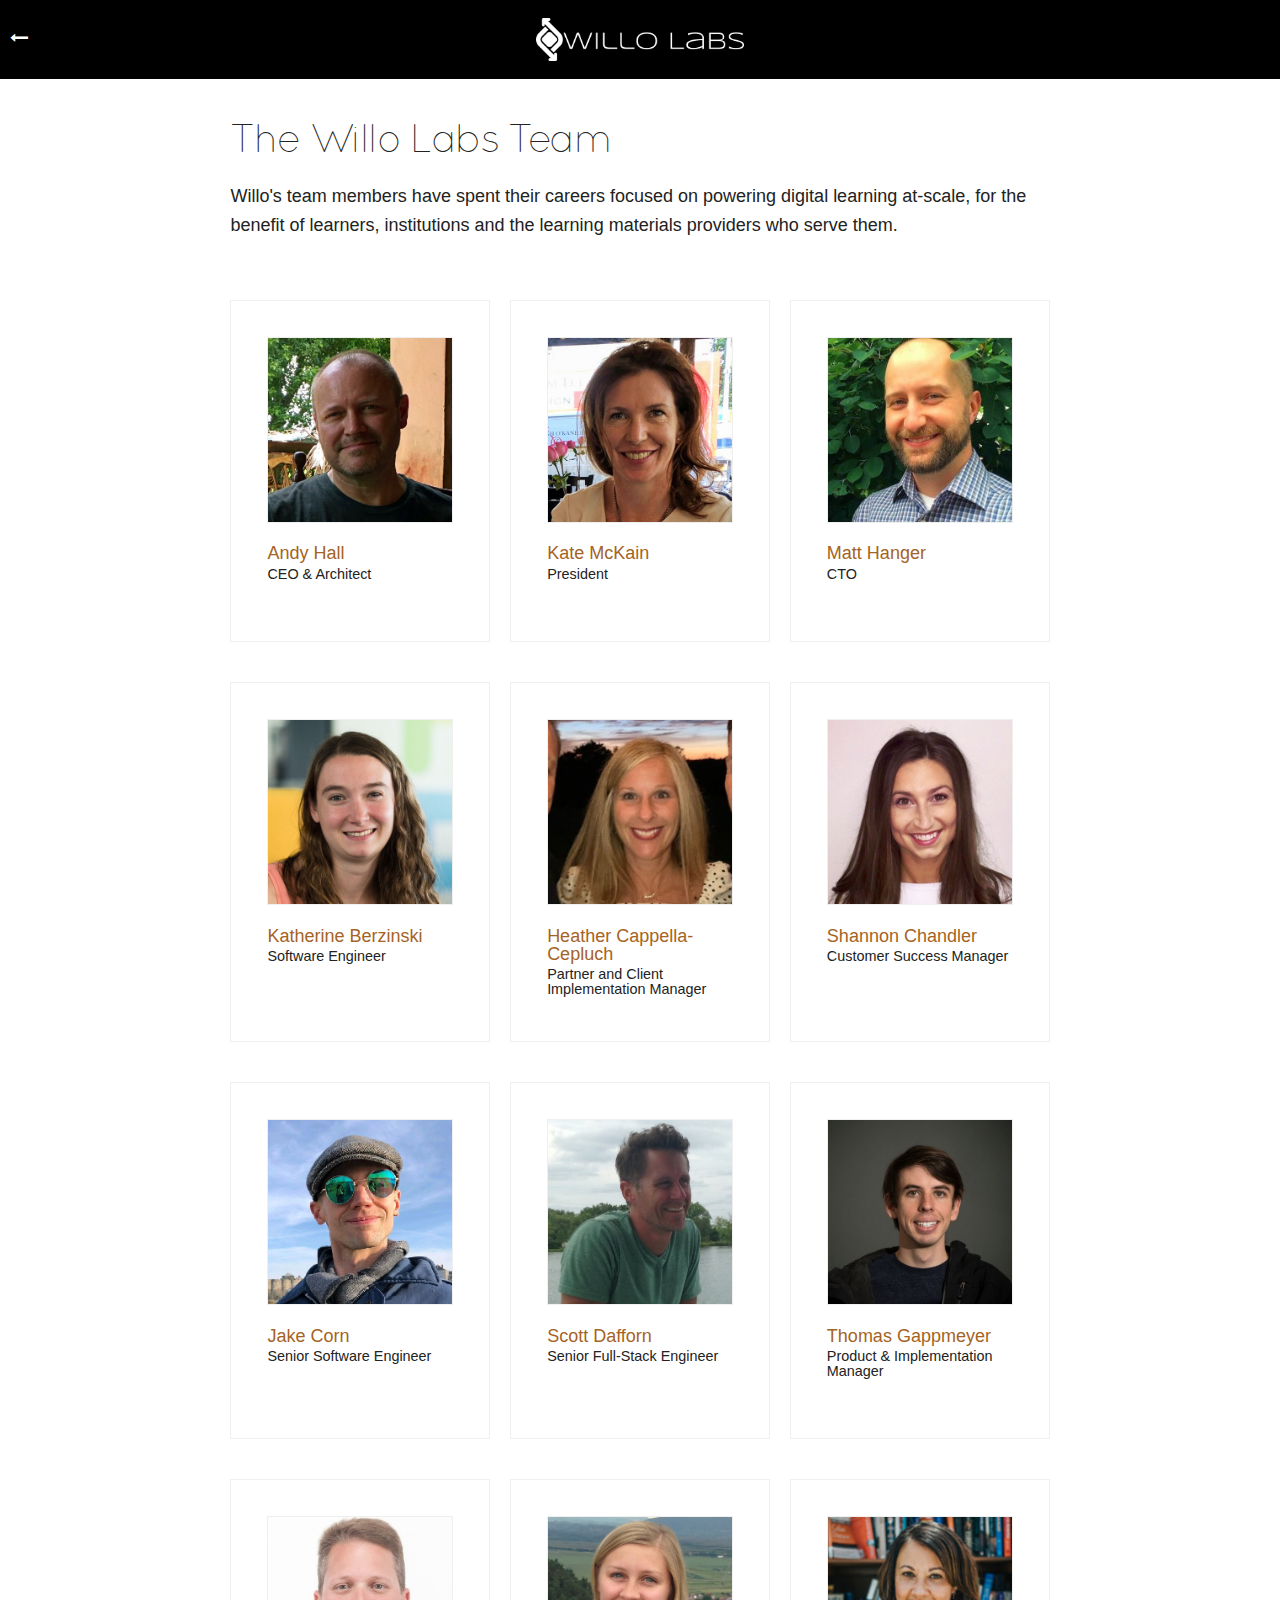
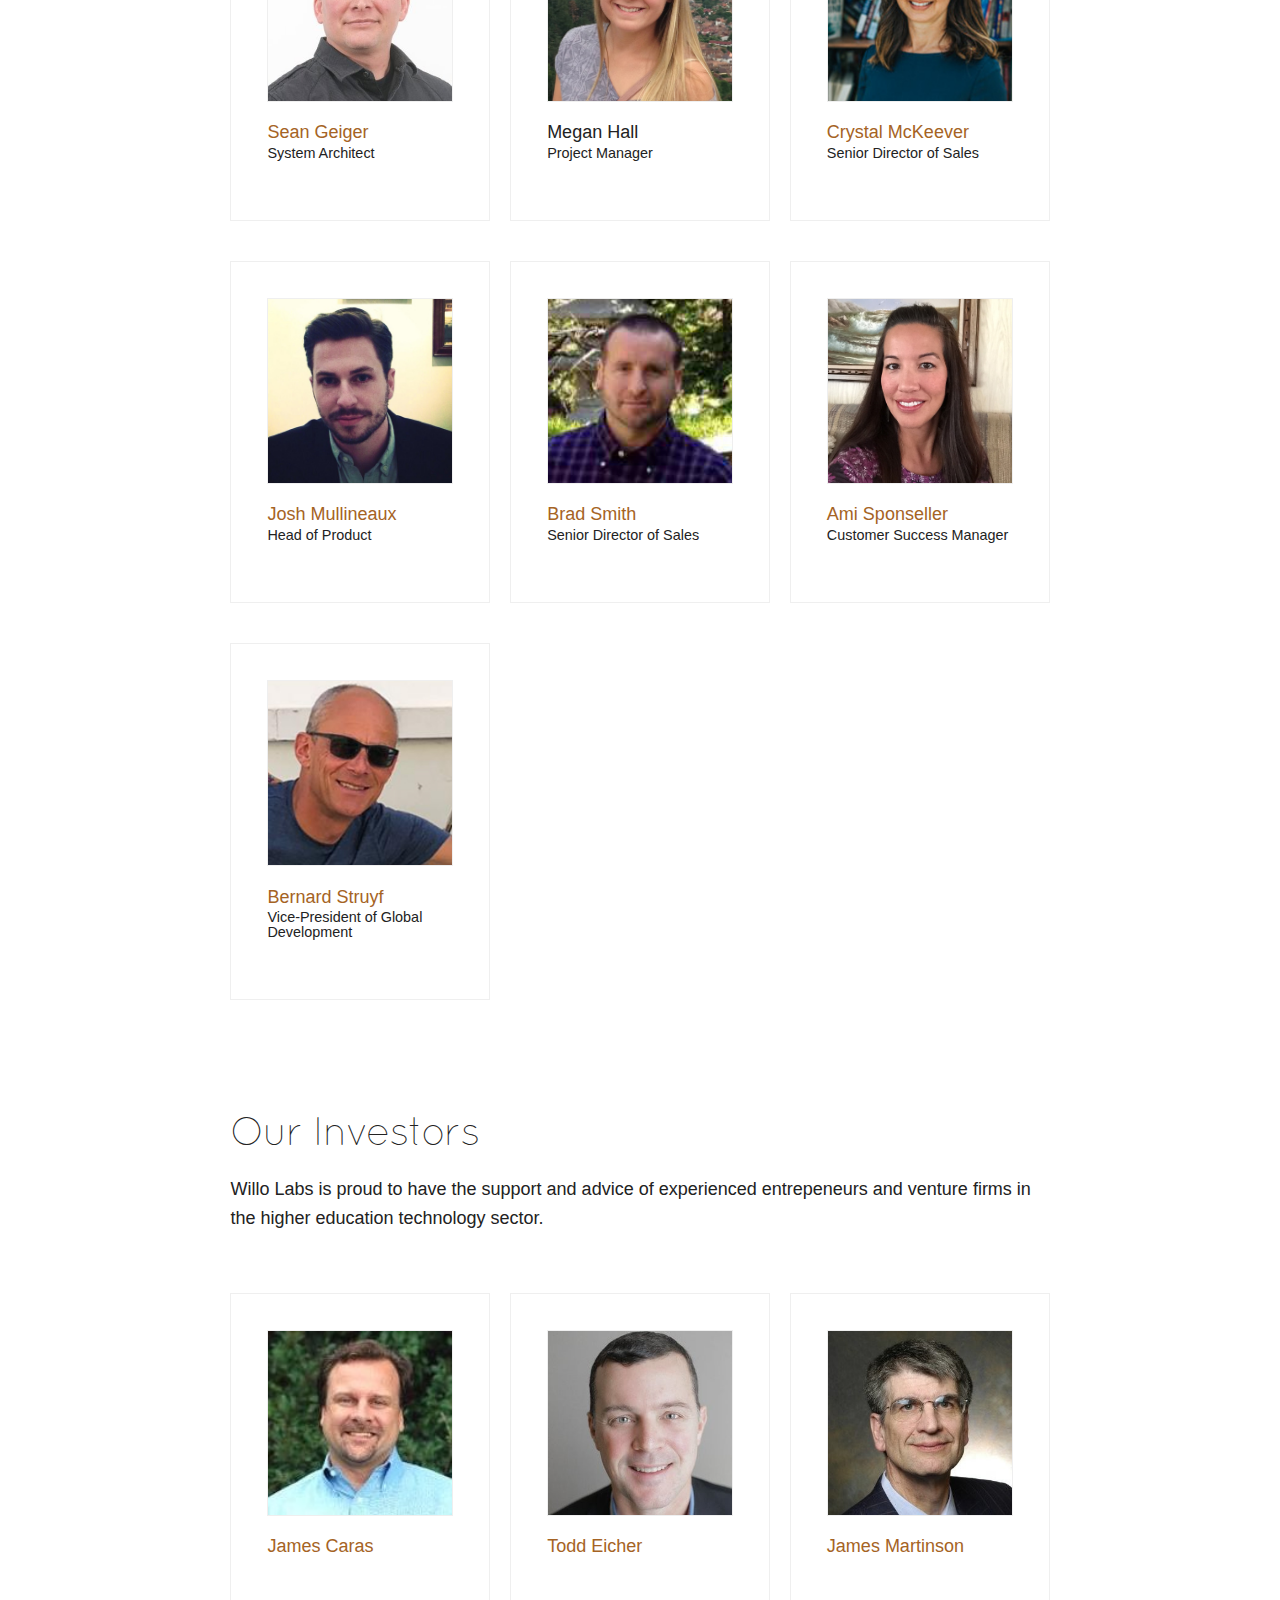
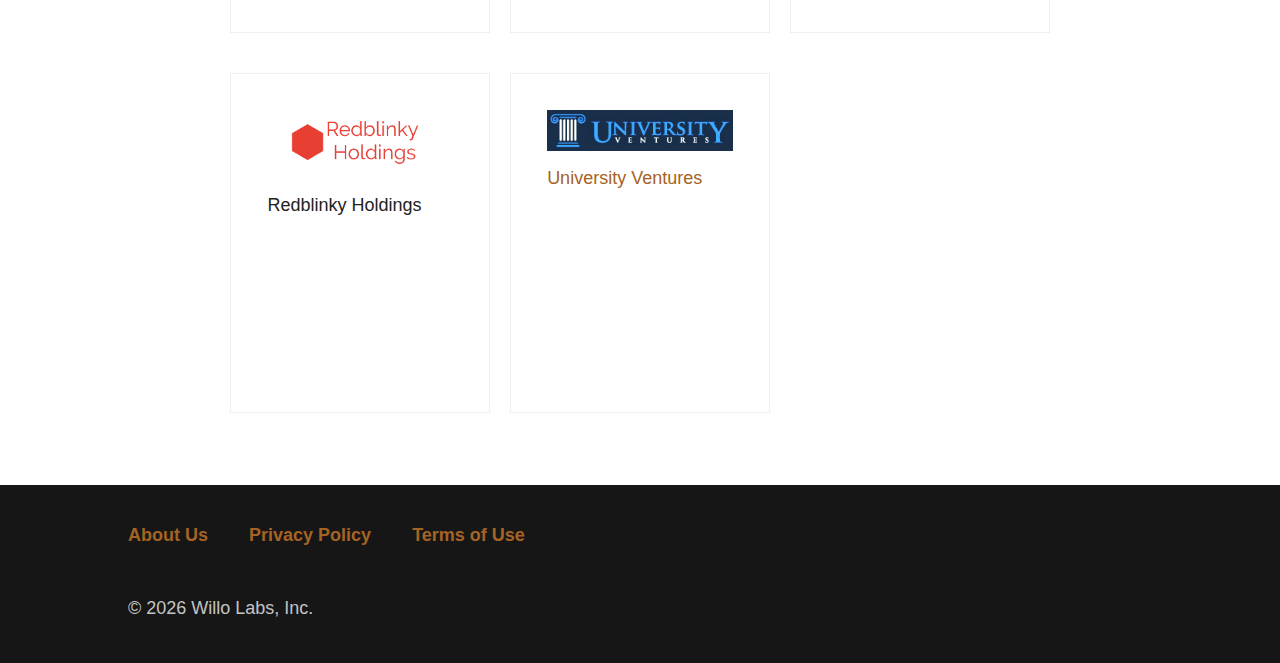
==== commit 52a9667e: "Adding HUbspot code snippet" ====
--- a/about.html
+++ b/about.html
@@ -74,6 +74,9 @@
         <script src="https://code.jquery.com/jquery-1.12.0.min.js"></script>
         <script type="text/javascript" src="assets/js/main.js"></script>
 		<script type="text/javascript" src="assets/js/team.js"></script>
+        <!-- Start of HubSpot Embed Code -->
+            <script type="text/javascript" id="hs-script-loader" async defer src="//js.hs-scripts.com/2870768.js"></script>
+        <!-- End of HubSpot Embed Code -->
     </body>
     <script>
   (function(i,s,o,g,r,a,m){i['GoogleAnalyticsObject']=r;i[r]=i[r]||function(){
--- a/assets/css/willoLabsStyles.css
+++ b/assets/css/willoLabsStyles.css
@@ -5,50 +5,42 @@
 /* https://color.adobe.com/create/color-wheel/?copy=true&base=2&rule=Triad&selected=0&name=Copy%20of%20Color%20Theme%203&mode=rgb&rgbvalues=0.07409638906657808,0.44,0.10831399453733544,0.21553184252493365,0.14699917635939672,0.39901960784313717,0.09367717136297188,0.3490196078431372,0.11755560953725377,0.5490196078431372,0.3142024124606951,0.09245538742710274,0.6490196078431372,0.38812211867304613,0.14174645624348184&swatchOrder=0,1,2,3,4 */
 @font-face {
   font-family: FontAwesome;
-  src: url("../font-awesome/fonts/fontawesome-webfont.woff") format("woff");
-}
+  src: url("../font-awesome/fonts/fontawesome-webfont.woff") format("woff"); }
 @font-face {
-  font-family: "quicksanddash";
+  font-family: 'quicksanddash';
   src: url("../fonts/quicksand/quicksand_dash-webfont.woff2") format("woff2"), url("../fonts/quicksand/quicksand_dash-webfont.woff") format("woff");
   font-weight: normal;
-  font-style: normal;
-}
+  font-style: normal; }
 @font-face {
-  font-family: "quicksandbold";
+  font-family: 'quicksandbold';
   src: url("../fonts/quicksand/quicksand-bold-webfont.woff2") format("woff2"), url("../fonts/quicksand/quicksand-bold-webfont.woff") format("woff");
   font-weight: normal;
-  font-style: normal;
-}
+  font-style: normal; }
 @font-face {
-  font-family: "quicksandbold_italic";
+  font-family: 'quicksandbold_italic';
   src: url("../fonts/quicksand/quicksand-bolditalic-webfont.woff2") format("woff2"), url("../fonts/quicksand/quicksand-bolditalic-webfont.woff") format("woff");
   font-weight: normal;
-  font-style: normal;
-}
+  font-style: normal; }
 @font-face {
-  font-family: "quicksanditalic";
+  font-family: 'quicksanditalic';
   src: url("../fonts/quicksand/quicksand-italic-webfont.woff2") format("woff2"), url("../fonts/quicksand/quicksand-italic-webfont.woff") format("woff");
   font-weight: normal;
-  font-style: normal;
-}
+  font-style: normal; }
 @font-face {
-  font-family: "quicksandlight";
+  font-family: 'quicksandlight';
   src: url("../fonts/quicksand/quicksand-light-webfont.woff2") format("woff2"), url("../fonts/quicksand/quicksand-light-webfont.woff") format("woff");
   font-weight: normal;
-  font-style: normal;
-}
+  font-style: normal; }
 @font-face {
-  font-family: "quicksandlight_italic";
+  font-family: 'quicksandlight_italic';
   src: url("../fonts/quicksand/quicksand-lightitalic-webfont.woff2") format("woff2"), url("../fonts/quicksand/quicksand-lightitalic-webfont.woff") format("woff");
   font-weight: normal;
-  font-style: normal;
-}
+  font-style: normal; }
 @font-face {
-  font-family: "quicksandregular";
+  font-family: 'quicksandregular';
   src: url("../fonts/quicksand/quicksand-regular-webfont.woff2") format("woff2"), url("../fonts/quicksand/quicksand-regular-webfont.woff") format("woff");
   font-weight: normal;
-  font-style: normal;
-}
+  font-style: normal; }
 /************************/
 /* WilloLabs Mixins     */
 /************************/
@@ -60,66 +52,54 @@
   width: 100%;
   z-index: 10000;
   margin: 0;
-  padding: 0;
-}
-#alert-banner .alert-banner-button-container {
-  background: #13701C;
-  width: 100%;
-  margin: 0;
-  padding: 1em 2em;
-  position: relative;
-  text-align: center;
-}
-#alert-banner .alert-banner-button-container a.accordion-alert-button,
-#alert-banner .alert-banner-button-container a.accordion-alert-button:link,
-#alert-banner .alert-banner-button-container a.accordion-alert-button:visited {
-  border: none;
-  color: #FFF;
-  padding: 0.5em;
-  margin: 0;
-  white-space: normal;
-  text-decoration: underline;
-  text-decoration-style: solid;
-  text-transform: initial;
-  line-height: 1.4;
-  font-size: 1.2em;
-}
-#alert-banner .alert-banner-button-container a.accordion-alert-button:hover,
-#alert-banner .alert-banner-button-container a.accordion-alert-button:focus,
-#alert-banner .alert-banner-button-container a.accordion-alert-button:active {
-  text-decoration: none;
-}
-#alert-banner .alert-banner-button-container .accordion-direction {
-  margin-left: 1em;
-}
-#alert-banner .alert-banner-button-container .accordion-direction .accordion-direction-icon.expand {
-  transform: rotate(180deg);
-}
-#alert-banner .alert-banner-button-container:hover {
-  background: #1a9c27;
-}
-#alert-banner #alert-body {
-  margin: 0 auto;
-  min-width: 320px;
-  padding: 2em 10%;
-  position: relative;
-  text-align: left;
-  background: #FFF;
-}
-#alert-banner #alert-body h1 {
-  font-size: 1.8em;
-  margin-bottom: 0.3em;
-}
-#alert-banner #alert-body .teaser {
-  font-size: 1.2em;
-}
-#alert-banner #alert-body ol, #alert-banner #alert-body ul {
-  margin-left: 2em;
-}
-#alert-banner #alert-body .disclaimer {
-  font-size: 0.8em;
-  text-align: right;
-}
+  padding: 0; }
+  #alert-banner .alert-banner-button-container {
+    background: #13701C;
+    width: 100%;
+    margin: 0;
+    padding: 1em 2em;
+    position: relative;
+    text-align: center; }
+    #alert-banner .alert-banner-button-container a.accordion-alert-button,
+    #alert-banner .alert-banner-button-container a.accordion-alert-button:link,
+    #alert-banner .alert-banner-button-container a.accordion-alert-button:visited {
+      border: none;
+      color: #FFF;
+      padding: .5em;
+      margin: 0;
+      white-space: normal;
+      text-decoration: underline;
+      text-decoration-style: solid;
+      text-transform: initial;
+      line-height: 1.4;
+      font-size: 1.2em; }
+    #alert-banner .alert-banner-button-container a.accordion-alert-button:hover,
+    #alert-banner .alert-banner-button-container a.accordion-alert-button:focus,
+    #alert-banner .alert-banner-button-container a.accordion-alert-button:active {
+      text-decoration: none; }
+    #alert-banner .alert-banner-button-container .accordion-direction {
+      margin-left: 1em; }
+      #alert-banner .alert-banner-button-container .accordion-direction .accordion-direction-icon.expand {
+        transform: rotate(180deg); }
+  #alert-banner .alert-banner-button-container:hover {
+    background: #1a9c27; }
+  #alert-banner #alert-body {
+    margin: 0 auto;
+    min-width: 320px;
+    padding: 2em 10%;
+    position: relative;
+    text-align: left;
+    background: #FFF; }
+    #alert-banner #alert-body h1 {
+      font-size: 1.8em;
+      margin-bottom: .3em; }
+    #alert-banner #alert-body .teaser {
+      font-size: 1.2em; }
+    #alert-banner #alert-body ol, #alert-banner #alert-body ul {
+      margin-left: 2em; }
+    #alert-banner #alert-body .disclaimer {
+      font-size: .8em;
+      text-align: right; }
 
 #header {
   background-color: rgba(0, 0, 0, 0.75);
@@ -128,93 +108,74 @@
   left: 0;
   padding: 2em 1%;
   z-index: 1000;
-  width: 100%;
-}
-#header #brandLogo {
-  display: block;
-  font-size: 2em;
-  line-height: 1;
-  margin: 0;
-  padding: 0;
-  text-shadow: 0 0px 10px rgba(0, 0, 0, 0.95);
-  text-shadow: 0 0px 10px rgba(0, 0, 0, 0.5);
-  white-space: nowrap;
-  color: #FFF;
-}
-#header #brandLogo img {
-  height: 1.2em;
-  width: auto;
-}
-#header .demo {
-  white-space: nowrap;
-}
-#header .demo a:link, #header .demo a:visited {
-  color: #A56324;
-}
-#header .demo a:hover, #header .demo a:focus {
-  color: #FFF;
-}
-#header .demo a:active {
-  color: #e6e6e6;
-  border-color: #e6e6e6;
-}
+  width: 100%; }
+  #header #brandLogo {
+    display: block;
+    font-size: 2em;
+    line-height: 1;
+    margin: 0;
+    padding: 0;
+    text-shadow: 0 0px 10px rgba(0, 0, 0, 0.95);
+    text-shadow: 0 0px 10px rgba(0, 0, 0, 0.5);
+    white-space: nowrap;
+    color: #FFF; }
+    #header #brandLogo img {
+      height: 1.2em;
+      width: auto; }
+  #header .demo {
+    white-space: nowrap; }
+    #header .demo a:link, #header .demo a:visited {
+      color: #A56324; }
+    #header .demo a:hover, #header .demo a:focus {
+      color: #FFF; }
+    #header .demo a:active {
+      color: #e6e6e6;
+      border-color: #e6e6e6; }
 
 #navigation {
   position: relative;
-  text-align: left;
-}
-#navigation .hamburger {
-  display: none;
-}
-#navigation ul {
-  margin: 0 auto;
-  padding: 0;
-  width: 100%;
-  white-space: nowrap;
-}
-#navigation ul li {
-  display: inline-block;
-  font-size: 1em;
-  margin-right: 40px;
-  text-align: center;
-  position: relative;
-  white-space: nowrap;
-}
-#navigation ul li:last-child {
-  margin-right: 0;
-}
-#navigation ul li a, #navigation ul li a:link, #navigation ul li a:visited {
-  color: #FFF;
-  padding-bottom: 0.5em;
-}
-#navigation ul li a.current, #navigation ul li a:link.current, #navigation ul li a:visited.current {
-  color: #999;
-}
-#navigation ul li a:hover, #navigation ul li a:active, #navigation ul li a:focus {
-  text-shadow: 0 0 20px rgba(88, 172, 88, 0.4);
-  border-bottom: 2px solid rgba(255, 255, 255, 0.5);
-}
-#navigation ul li ul {
-  position: absolute;
-  display: none;
-  width: inherit;
-}
-#navigation ul li.has-popup > a:hover, #navigation ul li.has-popup > a:active, #navigation ul li.has-popup > a:focus {
-  text-shadow: 0 0 20px rgba(88, 172, 88, 0.4);
-  border-bottom: 0px;
-}
-#navigation ul li.has-popup:hover ul,
-#navigation ul li.has-popup:focus ul {
-  display: block;
-  background-color: rgba(0, 0, 0, 0.75);
-}
-#navigation ul li.has-popup:hover ul li,
-#navigation ul li.has-popup:focus ul li {
-  display: block;
-  width: 100%;
-  text-align: left;
-  padding: 5px;
-}
+  text-align: left; }
+  #navigation .hamburger {
+    display: none; }
+  #navigation ul {
+    margin: 0 auto;
+    padding: 0;
+    width: 100%;
+    white-space: nowrap; }
+    #navigation ul li {
+      display: inline-block;
+      font-size: 1em;
+      margin-right: 40px;
+      text-align: center;
+      position: relative;
+      white-space: nowrap; }
+      #navigation ul li:last-child {
+        margin-right: 0; }
+      #navigation ul li a, #navigation ul li a:link, #navigation ul li a:visited {
+        color: #FFF;
+        padding-bottom: .5em; }
+        #navigation ul li a.current, #navigation ul li a:link.current, #navigation ul li a:visited.current {
+          color: #999; }
+      #navigation ul li a:hover, #navigation ul li a:active, #navigation ul li a:focus {
+        text-shadow: 0 0 20px rgba(88, 172, 88, 0.4);
+        border-bottom: 2px solid rgba(255, 255, 255, 0.5); }
+      #navigation ul li ul {
+        position: absolute;
+        display: none;
+        width: inherit; }
+    #navigation ul li.has-popup > a:hover, #navigation ul li.has-popup > a:active, #navigation ul li.has-popup > a:focus {
+      text-shadow: 0 0 20px rgba(88, 172, 88, 0.4);
+      border-bottom: 0px; }
+    #navigation ul li.has-popup:hover ul,
+    #navigation ul li.has-popup:focus ul {
+      display: block;
+      background-color: rgba(0, 0, 0, 0.75); }
+      #navigation ul li.has-popup:hover ul li,
+      #navigation ul li.has-popup:focus ul li {
+        display: block;
+        width: 100%;
+        text-align: left;
+        padding: 5px; }
 
 .slide {
   transform: translateX(240px);
@@ -223,53 +184,42 @@
   -o-transform: translateX(240px);
   /** Opera **/
   -moz-transform: translate(240px);
-  /** Firefox **/
-}
+  /** Firefox **/ }
 
 #navigation.collapsed {
   position: absolute;
   top: 2em;
   left: 10px;
-  display: block;
-}
-#navigation.collapsed .hamburger {
-  display: block;
-  font-size: 1.7em;
-  line-height: 1.5em;
-}
-#navigation.collapsed .hamburger a, #navigation.collapsed .hamburger a:link, #navigation.collapsed .hamburger a:visited {
-  color: #FFF;
-}
-#navigation.collapsed .hamburger a:active, #navigation.collapsed .hamburger a:hover, #navigation.collapsed .hamburger a:focus {
-  color: #e6e6e6;
-}
-#navigation.collapsed ul.main-menu {
-  display: none;
-}
-#navigation.collapsed ul.main-menu.sidebar {
-  display: block;
-  position: absolute;
-  top: 0;
-  left: -220px;
-}
-#navigation.collapsed ul.main-menu.sidebar li {
-  display: block;
-  text-align: left;
-}
-#navigation.collapsed ul.main-menu.sidebar li.has-popup {
-  margin-bottom: 1.5em;
-}
-#navigation.collapsed ul.main-menu.sidebar li.has-popup ul {
-  display: block;
-  position: relative;
-  margin-left: 0.5em;
-  margin-top: 0.5em;
-  background-color: rgba(0, 0, 0, 0);
-  padding: 0;
-}
-#navigation.collapsed ul.main-menu.sidebar li.has-popup ul li {
-  padding: 0;
-}
+  display: block; }
+  #navigation.collapsed .hamburger {
+    display: block;
+    font-size: 1.7em;
+    line-height: 1.5em; }
+    #navigation.collapsed .hamburger a, #navigation.collapsed .hamburger a:link, #navigation.collapsed .hamburger a:visited {
+      color: #FFF; }
+    #navigation.collapsed .hamburger a:active, #navigation.collapsed .hamburger a:hover, #navigation.collapsed .hamburger a:focus {
+      color: #e6e6e6; }
+  #navigation.collapsed ul.main-menu {
+    display: none; }
+  #navigation.collapsed ul.main-menu.sidebar {
+    display: block;
+    position: absolute;
+    top: 0;
+    left: -220px; }
+    #navigation.collapsed ul.main-menu.sidebar li {
+      display: block;
+      text-align: left; }
+      #navigation.collapsed ul.main-menu.sidebar li.has-popup {
+        margin-bottom: 1.5em; }
+      #navigation.collapsed ul.main-menu.sidebar li.has-popup ul {
+        display: block;
+        position: relative;
+        margin-left: .5em;
+        margin-top: .5em;
+        background-color: rgba(0, 0, 0, 0);
+        padding: 0; }
+        #navigation.collapsed ul.main-menu.sidebar li.has-popup ul li {
+          padding: 0; }
 
 /* Value Diagram Navigation */
 .diagram .arrow {
@@ -278,8 +228,7 @@
   vertical-align: middle;
   width: 100px;
   border: 1px solid red;
-  float: left;
-}
+  float: left; }
 
 /* Backgrounds */
 #home {
@@ -287,219 +236,190 @@
   -webkit-background-size: cover;
   -moz-background-size: cover;
   -o-background-size: cover;
-  background-size: cover;
-}
+  background-size: cover; }
 
 #institutions {
   background: linear-gradient(rgba(19, 112, 28, 0.5), rgba(19, 112, 28, 0.5)), url(../img/background/covers/china_2400.jpg) no-repeat center center fixed;
   -webkit-background-size: cover;
   -moz-background-size: cover;
   -o-background-size: cover;
-  background-size: cover;
-}
+  background-size: cover; }
 
 #providers {
   background: linear-gradient(rgba(54, 37, 100, 0.5), rgba(54, 37, 100, 0.5)), url(../img/background/covers/old-willow_2400.jpg) no-repeat center center fixed;
   -webkit-background-size: cover;
   -moz-background-size: cover;
   -o-background-size: cover;
-  background-size: cover;
-}
+  background-size: cover; }
 
 #collegeRetailers {
   background: linear-gradient(rgba(140, 80, 24, 0.5), rgba(140, 80, 24, 0.5)), url(../img/background/covers/weeping-willow_2400.jpg) no-repeat center center fixed;
   -webkit-background-size: cover;
   -moz-background-size: cover;
   -o-background-size: cover;
-  background-size: cover;
-}
+  background-size: cover; }
 
 #contact {
   background: linear-gradient(rgba(19, 112, 28, 0.5), rgba(19, 112, 28, 0.5)), url(../img/background/covers/bridge_2400.jpg) no-repeat center center fixed;
   -webkit-background-size: cover;
   -moz-background-size: cover;
   -o-background-size: cover;
-  background-size: cover;
-}
+  background-size: cover; }
 
 /* Forms */
-input[type=text], input[type=email], select, textarea {
-  width: 100%;
-}
+input[type="text"], input[type="email"], select, textarea {
+  width: 100%; }
 
 textarea {
-  min-height: 8em;
-}
+  min-height: 8em; }
+
+.helpText {
+  margin-top: -1em; }
 
 /* Background image definitions for ID Cards */
+#idCardBerzinskiKatherine .idImage {
+  background-image: url("../img/team/berzinski_katherine.jpg"); }
+
+#idCardCornJake .idImage {
+  background-image: url("../img/team/corn_jake.jpg"); }
+
+#idCardChandlerShannon .idImage {
+  background-image: url("../img/team/chandler_shannon.jpg"); }
+
 #idCardDaffornScott .idImage {
-  background-image: url("../img/team/dafforn_scott.jpg");
-}
+  background-image: url("../img/team/dafforn_scott.jpg"); }
 
 #idCardGappmeyerThomas .idImage {
-  background-image: url("../img/team/gappmeyer_thomas.jpg");
-}
+  background-image: url("../img/team/gappmeyer_thomas.jpg"); }
 
 #idCardGeigerSean .idImage {
-  background-image: url("../img/team/geiger_sean.jpg");
-}
+  background-image: url("../img/team/geiger_sean.jpg"); }
 
 #idCardHallAndy .idImage {
-  background-image: url("../img/team/hall_andy.jpg");
-}
+  background-image: url("../img/team/hall_andy.jpg"); }
 
 #idCardHallMegan .idImage {
-  background-image: url("../img/team/hall_megan.jpg");
-}
+  background-image: url("../img/team/hall_megan.jpg"); }
 
 #idCardHangerMatt .idImage {
-  background-image: url("../img/team/hanger_matt.jpg");
-}
+  background-image: url("../img/team/hanger_matt.jpg"); }
 
 #idCardMcKainKate .idImage {
-  background-image: url("../img/team/mckain_kate.jpg");
-}
-
-#idCardPorterButchW .idImage {
-  background-image: url("../img/team/porter_w_butch.jpg");
-}
+  background-image: url("../img/team/mckain_kate.jpg"); }
 
 #idCardSmithBrad .idImage {
-  background-image: url("../img/team/smith_brad.jpg");
-}
+  background-image: url("../img/team/smith_brad.jpg"); }
 
 #idCardSponsellerAmi .idImage {
-  background-image: url("../img/team/sponseller_ami.jpg");
-}
+  background-image: url("../img/team/sponseller_ami.jpg"); }
 
 #idCardStruyfBernard .idImage {
-  background-image: url("../img/team/struyf_bernard.jpg");
-}
+  background-image: url("../img/team/struyf_bernard.jpg"); }
+
+#idCardMullineauxJosh .idImage {
+  background-image: url("../img/team/mullineaux_josh.jpg"); }
+
+#idCardCappellaCepluchHeather .idImage {
+  background-image: url("../img/team/cappella_cepluch_heather.jpg"); }
+
+#idCardMcKeeverCrystal .idImage {
+  background-image: url("../img/team/mckeever_crystal.jpg"); }
 
 /* New team grid */
 .team-grid {
   display: grid;
   grid-template-columns: repeat(auto-fill, minmax(200px, 1fr));
   grid-template-rows: 1fr;
-  gap: 40px 20px;
-}
+  gap: 40px 20px; }
 
 /* Background image definitions for ID Cards */
 #idCardCarasJames .idImage {
-  background-image: url("../img/investors/caras_james.jpg");
-}
+  background-image: url("../img/investors/caras_james.jpg"); }
 
 #idCardEicherTodd .idImage {
-  background-image: url("../img/investors/eicher_todd.jpg");
-}
+  background-image: url("../img/investors/eicher_todd.jpg"); }
 
 #idCardMartinsonJames .idImage {
-  background-image: url("../img/investors/martinson_james.jpg");
-}
+  background-image: url("../img/investors/martinson_james.jpg"); }
 
 #idCardMartinsonJames .idImage {
-  background-image: url("../img/investors/martinson_james.jpg");
-}
+  background-image: url("../img/investors/martinson_james.jpg"); }
 
 #idCardRedblinky img {
   width: 100%;
-  margin-bottom: 1em;
-}
+  margin-bottom: 1em; }
 
 #idCardUniversityVentures img {
   width: 100%;
-  margin-bottom: 1em;
-}
+  margin-bottom: 1em; }
 
 /* Background image definitions for ID Cards */
 #idCardSaintLeoUniversity .idImage {
-  background-image: url("../img/partners_college/St Leo Logo.png");
-}
+  background-image: url("../img/partners_college/St Leo Logo.png"); }
 
 #idCardCamosun .idImage {
-  background-image: url("../img/partners_college/Camosun Logo.jpeg");
-}
+  background-image: url("../img/partners_college/Camosun Logo.jpeg"); }
 
 #idCardLangaraCollege .idImage {
-  background-image: url("../img/partners_college/Langara Logo.png");
-}
+  background-image: url("../img/partners_college/Langara Logo.png"); }
 
 #idCardCaplianoUniversity .idImage {
-  background-image: url("../img/partners_college/Capilano Logo.jpeg");
-}
+  background-image: url("../img/partners_college/Capilano Logo.jpeg"); }
 
 #idCardUniversityLethbridge .idImage {
-  background-image: url("../img/partners_college/Lethbridge Logo.png");
-}
+  background-image: url("../img/partners_college/Lethbridge Logo.png"); }
 
 /* Background image definitions for ID Cards */
 #idCardPanOpen .idImage {
-  background-image: url("../img/partners_industry/Pan Open Logo.png");
-}
+  background-image: url("../img/partners_industry/Pan Open Logo.png"); }
 
 #idCardPearson .idImage {
-  background-image: url("../img/partners_industry/Pearson Logo.png");
-}
+  background-image: url("../img/partners_industry/Pearson Logo.png"); }
 
 #idCardCarnegieLearning .idImage {
-  background-image: url("../img/partners_industry/Carnegie Logo.png");
-}
+  background-image: url("../img/partners_industry/Carnegie Logo.png"); }
 
 #idCardBibliotech .idImage {
-  background-image: url("../img/partners_industry/Bibliotech Logo.png");
-}
+  background-image: url("../img/partners_industry/Bibliotech Logo.png"); }
 
 #idCardTexidium .idImage {
-  background-image: url("../img/partners_industry/Texidium Logo.png");
-}
+  background-image: url("../img/partners_industry/Texidium Logo.png"); }
 
 #idCardAmplifier .idImage {
-  background-image: url("../img/partners_industry/Amp Logo.png");
-}
+  background-image: url("../img/partners_industry/Amp Logo.png"); }
 
 #idCardCatalystEducation .idImage {
-  background-image: url("../img/partners_industry/Catalyst Logo.png");
-}
+  background-image: url("../img/partners_industry/Catalyst Logo.png"); }
 
 #idCardSchoology .idImage {
-  background-image: url("../img/partners_industry/Schoology Logo.png");
-}
+  background-image: url("../img/partners_industry/Schoology Logo.png"); }
 
 #idCardD2L .idImage {
-  background-image: url("../img/partners_industry/D2L Logo.png");
-}
+  background-image: url("../img/partners_industry/D2L Logo.png"); }
 
 #idCardCanvas .idImage {
-  background-image: url("../img/partners_industry/Canvas Logo.jpeg");
-}
+  background-image: url("../img/partners_industry/Canvas Logo.jpeg"); }
 
 #idCardBlackboard .idImage {
-  background-image: url("../img/partners_industry/Blackboard Logo.jpeg");
-}
+  background-image: url("../img/partners_industry/Blackboard Logo.jpeg"); }
 
 #idCardMoodle .idImage {
-  background-image: url("../img/partners_industry/Moodle Logo.png");
-}
+  background-image: url("../img/partners_industry/Moodle Logo.png"); }
 
 #idCardAPA .idImage {
-  background-image: url("../img/partners_industry/APA Logo.png");
-}
+  background-image: url("../img/partners_industry/APA Logo.png"); }
 
 #idCardNelson .idImage {
-  background-image: url("../img/partners_industry/Nelson Logo.png");
-}
+  background-image: url("../img/partners_industry/Nelson Logo.png"); }
 
 #idCardNebraskaRatex .idImage {
-  background-image: url("../img/partners_industry/Nebraska Logo.png");
-}
+  background-image: url("../img/partners_industry/Nebraska Logo.png"); }
 
 #idCardICBA .idImage {
-  background-image: url("../img/partners_industry/ICBA Logo.png");
-}
+  background-image: url("../img/partners_industry/ICBA Logo.png"); }
 
 #idCardNACS .idImage {
-  background-image: url("../img/partners_industry/NACS Logo.jpeg");
-}
+  background-image: url("../img/partners_industry/NACS Logo.jpeg"); }
 
 #about .catalog {
   display: grid;
@@ -513,242 +433,187 @@
   max-width: 960px;
   margin: 0 auto;
   padding: 0;
-  box-sizing: border-box;
-}
-#about .catalog #apa_001.card,
-#about .catalog #nbc_001.card {
-  grid-column: span 2;
-}
-#about .catalog a.card,
-#about .catalog a:link.card,
-#about .catalog a:visited.card {
-  padding: 12px;
-  box-sizing: border-box;
-  text-decoration: none;
-  background: #FFF;
-}
-#about .catalog a.card h3,
-#about .catalog a:link.card h3,
-#about .catalog a:visited.card h3 {
-  margin-top: 0;
-  text-decoration: none;
-}
-#about .catalog a.card p,
-#about .catalog a:link.card p,
-#about .catalog a:visited.card p {
-  text-decoration: none;
-}
-#about .catalog a.card img,
-#about .catalog a:link.card img,
-#about .catalog a:visited.card img {
-  max-width: 100%;
-  margin: 0 auto;
-  align-self: center;
-}
-#about .catalog a.card:hover,
-#about .catalog a.card:active,
-#about .catalog a.card:focus {
-  box-shadow: 0px 0px 12px #cecece;
-  text-decoration: none;
-}
+  box-sizing: border-box; }
+  #about .catalog #apa_001.card,
+  #about .catalog #nbc_001.card {
+    grid-column: span 2; }
+  #about .catalog a.card,
+  #about .catalog a:link.card,
+  #about .catalog a:visited.card {
+    padding: 12px;
+    box-sizing: border-box;
+    text-decoration: none;
+    background: #FFF; }
+    #about .catalog a.card h3,
+    #about .catalog a:link.card h3,
+    #about .catalog a:visited.card h3 {
+      margin-top: 0;
+      text-decoration: none; }
+    #about .catalog a.card p,
+    #about .catalog a:link.card p,
+    #about .catalog a:visited.card p {
+      text-decoration: none; }
+    #about .catalog a.card img,
+    #about .catalog a:link.card img,
+    #about .catalog a:visited.card img {
+      max-width: 100%;
+      margin: 0 auto;
+      align-self: center; }
+  #about .catalog a.card:hover,
+  #about .catalog a.card:active,
+  #about .catalog a.card:focus {
+    box-shadow: 0px 0px 12px #cecece;
+    text-decoration: none; }
 
 /* CSS Document */
 #content-news .release {
-  margin-bottom: 1.8em;
-}
-#content-news .release h2.news-headline {
-  margin-bottom: 0;
-  font-size: 1.2em;
-  font-family: "quicksandregular";
-}
-#content-news .release h2.news-headline a, #content-news .release h2.news-headline a:link, #content-news .release h2.news-headline a:visited {
-  color: #498DB3;
-}
-#content-news .release h2.news-headline a:hover, #content-news .release h2.news-headline a:active, #content-news .release h2.news-headline a:focus {
-  color: #498DB3;
-  text-decoration: underline;
-}
-#content-news .release .category {
-  margin-bottom: 0.25rem;
-  background-color: #13701C;
-  color: #FFF;
-  font-size: 1.2em;
-  padding: 2px 8px;
-  margin-bottom: 0.5em;
-  text-align: center;
-}
-#content-news .release .category p {
-  margin: 0;
-}
-#content-news .release .teaser {
-  margin-bottom: 0.2rem;
-  font-size: 1em;
-  color: #999;
-}
-#content-news .release .dateline {
-  margin-top: 0;
-  font-size: 0.8em;
-  color: #999;
-}
+  margin-bottom: 1.8em; }
+  #content-news .release h2.news-headline {
+    margin-bottom: 0;
+    font-size: 1.2em;
+    font-family: 'quicksandregular'; }
+    #content-news .release h2.news-headline a, #content-news .release h2.news-headline a:link, #content-news .release h2.news-headline a:visited {
+      color: #498DB3; }
+    #content-news .release h2.news-headline a:hover, #content-news .release h2.news-headline a:active, #content-news .release h2.news-headline a:focus {
+      color: #498DB3;
+      text-decoration: underline; }
+  #content-news .release .category {
+    margin-bottom: 0.25rem;
+    background-color: #13701C;
+    color: #FFF;
+    font-size: 1.2em;
+    padding: 2px 8px;
+    margin-bottom: 0.5em;
+    text-align: center; }
+    #content-news .release .category p {
+      margin: 0; }
+  #content-news .release .teaser {
+    margin-bottom: 0.2rem;
+    font-size: 1em;
+    color: #999; }
+  #content-news .release .dateline {
+    margin-top: 0;
+    font-size: .8em;
+    color: #999; }
 
 /* Smartphones (portrait and landscape) ----------- */
 @media only screen and (min-device-width: 320px) and (max-device-width: 480px) {
   /* Styles */
   .cover .column, .cover .columns {
     float: none;
-    position: relative;
-  }
+    position: relative; }
 
   #about .catalog {
-    width: 100%;
-  }
-}
+    width: 100%; } }
 /* Smartphones (landscape) ----------- */
 @media only screen and (min-width: 321px) {
   /* Styles */
   .cover .column, .cover .columns {
     float: none;
-    position: relative;
-  }
-}
+    position: relative; } }
 /* Smartphones (portrait) ----------- */
 @media only screen and (max-width: 320px) {
   /* Styles */
   .cover .column, .cover .columns {
     float: none;
-    position: relative;
-  }
-}
+    position: relative; } }
 /* iPads (portrait and landscape) ----------- */
 @media only screen and (min-device-width: 768px) and (max-device-width: 1024px) {
-  /* Styles */
-}
+  /* Styles */ }
 /* iPads (landscape) ----------- */
 @media only screen and (min-device-width: 768px) and (max-device-width: 1024px) and (orientation: landscape) {
-  /* Styles */
-}
+  /* Styles */ }
 /* iPads (portrait) ----------- */
 @media only screen and (min-device-width: 768px) and (max-device-width: 1024px) and (orientation: portrait) {
-  /* Styles */
-}
+  /* Styles */ }
 /**********
 iPad 3
 **********/
 @media only screen and (min-device-width: 768px) and (max-device-width: 1024px) and (orientation: landscape) and (-webkit-min-device-pixel-ratio: 2) {
-  /* Styles */
-}
+  /* Styles */ }
 @media only screen and (min-device-width: 768px) and (max-device-width: 1024px) and (orientation: portrait) and (-webkit-min-device-pixel-ratio: 2) {
-  /* Styles */
-}
+  /* Styles */ }
 /* Desktops and laptops ----------- */
 @media only screen and (min-width: 1224px) {
-  /* Styles */
-}
+  /* Styles */ }
 /* Large screens ----------- */
 @media only screen and (min-width: 1824px) {
-  /* Styles */
-}
+  /* Styles */ }
 /* iPhone 4 ----------- */
 @media only screen and (min-device-width: 320px) and (max-device-width: 480px) and (orientation: landscape) and (-webkit-min-device-pixel-ratio: 2) {
-  /* Styles */
-}
+  /* Styles */ }
 @media only screen and (min-device-width: 320px) and (max-device-width: 480px) and (orientation: portrait) and (-webkit-min-device-pixel-ratio: 2) {
-  /* Styles */
-}
+  /* Styles */ }
 /* iPhone 5 ----------- */
 @media only screen and (min-device-width: 320px) and (max-device-height: 568px) and (orientation: landscape) and (-webkit-device-pixel-ratio: 2) {
-  /* Styles */
-}
+  /* Styles */ }
 @media only screen and (min-device-width: 320px) and (max-device-height: 568px) and (orientation: portrait) and (-webkit-device-pixel-ratio: 2) {
-  /* Styles */
-}
+  /* Styles */ }
 /* iPhone 6 ----------- */
 @media only screen and (min-device-width: 375px) and (max-device-height: 667px) and (orientation: landscape) and (-webkit-device-pixel-ratio: 2) {
-  /* Styles */
-}
+  /* Styles */ }
 @media only screen and (min-device-width: 375px) and (max-device-height: 667px) and (orientation: portrait) and (-webkit-device-pixel-ratio: 2) {
-  /* Styles */
-}
+  /* Styles */ }
 /* iPhone 6+ ----------- */
 @media only screen and (min-device-width: 414px) and (max-device-height: 736px) and (orientation: landscape) and (-webkit-device-pixel-ratio: 2) {
-  /* Styles */
-}
+  /* Styles */ }
 @media only screen and (min-device-width: 414px) and (max-device-height: 736px) and (orientation: portrait) and (-webkit-device-pixel-ratio: 2) {
-  /* Styles */
-}
+  /* Styles */ }
 /* Samsung Galaxy S3 ----------- */
 @media only screen and (min-device-width: 320px) and (max-device-height: 640px) and (orientation: landscape) and (-webkit-device-pixel-ratio: 2) {
-  /* Styles */
-}
+  /* Styles */ }
 @media only screen and (min-device-width: 320px) and (max-device-height: 640px) and (orientation: portrait) and (-webkit-device-pixel-ratio: 2) {
-  /* Styles */
-}
+  /* Styles */ }
 /* Samsung Galaxy S4 ----------- */
 @media only screen and (min-device-width: 320px) and (max-device-height: 640px) and (orientation: landscape) and (-webkit-device-pixel-ratio: 3) {
-  /* Styles */
-}
+  /* Styles */ }
 @media only screen and (min-device-width: 320px) and (max-device-height: 640px) and (orientation: portrait) and (-webkit-device-pixel-ratio: 3) {
-  /* Styles */
-}
+  /* Styles */ }
 /* Samsung Galaxy S5 ----------- */
 @media only screen and (min-device-width: 360px) and (max-device-height: 640px) and (orientation: landscape) and (-webkit-device-pixel-ratio: 3) {
-  /* Styles */
-}
+  /* Styles */ }
 @media only screen and (min-device-width: 360px) and (max-device-height: 640px) and (orientation: portrait) and (-webkit-device-pixel-ratio: 3) {
-  /* Styles */
-}
+  /* Styles */ }
 /* Other breakpoints ----------- */
 @media only screen and (max-width: 800px) {
   #header .columns {
     display: block;
     float: none;
     text-align: center;
-    width: 100%;
-  }
-  #header .columns #brandLogo {
-    margin: 0 auto 0.5em auto;
-  }
-  #header .columns #navigation {
-    text-align: center;
-  }
+    width: 100%; }
+    #header .columns #brandLogo {
+      margin: 0 auto .5em auto; }
+    #header .columns #navigation {
+      text-align: center; }
 
   #home .introduction.default {
-    margin: 15% auto;
-  }
+    margin: 15% auto; }
 
   #about .catalog {
     grid-column-gap: 20px;
-    grid-template-columns: repeat(3, 1fr);
-  }
-  #about .catalog #apa_001.card {
-    grid-column: span 3;
-  }
-}
+    grid-template-columns: repeat(3, 1fr); }
+    #about .catalog #apa_001.card {
+      grid-column: span 3; } }
 @media only screen and (max-width: 600px) {
   #navigation ul li {
-    margin-right: 30px;
-  }
+    margin-right: 30px; }
 
   #about .catalog {
     grid-column-gap: 20px;
-    grid-template-columns: repeat(2, 1fr);
-  }
-}
+    grid-template-columns: repeat(2, 1fr); } }
 html {
   height: 100%;
   min-height: 100%;
   -webkit-box-sizing: border-box;
   -moz-box-sizing: border-box;
   box-sizing: border-box;
-  font-size: 100%;
-}
+  font-size: 100%; }
 
 *, *:before, *:after {
   -webkit-box-sizing: inherit;
   -moz-box-sizing: inherit;
   box-sizing: inherit;
-  margin: 0;
-}
+  margin: 0; }
 
 body {
   line-height: 1.6;
@@ -759,31 +624,24 @@
   height: 100%;
   min-height: 100%;
   text-align: center;
-  background-color: #6e6e6e;
-}
-body a, body a:link, body a:hover, body a:active, body a:visited {
-  text-decoration: none;
-}
-body a, body a:link, body a:visited {
-  color: #A56324;
-}
-body a:hover, body a:active {
-  color: black;
-}
-body p {
-  font-size: 1em;
-  margin-bottom: 1.5rem;
-}
-body hr {
-  border: 0;
-  height: 1px;
-  background: rgba(0, 0, 0, 0.25);
-}
+  background-color: #6e6e6e; }
+  body a, body a:link, body a:hover, body a:active, body a:visited {
+    text-decoration: none; }
+  body a, body a:link, body a:visited {
+    color: #A56324; }
+  body a:hover, body a:active {
+    color: black; }
+  body p {
+    font-size: 1em;
+    margin-bottom: 1.5rem; }
+  body hr {
+    border: 0;
+    height: 1px;
+    background: rgba(0, 0, 0, 0.25); }
 
 /* Headlines */
 h1, h2, h3 {
-  font-family: quicksandlight;
-}
+  font-family: quicksandlight; }
 
 /* Buttons */
 .buttonDisplay {
@@ -795,48 +653,42 @@
   font-size: 11px;
   font-weight: 600;
   line-height: 38px;
-  letter-spacing: 0.1rem;
+  letter-spacing: .1rem;
   text-transform: uppercase;
   text-decoration: none;
   white-space: nowrap;
   border-radius: 4px;
   border: 1px solid #bbb;
   cursor: pointer;
-  box-sizing: border-box;
-}
+  box-sizing: border-box; }
 
 /* General Layout */
 #main {
   position: relative;
   padding: 0;
-  margin: 0;
-}
-#main .section {
-  text-align: left;
-}
+  margin: 0; }
+  #main .section {
+    text-align: left; }
 
 #main {
   /* sticky footer */
   min-height: 100%;
-  background-color: #FFF;
-}
-#main .section {
-  margin: 0 auto;
-  min-width: 320px;
-  padding: 2em 10%;
-  position: relative;
-  text-align: left;
-}
-#main .section h1 {
-  font-size: 2.2em;
-  margin-bottom: 0.5em;
-}
-#main .section h2 {
-  font-size: 1.8em;
-}
-#main .section h3 {
-  font-size: 1.2em;
-}
+  background-color: #FFF; }
+  #main .section {
+    margin: 0 auto;
+    min-width: 320px;
+    padding: 2em 10%;
+    position: relative;
+    text-align: left; }
+    #main .section h1 {
+      font-size: 2.2em;
+      margin-bottom: .5em; }
+    #main .section h2 {
+      font-size: 2.1em; }
+    #main .section h3 {
+      font-size: 1.8em; }
+    #main .section h4 {
+      font-size: 1.2em; }
 
 footer {
   width: 100%;
@@ -844,29 +696,23 @@
   margin: 0;
   padding: 2em 10%;
   font-size: 1em;
-  text-align: left;
-}
-footer a, footer a:link, footer a:visited {
-  text-decoration: none;
-}
-footer a:hover, footer a:active, footer a:focus {
-  color: #FFF;
-  text-decoration: underline;
-}
-footer p {
-  text-align: left;
-  color: rgba(255, 255, 255, 0.75);
-  margin-bottom: 0.25em;
-}
-footer #footerLinks ul {
-  margin-left: 0;
-  list-style-type: none;
-}
-footer #footerLinks ul li {
-  display: inline;
-  margin-right: 2em;
-  font-weight: bold;
-}
+  text-align: left; }
+  footer a, footer a:link, footer a:visited {
+    text-decoration: none; }
+  footer a:hover, footer a:active, footer a:focus {
+    color: #FFF;
+    text-decoration: underline; }
+  footer p {
+    text-align: left;
+    color: rgba(255, 255, 255, 0.75);
+    margin-bottom: .25em; }
+  footer #footerLinks ul {
+    margin-left: 0;
+    list-style-type: none; }
+    footer #footerLinks ul li {
+      display: inline;
+      margin-right: 2em;
+      font-weight: bold; }
 
 /* Slides */
 #home {
@@ -875,177 +721,140 @@
   height: 100%;
   min-height: 100%;
   color: #FFF;
-  margin: 0 auto;
-}
+  margin: 0 auto; }
 
 .introduction {
   margin: 10% auto;
   padding: 2em;
-  max-width: 800px;
-}
-.introduction.default {
-  background: rgba(0, 0, 0, 0.75);
-}
+  max-width: 800px; }
+  .introduction.default {
+    background: rgba(0, 0, 0, 0.75); }
 
 #institutions, #providers, #collegeRetailers {
-  color: #FFF;
-}
-#institutions .buttonDisplay, #providers .buttonDisplay, #collegeRetailers .buttonDisplay {
-  border: 1px solid #FFF;
-  color: #FFF;
-  background-color: rgba(0, 0, 0, 0.1);
-}
-#institutions .buttonDisplay:hover, #providers .buttonDisplay:hover, #collegeRetailers .buttonDisplay:hover {
-  background-color: rgba(0, 0, 0, 0.5);
-}
+  color: #FFF; }
+  #institutions .buttonDisplay, #providers .buttonDisplay, #collegeRetailers .buttonDisplay {
+    border: 1px solid #FFF;
+    color: #FFF;
+    background-color: rgba(0, 0, 0, 0.1); }
+  #institutions .buttonDisplay:hover, #providers .buttonDisplay:hover, #collegeRetailers .buttonDisplay:hover {
+    background-color: rgba(0, 0, 0, 0.5); }
 
 .section#value-bullets #bullet-row {
   padding-bottom: 2em;
-  border-bottom: 1px solid #bbb;
-}
-.section#value-bullets #bullet-row img {
-  width: 100%;
-  margin-bottom: 1em;
-}
-.section#value-bullets #bullet-row .columns p:first-of-type {
-  margin-bottom: 0.5em;
-  color: #13701C;
-}
+  border-bottom: 1px solid #bbb; }
+  .section#value-bullets #bullet-row img {
+    width: 100%;
+    margin-bottom: 1em; }
+  .section#value-bullets #bullet-row .columns p:first-of-type {
+    margin-bottom: .5em;
+    color: #13701C; }
 
 .section#value-diagram h2 {
   margin-bottom: 1em;
-  font-weight: bold;
-}
+  font-weight: bold; }
 .section#value-diagram .value-introduction {
-  margin-bottom: 4em;
-}
-.section#value-diagram .value-introduction p {
-  text-align: center;
-}
-.section#value-diagram .value-introduction p:nth-of-type(1) {
-  text-align: left;
-}
-.section#value-diagram .value-introduction ul {
-  text-align: center;
-  margin: 0 auto;
-  list-style-type: none;
-}
-.section#value-diagram .value-introduction ul li {
-  display: inline;
-  list-style-type: none;
-  margin-right: 2em;
-  font-weight: bold;
-}
-.section#value-diagram .value-introduction ul li:last-child {
-  margin-right: none;
-}
+  margin-bottom: 4em; }
+  .section#value-diagram .value-introduction p {
+    text-align: center; }
+  .section#value-diagram .value-introduction p:nth-of-type(1) {
+    text-align: left; }
+  .section#value-diagram .value-introduction ul {
+    text-align: center;
+    margin: 0 auto;
+    list-style-type: none; }
+    .section#value-diagram .value-introduction ul li {
+      display: inline;
+      list-style-type: none;
+      margin-right: 2em;
+      font-weight: bold; }
+      .section#value-diagram .value-introduction ul li:last-child {
+        margin-right: none; }
 .section#value-diagram .diagram {
-  position: relative;
-}
-.section#value-diagram .diagram h2 {
-  text-align: center;
-}
-.section#value-diagram .diagram img {
-  width: 100%;
-}
-
-#solutions .row {
+  position: relative; }
+  .section#value-diagram .diagram h2 {
+    text-align: center; }
+  .section#value-diagram .diagram img {
+    width: 100%; }
+
+#solutions .row,
+#videos .row {
   padding: 4em 0;
-  border-bottom: 1px solid #bbb;
-}
-#solutions .row h2 {
-  font-size: 1.4em;
-  font-weight: bold;
-}
-#solutions .row li {
-  list-style-type: none;
-}
-#solutions .row img {
-  width: 100%;
-  max-width: 800px;
-  border: 1px solid #efefef;
-}
+  border-bottom: 1px solid #bbb; }
+  #solutions .row h2,
+  #videos .row h2 {
+    font-weight: bold; }
+  #solutions .row li,
+  #videos .row li {
+    list-style-type: none; }
+  #solutions .row img,
+  #videos .row img {
+    width: 100%;
+    max-width: 800px;
+    border: 1px solid #efefef; }
 
 #faq.section {
-  padding-bottom: 4em;
-}
-#faq.section .faqContent {
-  border: 1px solid #13701C;
-  border-radius: 4px;
-  padding: 1.25em 1.25em 1.5em 1.25em;
-}
-#faq.section .faqContent .question {
-  color: #13701C;
-  margin-bottom: 0.5em;
-}
-#faq.section .faqContent .answer {
-  margin-bottom: 2em;
-}
+  padding-bottom: 4em; }
+  #faq.section .faqContent {
+    border: 1px solid #13701C;
+    border-radius: 4px;
+    padding: 1.25em 1.25em 1.5em 1.25em; }
+    #faq.section .faqContent .question {
+      color: #13701C;
+      margin-bottom: 0.5em; }
+    #faq.section .faqContent .answer {
+      margin-bottom: 2em; }
 
 #accessibilityStatement .row {
   padding: 4em 0;
   border-top: 1px solid #bbb;
-  border-bottom: 1px solid #bbb;
-}
+  border-bottom: 1px solid #bbb; }
 
 #contact {
-  background-color: #878787;
-}
-#contact h1, #contact label, #contact p {
-  color: #FFF;
-}
-#contact a, #contact a:link, #contact a:visited {
-  color: #FFF;
-  text-decoration: underline;
-}
-#contact a:hover, #contact a:active, #contact a:focus {
-  text-decoration: none;
-}
-#contact input[type=submit] {
-  display: block;
-  color: #fff;
-  border-color: #FFF;
-}
-#contact input[type=submit]:hover, #contact input[type=submit]:active, #contact input[type=submit]:focus {
-  border-color: #FFF;
-}
-#contact .buttonDisplay {
-  border: 1px solid #FFF;
-  color: #FFF;
-  background-color: rgba(0, 0, 0, 0.1);
-}
-#contact .buttonDisplay:hover {
-  background-color: rgba(0, 0, 0, 0.5);
-}
+  background-color: #878787; }
+  #contact h2, #contact h3, #contact label, #contact p {
+    color: #FFF; }
+  #contact h3 {
+    margin-bottom: .5em; }
+  #contact .support, #contact .inquiries {
+    margin-bottom: 2em; }
+  #contact a, #contact a:link, #contact a:visited {
+    color: #FFF;
+    text-decoration: underline; }
+  #contact a:hover, #contact a:active, #contact a:focus {
+    text-decoration: none; }
+  #contact input[type="submit"] {
+    display: block;
+    color: #FFF;
+    border-color: #FFF; }
+    #contact input[type="submit"]:hover, #contact input[type="submit"]:active, #contact input[type="submit"]:focus {
+      border-color: #FFF; }
+  #contact .buttonDisplay {
+    border: 1px solid #FFF;
+    color: #FFF;
+    background-color: rgba(0, 0, 0, 0.1); }
+  #contact .buttonDisplay:hover {
+    background-color: rgba(0, 0, 0, 0.5); }
 
 #secondaryPage #header {
   background-color: black;
   padding: 1em 1%;
-  position: relative;
-}
-#secondaryPage #header a, #secondaryPage #header a:link, #secondaryPage #header a:visited {
-  color: #FFF;
-}
-#secondaryPage #header #navBack {
-  position: absolute;
-  top: 24px;
-  left: 10px;
-  font-size: 1em;
-}
+  position: relative; }
+  #secondaryPage #header a, #secondaryPage #header a:link, #secondaryPage #header a:visited {
+    color: #FFF; }
+  #secondaryPage #header #navBack {
+    position: absolute;
+    top: 24px;
+    left: 10px;
+    font-size: 1em; }
 
 #about .row,
 #aboutInvestors .row {
-  margin-bottom: 2em;
-}
+  margin-bottom: 2em; }
 #about.team .idCard, #about.investors .idCard,
 #aboutInvestors.team .idCard,
 #aboutInvestors.investors .idCard {
-  /*  max-height: 360px; */
-  /*  min-height: 340px; */
-  box-sizing: border-box;
-  max-height: 100%;
-  min-height: auto;
-}
+  max-height: 360px;
+  min-height: 340px; }
 #about.team .idImageSocialContainer, #about.investors .idImageSocialContainer,
 #aboutInvestors.team .idImageSocialContainer,
 #aboutInvestors.investors .idImageSocialContainer {
@@ -1053,49 +862,42 @@
   width: 100%;
   height: inherit;
   margin-bottom: 1.2em;
-  border: 1px solid #efefef;
-}
+  border: 1px solid #efefef; }
 #about.partners-industry, #about.partners-college,
 #aboutInvestors.partners-industry,
 #aboutInvestors.partners-college {
-  /* ID card styles no longer used for industry and college partners */
-}
-#about.partners-industry .idCard, #about.partners-college .idCard,
-#aboutInvestors.partners-industry .idCard,
-#aboutInvestors.partners-college .idCard {
-  max-height: 240px;
-  min-height: 200px;
-}
-#about.partners-industry .idImageSocialContainer, #about.partners-college .idImageSocialContainer,
-#aboutInvestors.partners-industry .idImageSocialContainer,
-#aboutInvestors.partners-college .idImageSocialContainer {
-  position: relative;
-  width: 100%;
-  height: inherit;
-  margin-bottom: 0.5em;
-}
-#about.partners-industry .idImage, #about.partners-college .idImage,
-#aboutInvestors.partners-industry .idImage,
-#aboutInvestors.partners-college .idImage {
-  background-size: contain;
-  padding-top: 100px;
-  top: 0;
-  left: 0;
-  max-height: 100px;
-  min-height: 90px;
-  height: 100px;
-  max-width: 300px;
-}
-#about.partners-industry .idImage.portrait, #about.partners-college .idImage.portrait,
-#aboutInvestors.partners-industry .idImage.portrait,
-#aboutInvestors.partners-college .idImage.portrait {
-  background-size: auto 99.99%;
-}
+  /* ID card styles no longer used for industry and college partners */ }
+  #about.partners-industry .idCard, #about.partners-college .idCard,
+  #aboutInvestors.partners-industry .idCard,
+  #aboutInvestors.partners-college .idCard {
+    max-height: 240px;
+    min-height: 200px; }
+  #about.partners-industry .idImageSocialContainer, #about.partners-college .idImageSocialContainer,
+  #aboutInvestors.partners-industry .idImageSocialContainer,
+  #aboutInvestors.partners-college .idImageSocialContainer {
+    position: relative;
+    width: 100%;
+    height: inherit;
+    margin-bottom: .5em; }
+  #about.partners-industry .idImage, #about.partners-college .idImage,
+  #aboutInvestors.partners-industry .idImage,
+  #aboutInvestors.partners-college .idImage {
+    background-size: contain;
+    padding-top: 100px;
+    top: 0;
+    left: 0;
+    max-height: 100px;
+    min-height: 90px;
+    height: 100px;
+    max-width: 300px; }
+    #about.partners-industry .idImage.portrait, #about.partners-college .idImage.portrait,
+    #aboutInvestors.partners-industry .idImage.portrait,
+    #aboutInvestors.partners-college .idImage.portrait {
+      background-size: auto 99.99%; }
 #about .idCard,
 #aboutInvestors .idCard {
   padding: 2em;
-  border: 1px solid #efefef;
-}
+  border: 1px solid #efefef; }
 #about .idImage, #about .idSocial,
 #aboutInvestors .idImage,
 #aboutInvestors .idSocial {
@@ -1103,8 +905,7 @@
   /* 100% causes distortion when scaling */
   height: 0;
   padding-top: 99.999%;
-  /* Must equal width */
-}
+  /* Must equal width */ }
 #about .idSocial,
 #aboutInvestors .idSocial {
   position: absolute;
@@ -1114,89 +915,76 @@
   -webkit-transition: background-color 0.25s ease-out;
   -moz-transition: background-color 0.25s ease-out;
   -o-transition: background-color 0.25s ease-out;
-  transition: background-color 0.25s ease-out;
-}
-#about .idSocial .peekaboo,
-#aboutInvestors .idSocial .peekaboo {
-  border-radius: 50%;
-  -moz-border-radius: 50%;
-  -webkit-border-radius: 50%;
-  position: relative;
-  width: 99.999%;
-  /* 100% causes distortion when scaling */
-  height: 0;
-  padding-top: 99.999%;
-  /* Must equal width */
-  position: absolute;
-  left: -2000px;
-  font-size: 5em;
-  color: #000;
-  color: #0084bf;
-}
-#about .idSocial:hover, #about .idSocial:focus,
-#aboutInvestors .idSocial:hover,
-#aboutInvestors .idSocial:focus {
-  background-color: rgba(255, 255, 255, 0.5);
-}
-#about .idSocial:hover .peekaboo, #about .idSocial:focus .peekaboo,
-#aboutInvestors .idSocial:hover .peekaboo,
-#aboutInvestors .idSocial:focus .peekaboo {
-  top: 50%;
-  left: 50%;
-  margin-right: -50%;
-  transform: translate(-50%, -50%);
-}
-#about .idSocial:hover .peekaboo i, #about .idSocial:focus .peekaboo i,
-#aboutInvestors .idSocial:hover .peekaboo i,
-#aboutInvestors .idSocial:focus .peekaboo i {
-  position: absolute;
-  top: 50%;
-  left: 50%;
-  margin-right: -50%;
-  transform: translate(-50%, -50%);
-}
-#about .idSocial:hover .peekaboo i:hover, #about .idSocial:hover .peekaboo i:focus, #about .idSocial:focus .peekaboo i:hover, #about .idSocial:focus .peekaboo i:focus,
-#aboutInvestors .idSocial:hover .peekaboo i:hover,
-#aboutInvestors .idSocial:hover .peekaboo i:focus,
-#aboutInvestors .idSocial:focus .peekaboo i:hover,
-#aboutInvestors .idSocial:focus .peekaboo i:focus {
-  color: #0084bf;
-  color: #FFF;
-}
+  transition: background-color 0.25s ease-out; }
+  #about .idSocial .peekaboo,
+  #aboutInvestors .idSocial .peekaboo {
+    border-radius: 50%;
+    -moz-border-radius: 50%;
+    -webkit-border-radius: 50%;
+    position: relative;
+    width: 99.999%;
+    /* 100% causes distortion when scaling */
+    height: 0;
+    padding-top: 99.999%;
+    /* Must equal width */
+    position: absolute;
+    left: -2000px;
+    font-size: 5em;
+    color: #000;
+    color: #0084bf; }
+  #about .idSocial:hover, #about .idSocial:focus,
+  #aboutInvestors .idSocial:hover,
+  #aboutInvestors .idSocial:focus {
+    background-color: rgba(255, 255, 255, 0.5); }
+    #about .idSocial:hover .peekaboo, #about .idSocial:focus .peekaboo,
+    #aboutInvestors .idSocial:hover .peekaboo,
+    #aboutInvestors .idSocial:focus .peekaboo {
+      top: 50%;
+      left: 50%;
+      margin-right: -50%;
+      transform: translate(-50%, -50%); }
+      #about .idSocial:hover .peekaboo i, #about .idSocial:focus .peekaboo i,
+      #aboutInvestors .idSocial:hover .peekaboo i,
+      #aboutInvestors .idSocial:focus .peekaboo i {
+        position: absolute;
+        top: 50%;
+        left: 50%;
+        margin-right: -50%;
+        transform: translate(-50%, -50%); }
+        #about .idSocial:hover .peekaboo i:hover, #about .idSocial:hover .peekaboo i:focus, #about .idSocial:focus .peekaboo i:hover, #about .idSocial:focus .peekaboo i:focus,
+        #aboutInvestors .idSocial:hover .peekaboo i:hover,
+        #aboutInvestors .idSocial:hover .peekaboo i:focus,
+        #aboutInvestors .idSocial:focus .peekaboo i:hover,
+        #aboutInvestors .idSocial:focus .peekaboo i:focus {
+          color: #0084bf;
+          color: #FFF; }
 #about .idImage,
 #aboutInvestors .idImage {
   background-repeat: no-repeat;
-  background-size: cover;
-}
+  background-size: cover; }
 #about .idBio,
 #aboutInvestors .idBio {
-  clear: both;
-}
-#about .idBio .idCardName,
-#aboutInvestors .idBio .idCardName {
-  font-size: 1em;
-  line-height: 1;
-  margin-bottom: 0.25em;
-}
-#about .idBio .idCardTitle,
-#aboutInvestors .idBio .idCardTitle {
-  font-size: 0.8em;
-  line-height: 1;
-}
+  clear: both; }
+  #about .idBio .idCardName,
+  #aboutInvestors .idBio .idCardName {
+    font-size: 1em;
+    line-height: 1;
+    margin-bottom: .25em; }
+  #about .idBio .idCardTitle,
+  #aboutInvestors .idBio .idCardTitle {
+    font-size: .8em;
+    line-height: 1; }
 
 /* Terms of Use */
 #termsOfUse .touContent ol {
   padding-left: 40px;
-  list-style-position: outside;
-}
-#termsOfUse .touContent ol li.touSection {
-  margin-bottom: 4rem;
-}
-#termsOfUse .touContent ol li.touSection h2 {
-  font-size: 1.2em;
-  font-family: "HelveticaNeue-Light", "Helvetica Neue Light", "Helvetica Neue", Helvetica, Arial, "Lucida Grande", sans-serif;
-  letter-spacing: 0.05em;
-}
+  list-style-position: outside; }
+  #termsOfUse .touContent ol li.touSection {
+    margin-bottom: 4rem; }
+    #termsOfUse .touContent ol li.touSection h2 {
+      font-size: 1.2em;
+      font-family: "HelveticaNeue-Light", "Helvetica Neue Light", "Helvetica Neue", Helvetica, Arial, "Lucida Grande", sans-serif;
+      letter-spacing: .05em; }
 
 /* Accessibility */
 .visuallyHidden {
@@ -1207,7 +995,4 @@
   width: 1px;
   margin: -1px;
   padding: 0;
-  border: 0;
-}
-
-/*# sourceMappingURL=willoLabsStyles.css.map */
+  border: 0; }
